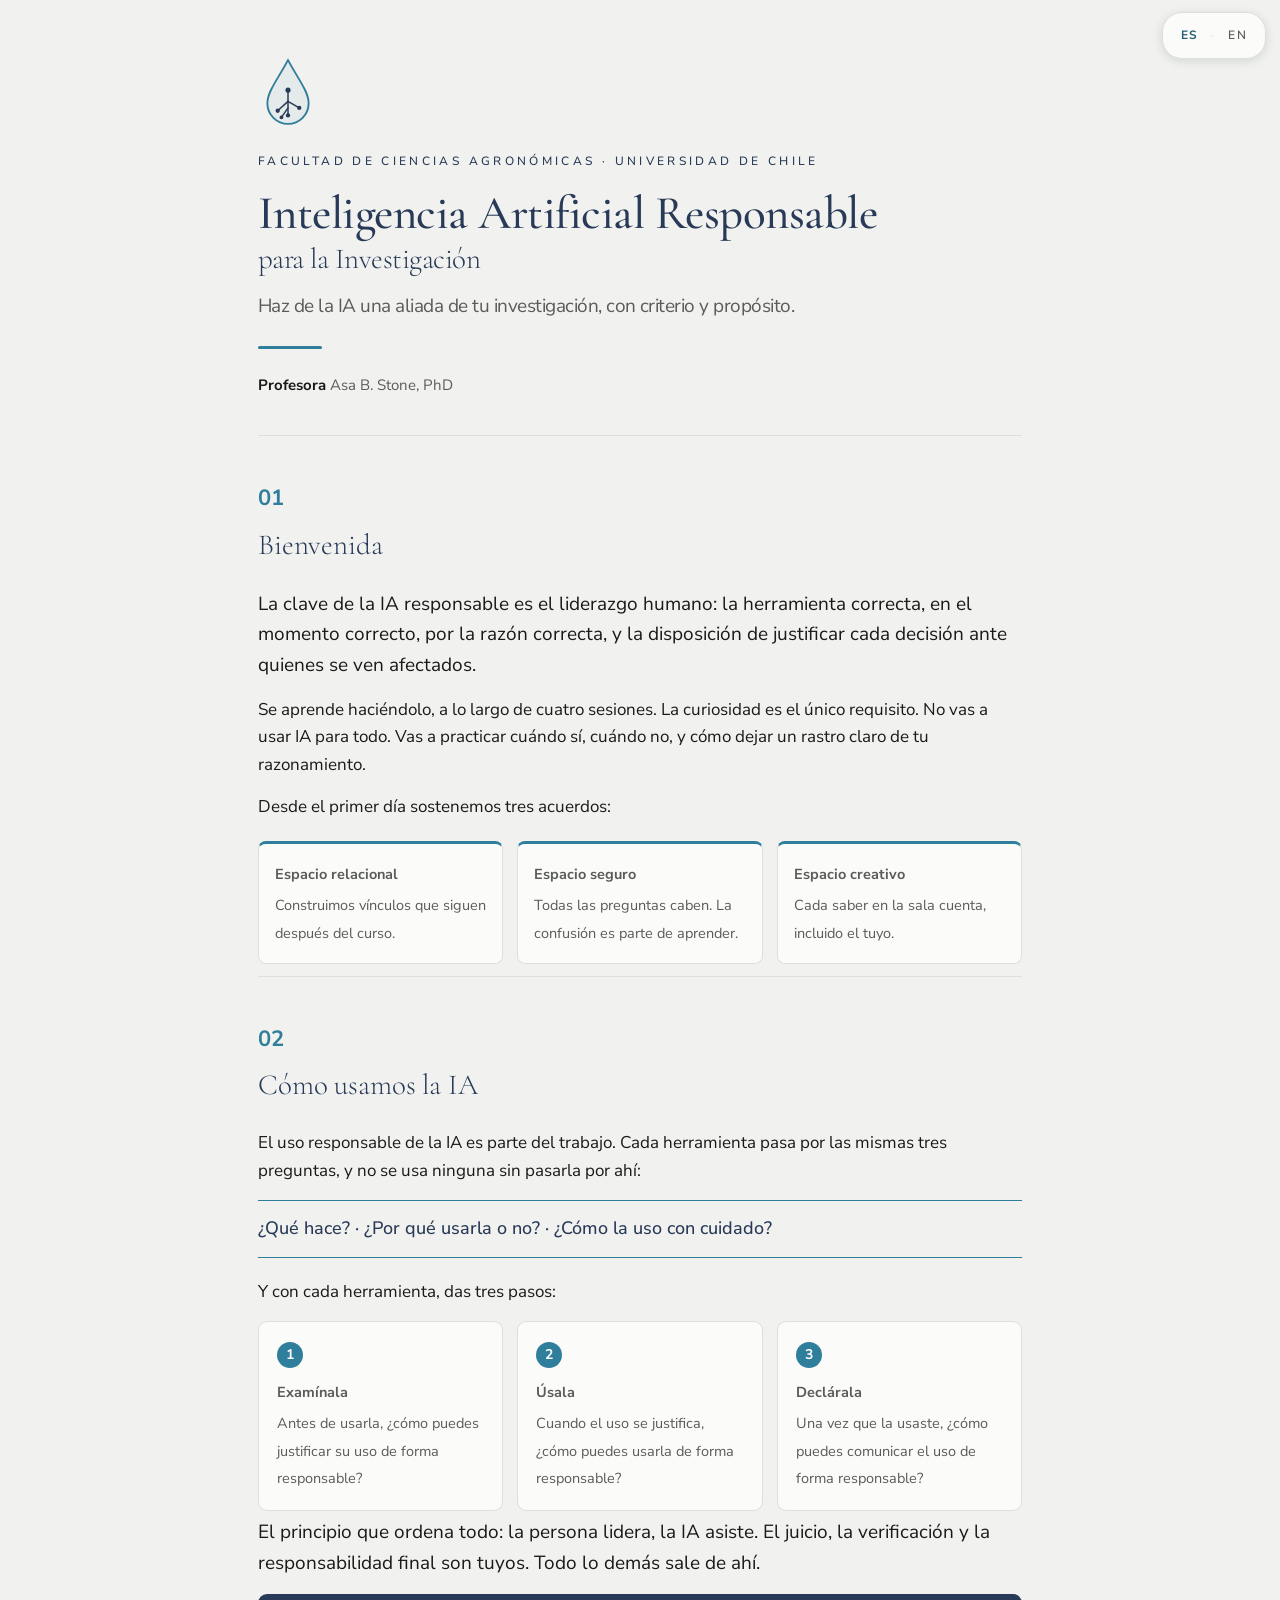
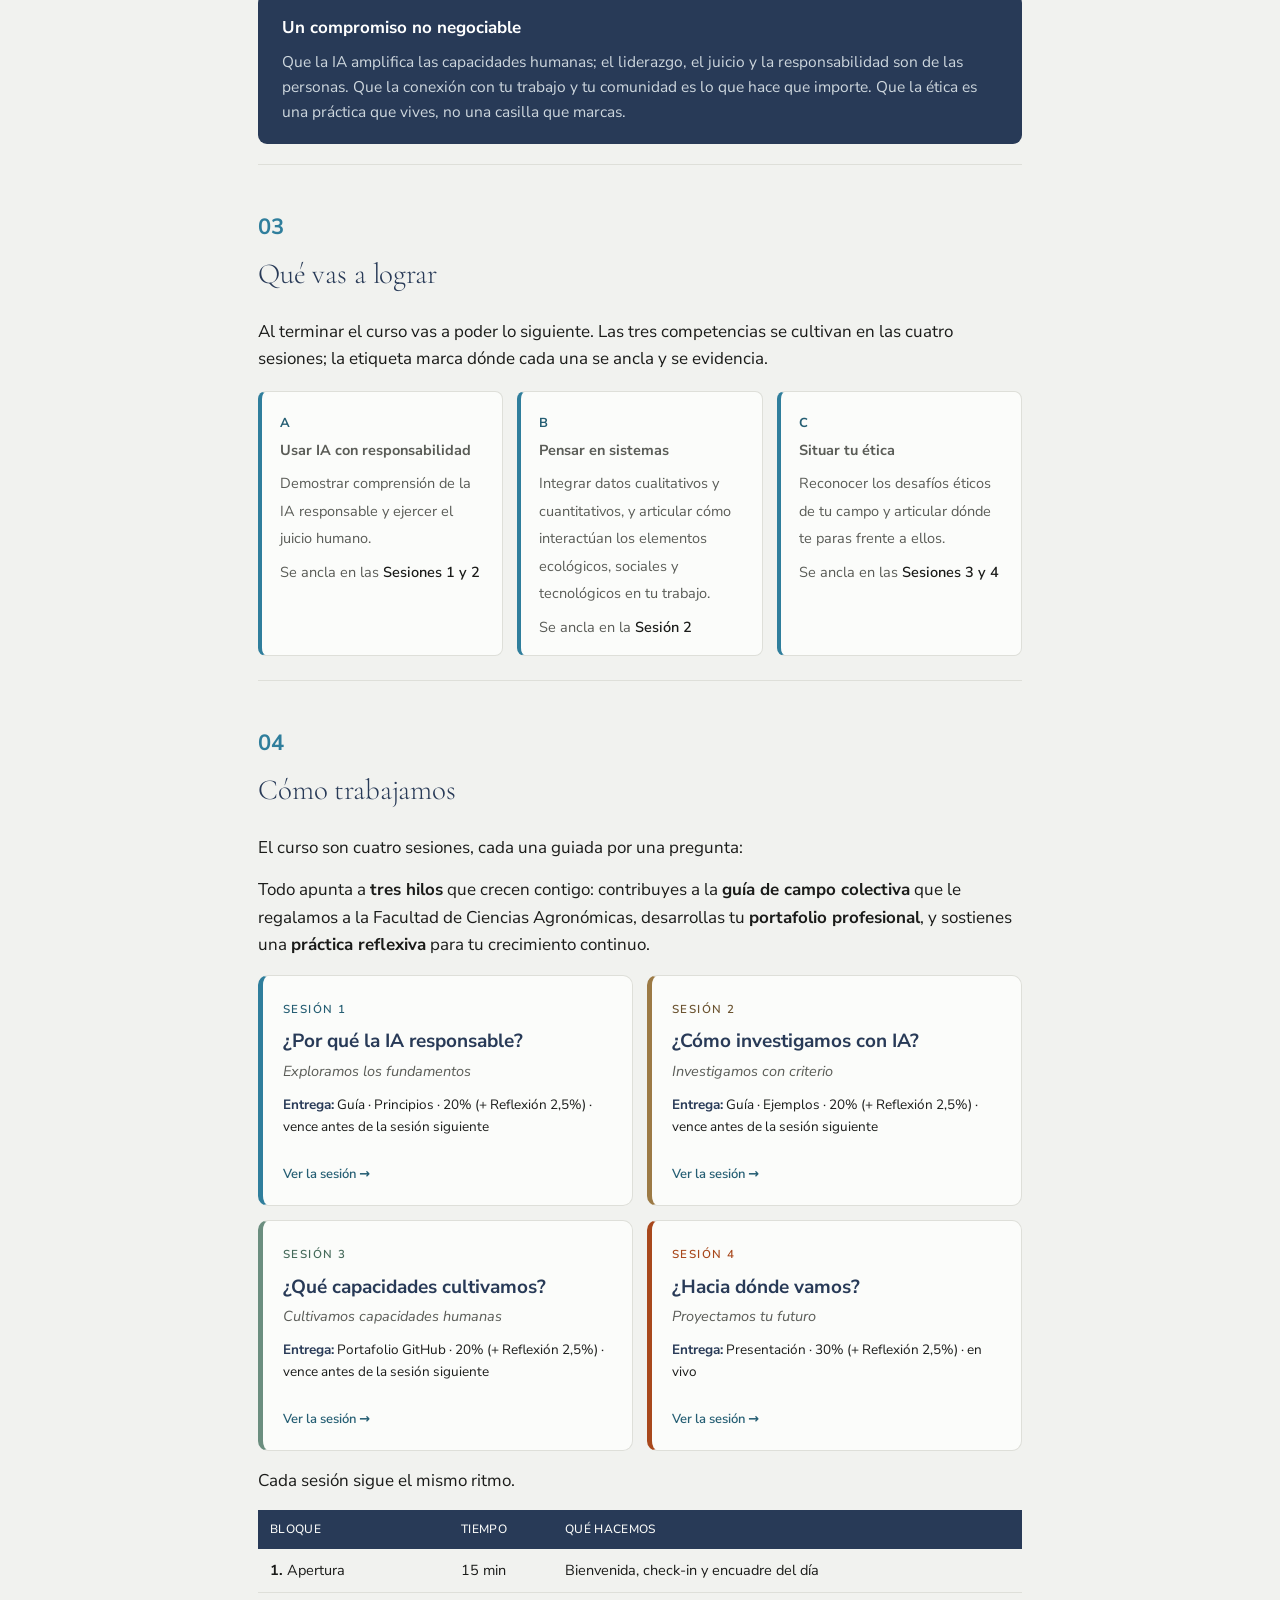
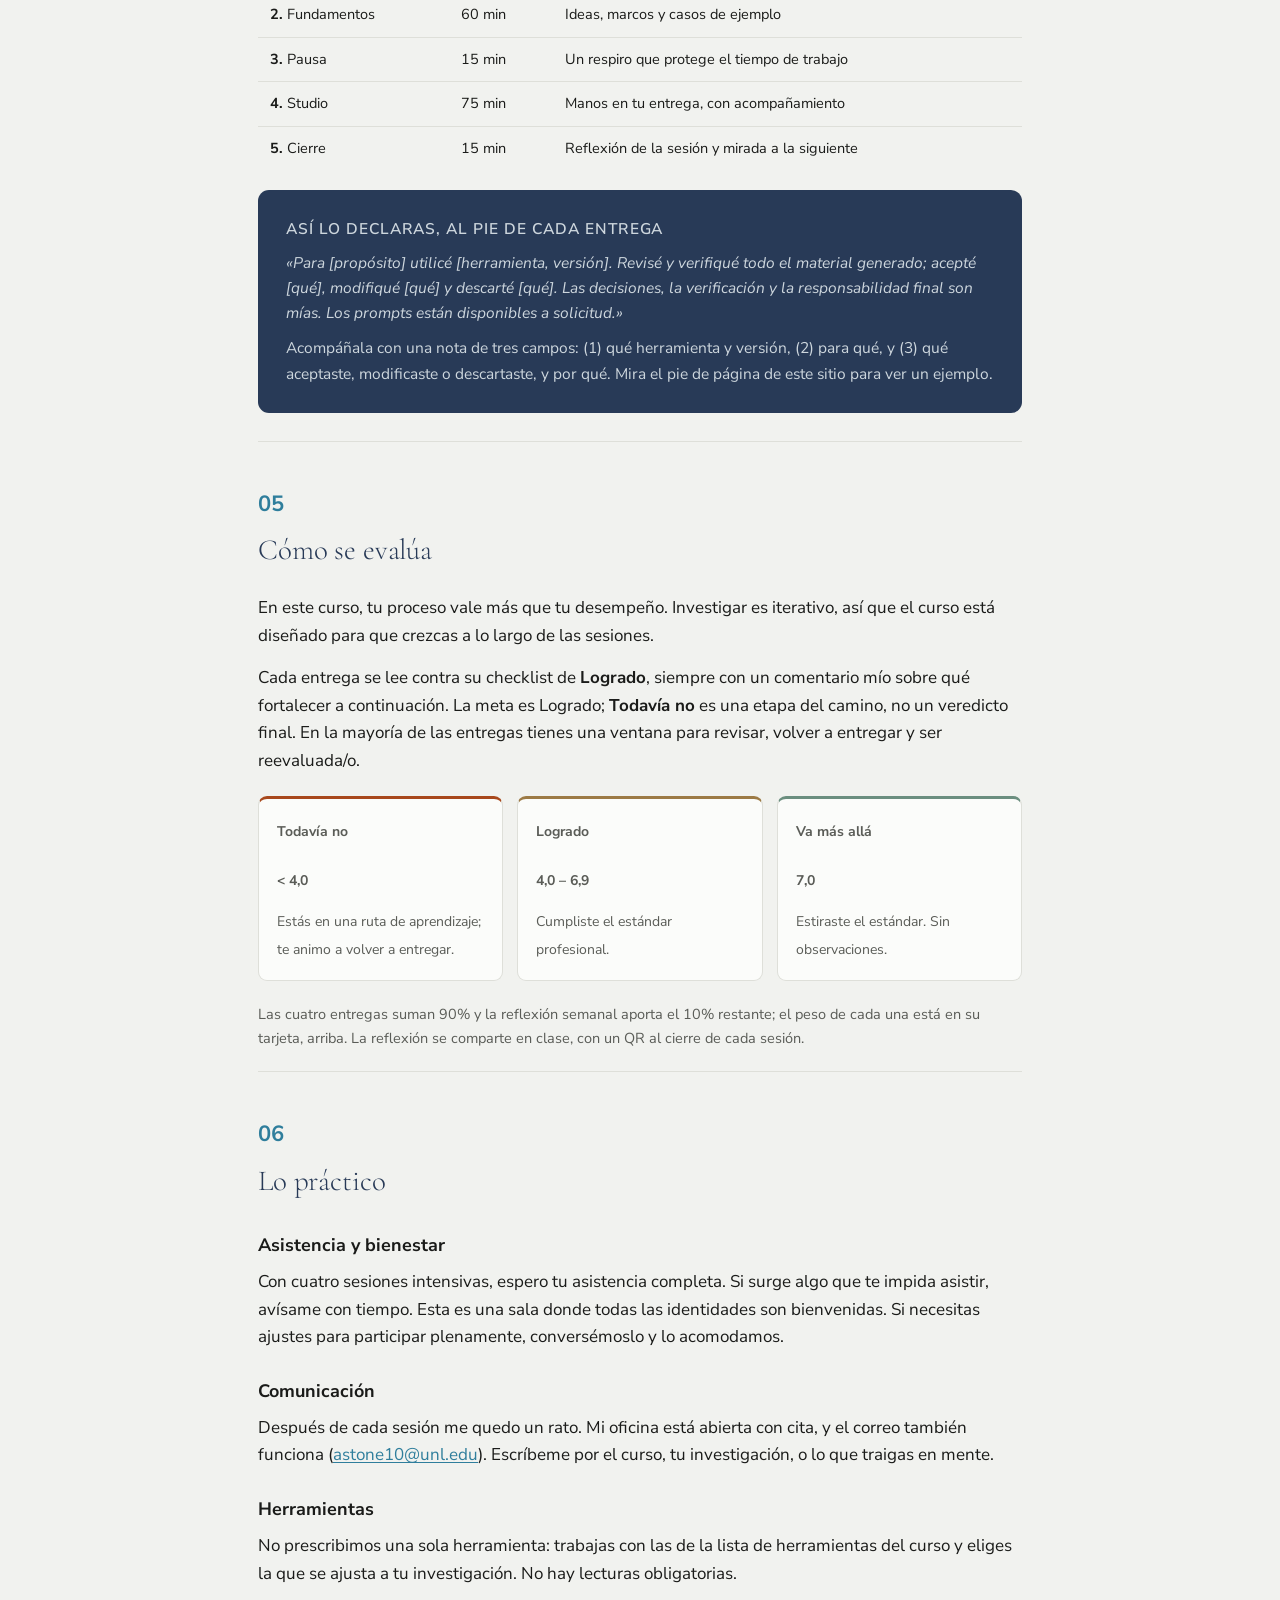
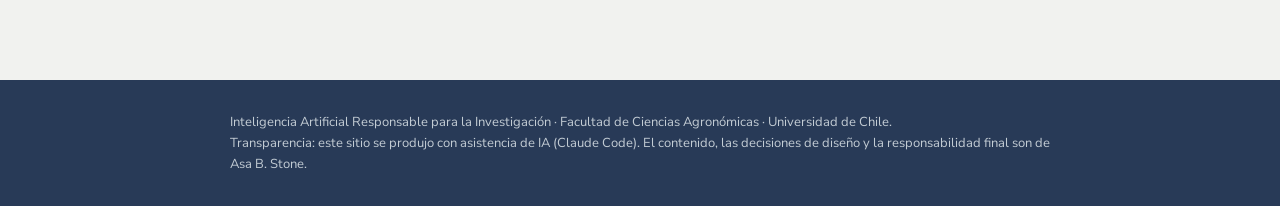
==== index.html @ b39ec369 "Add files via upload" ====
<!DOCTYPE html>
<html lang="es">
<head>
<meta charset="utf-8">
<meta name="viewport" content="width=device-width, initial-scale=1">
<title>Inteligencia Artificial Responsable para la Investigación · UChile</title>
<link rel="preconnect" href="https://fonts.googleapis.com">
<link rel="preconnect" href="https://fonts.gstatic.com" crossorigin>
<link href="https://fonts.googleapis.com/css2?family=Cormorant+Garamond:ital,wght@0,300;0,400;0,500;1,300;1,400&family=Nunito+Sans:ital,opsz,wght@0,6..12,300;0,6..12,400;0,6..12,500;0,6..12,700;1,6..12,400&display=swap" rel="stylesheet">
<link rel="stylesheet" href="styles.css">
<link rel="icon" href="favicon.svg" type="image/svg+xml">
<meta name="theme-color" content="#283A57">
<meta name="description" content="Curso de la Facultad de Ciencias Agronómicas (U. de Chile): haz de la IA una aliada de tu investigación, con criterio y propósito. Cuatro sesiones.">
<meta property="og:title" content="Inteligencia Artificial Responsable para la Investigación">
<meta property="og:description" content="Haz de la IA una aliada de tu investigación, con criterio y propósito. Facultad de Ciencias Agronómicas · U. de Chile.">
<meta property="og:type" content="website">
<meta property="og:locale" content="es_CL">
</head>
<body data-lang="es">
<div class="langbar" role="group" aria-label="Idioma / Language">
  <button data-set="es" class="active" aria-pressed="true">ES</button><span aria-hidden="true">·</span><button data-set="en" aria-pressed="false">EN</button>
</div>

<div class="wrap">

<header class="mast">
  <svg class="mark" width="60" height="80" viewBox="0 0 64 84" fill="none" aria-hidden="true">
    <path d="M32 8 C 44 30, 54 42, 54 54 A 22 22 0 1 1 10 54 C 10 42, 20 30, 32 8 Z" fill="#2F7E9C" fill-opacity=".06" stroke="#2F7E9C" stroke-width="2"/>
    <g stroke="#283A57" stroke-width="1.6" stroke-linecap="round">
      <line x1="32" y1="40" x2="32" y2="67"/>
      <line x1="32" y1="52" x2="21" y2="62"/>
      <line x1="32" y1="52" x2="44" y2="59"/>
      <line x1="32" y1="59" x2="25" y2="69"/>
    </g>
    <g fill="#283A57">
      <circle cx="32" cy="40" r="2.7"/><circle cx="21" cy="62" r="2.3"/><circle cx="44" cy="59" r="2.3"/>
      <circle cx="25" cy="69" r="2"/><circle cx="32" cy="67" r="2.3"/>
    </g>
  </svg>
  <p class="eyebrow"><span class="lang-es">Facultad de Ciencias Agronómicas · Universidad de Chile</span><span class="lang-en">Facultad de Ciencias Agronómicas · University of Chile</span></p>
  <h1><span class="big"><span class="lang-es">Inteligencia Artificial Responsable</span><span class="lang-en">Responsible Artificial Intelligence</span></span><span class="sub"><span class="lang-es">para la Investigación</span><span class="lang-en">for Research</span></span>
    <span class="lede"><span class="lang-es">Haz de la IA una aliada de tu investigación, con criterio y propósito.</span><span class="lang-en">Make AI an ally of your research, with judgment and purpose.</span></span>
  </h1>
  <div class="rule"></div>
  <div class="facts">
    <span><b><span class="lang-es">Profesora</span><span class="lang-en">Instructor</span></b> Asa B. Stone, PhD</span>
  </div>
</header>

<section>
  <span class="snum">01</span>
  <h2><span class="lang-es">Bienvenida</span><span class="lang-en">Welcome</span></h2>
  <p class="lead"><span class="lang-es">La clave de la IA responsable es el liderazgo humano: la herramienta correcta, en el momento correcto, por la razón correcta, y la disposición de justificar cada decisión ante quienes se ven afectados.</span><span class="lang-en">The key to responsible AI is human leadership: the right tool, at the right moment, for the right reason, and the willingness to justify every decision to those it affects.</span></p>
  <p><span class="lang-es">Se aprende haciéndolo, a lo largo de cuatro sesiones. La curiosidad es el único requisito. No vas a usar IA para todo. Vas a practicar cuándo sí, cuándo no, y cómo dejar un rastro claro de tu razonamiento.</span><span class="lang-en">You learn by doing, across four sessions. Curiosity is the only prerequisite. You won't use AI for everything. You'll practice deciding when to, when not to, and how to leave a clear trail of your reasoning.</span></p>
  <p><span class="lang-es">Desde el primer día sostenemos tres acuerdos:</span><span class="lang-en">From day one we hold three agreements:</span></p>
  <div class="pledges">
    <div class="pledge"><b><span class="lang-es">Espacio relacional</span><span class="lang-en">Relational space</span></b><span><span class="lang-es">Construimos vínculos que siguen después del curso.</span><span class="lang-en">We build bonds that outlast the course.</span></span></div>
    <div class="pledge"><b><span class="lang-es">Espacio seguro</span><span class="lang-en">Safe space</span></b><span><span class="lang-es">Todas las preguntas caben. La confusión es parte de aprender.</span><span class="lang-en">Every question belongs. Confusion is part of learning.</span></span></div>
    <div class="pledge"><b><span class="lang-es">Espacio creativo</span><span class="lang-en">Creative space</span></b><span><span class="lang-es">Cada saber en la sala cuenta, incluido el tuyo.</span><span class="lang-en">Every kind of knowledge in the room counts, yours included.</span></span></div>
  </div>
</section>

<section>
  <span class="snum">02</span>
  <h2><span class="lang-es">Cómo usamos la IA</span><span class="lang-en">How we use AI</span></h2>
  <p><span class="lang-es">El uso responsable de la IA es parte del trabajo. Cada herramienta pasa por las mismas tres preguntas, y no se usa ninguna sin pasarla por ahí:</span><span class="lang-en">Responsible AI use is part of the work. Every tool goes through the same three questions, and none gets used without running through them:</span></p>
  <div class="threeq"><span class="lang-es">¿Qué hace? · ¿Por qué usarla o no? · ¿Cómo la uso con cuidado?</span><span class="lang-en">What does it do? · Why or why not use it? · How do I use it with care?</span></div>
  <p><span class="lang-es">Y con cada herramienta, das tres pasos:</span><span class="lang-en">And with each tool, you take three steps:</span></p>
  <div class="flow">
    <div class="step"><span class="n">1</span><b><span class="lang-es">Examínala</span><span class="lang-en">Examine it</span></b><span><span class="lang-es">Antes de usarla, ¿cómo puedes justificar su uso de forma responsable?</span><span class="lang-en">Before using it, how can you justify the use responsibly?</span></span></div>
    <div class="step"><span class="n">2</span><b><span class="lang-es">Úsala</span><span class="lang-en">Use it</span></b><span><span class="lang-es">Cuando el uso se justifica, ¿cómo puedes usarla de forma responsable?</span><span class="lang-en">When the use is justified, how can you use it responsibly?</span></span></div>
    <div class="step"><span class="n">3</span><b><span class="lang-es">Declárala</span><span class="lang-en">Declare it</span></b><span><span class="lang-es">Una vez que la usaste, ¿cómo puedes comunicar el uso de forma responsable?</span><span class="lang-en">Once you used it, how can you communicate the use responsibly?</span></span></div>
  </div>
  <p class="lead"><span class="lang-es">El principio que ordena todo: la persona lidera, la IA asiste. El juicio, la verificación y la responsabilidad final son tuyos. Todo lo demás sale de ahí.</span><span class="lang-en">The principle behind everything: the human leads, AI assists. The judgment, the verification, and the final responsibility are yours. Everything else follows from that.</span></p>
  <div class="durable">
    <b><span class="lang-es">Un compromiso no negociable</span><span class="lang-en">A non-negotiable commitment</span></b>
    <p><span class="lang-es">Que la IA amplifica las capacidades humanas; el liderazgo, el juicio y la responsabilidad son de las personas. Que la conexión con tu trabajo y tu comunidad es lo que hace que importe. Que la ética es una práctica que vives, no una casilla que marcas.</span><span class="lang-en">That AI amplifies human capacities; leadership, judgment, and responsibility belong to people. That connection to your work and your community is what makes it matter. That ethics is a practice you live, not a box you check.</span></p>
  </div>
</section>

<section>
  <span class="snum">03</span>
  <h2><span class="lang-es">Qué vas a lograr</span><span class="lang-en">What you'll achieve</span></h2>
  <p><span class="lang-es">Al terminar el curso vas a poder lo siguiente. Las tres competencias se cultivan en las cuatro sesiones; la etiqueta marca dónde cada una se ancla y se evidencia.</span><span class="lang-en">By the end of the course you'll be able to do the following. All three competencies are cultivated across the four sessions; the tag marks where each one is anchored and evidenced.</span></p>
  <div class="outcomes">
    <div class="oc"><span class="id">A</span><b><span class="lang-es">Usar IA con responsabilidad</span><span class="lang-en">Use AI responsibly</span></b><span><span class="lang-es">Demostrar comprensión de la IA responsable y ejercer el juicio humano.</span><span class="lang-en">Demonstrate understanding of responsible AI and practice human judgment.</span></span><span class="tag"><span class="lang-es">Se ancla en las <em>Sesiones 1 y 2</em></span><span class="lang-en">Anchored in <em>Sessions 1 &amp; 2</em></span></span></div>
    <div class="oc"><span class="id">B</span><b><span class="lang-es">Pensar en sistemas</span><span class="lang-en">Think in systems</span></b><span><span class="lang-es">Integrar datos cualitativos y cuantitativos, y articular cómo interactúan los elementos ecológicos, sociales y tecnológicos en tu trabajo.</span><span class="lang-en">Integrate qualitative and quantitative data, and articulate how the ecological, social, and technological elements interact in your work.</span></span><span class="tag"><span class="lang-es">Se ancla en la <em>Sesión 2</em></span><span class="lang-en">Anchored in <em>Session 2</em></span></span></div>
    <div class="oc"><span class="id">C</span><b><span class="lang-es">Situar tu ética</span><span class="lang-en">Situate your ethics</span></b><span><span class="lang-es">Reconocer los desafíos éticos de tu campo y articular dónde te paras frente a ellos.</span><span class="lang-en">Recognize your field's ethical challenges and articulate where you stand on them.</span></span><span class="tag"><span class="lang-es">Se ancla en las <em>Sesiones 3 y 4</em></span><span class="lang-en">Anchored in <em>Sessions 3 &amp; 4</em></span></span></div>
  </div>
</section>

<section>
  <span class="snum">04</span>
  <h2><span class="lang-es">Cómo trabajamos</span><span class="lang-en">How we work</span></h2>
  <p><span class="lang-es">El curso son cuatro sesiones, cada una guiada por una pregunta:</span><span class="lang-en">The course is four sessions, each guided by a question:</span></p>
  <p><span class="lang-es">Todo apunta a <strong>tres hilos</strong> que crecen contigo: contribuyes a la <strong>guía de campo colectiva</strong> que le regalamos a la Facultad de Ciencias Agronómicas, desarrollas tu <strong>portafolio profesional</strong>, y sostienes una <strong>práctica reflexiva</strong> para tu crecimiento continuo.</span><span class="lang-en">Everything builds on <strong>three threads</strong> that grow with you: you contribute to the <strong>collective field guide</strong> we gift to the Facultad de Ciencias Agronómicas, you develop your <strong>professional portfolio</strong>, and you sustain a <strong>reflective practice</strong> for your continuous growth.</span></p>
  <div class="weekgrid">
    <a class="card c1" href="sesion-1.html"><span class="wk"><span class="lang-es">Sesión 1</span><span class="lang-en">Session 1</span></span><h3><span class="lang-es">¿Por qué la IA responsable?</span><span class="lang-en">Why responsible AI?</span></h3><p class="q"><span class="lang-es">Exploramos los fundamentos</span><span class="lang-en">We explore the foundations</span></p><p class="drop"><b><span class="lang-es">Entrega:</span><span class="lang-en">Deliverable:</span></b> <span class="lang-es">Guía · Principios · 20% (+ Reflexión 2,5%) · vence antes de la sesión siguiente</span><span class="lang-en">Guide · Principles · 20% (+ Reflection 2.5%) · due before the next session</span></p><span class="more"><span class="lang-es">Ver la sesión →</span><span class="lang-en">See the session →</span></span></a>
    <a class="card c2" href="sesion-2.html"><span class="wk"><span class="lang-es">Sesión 2</span><span class="lang-en">Session 2</span></span><h3><span class="lang-es">¿Cómo investigamos con IA?</span><span class="lang-en">How do we research with AI?</span></h3><p class="q"><span class="lang-es">Investigamos con criterio</span><span class="lang-en">We research with judgment</span></p><p class="drop"><b><span class="lang-es">Entrega:</span><span class="lang-en">Deliverable:</span></b> <span class="lang-es">Guía · Ejemplos · 20% (+ Reflexión 2,5%) · vence antes de la sesión siguiente</span><span class="lang-en">Guide · Examples · 20% (+ Reflection 2.5%) · due before the next session</span></p><span class="more"><span class="lang-es">Ver la sesión →</span><span class="lang-en">See the session →</span></span></a>
    <a class="card c3" href="sesion-3.html"><span class="wk"><span class="lang-es">Sesión 3</span><span class="lang-en">Session 3</span></span><h3><span class="lang-es">¿Qué capacidades cultivamos?</span><span class="lang-en">Which capacities do we cultivate?</span></h3><p class="q"><span class="lang-es">Cultivamos capacidades humanas</span><span class="lang-en">We cultivate human capacities</span></p><p class="drop"><b><span class="lang-es">Entrega:</span><span class="lang-en">Deliverable:</span></b> <span class="lang-es">Portafolio GitHub · 20% (+ Reflexión 2,5%) · vence antes de la sesión siguiente</span><span class="lang-en">GitHub portfolio · 20% (+ Reflection 2.5%) · due before the next session</span></p><span class="more"><span class="lang-es">Ver la sesión →</span><span class="lang-en">See the session →</span></span></a>
    <a class="card c4" href="sesion-4.html"><span class="wk"><span class="lang-es">Sesión 4</span><span class="lang-en">Session 4</span></span><h3><span class="lang-es">¿Hacia dónde vamos?</span><span class="lang-en">Where are we headed?</span></h3><p class="q"><span class="lang-es">Proyectamos tu futuro</span><span class="lang-en">We look to your future</span></p><p class="drop"><b><span class="lang-es">Entrega:</span><span class="lang-en">Deliverable:</span></b> <span class="lang-es">Presentación · 30% (+ Reflexión 2,5%) · en vivo</span><span class="lang-en">Presentation · 30% (+ Reflection 2.5%) · live</span></p><span class="more"><span class="lang-es">Ver la sesión →</span><span class="lang-en">See the session →</span></span></a>
  </div>
  <p><span class="lang-es">Cada sesión sigue el mismo ritmo.</span><span class="lang-en">Every session follows the same rhythm.</span></p>
  <table>
    <tr><th><span class="lang-es">Bloque</span><span class="lang-en">Block</span></th><th><span class="lang-es">Tiempo</span><span class="lang-en">Time</span></th><th><span class="lang-es">Qué hacemos</span><span class="lang-en">What we do</span></th></tr>
    <tr><td><span class="wkn">1.</span> <span class="lang-es">Apertura</span><span class="lang-en">Opening</span></td><td>15 min</td><td><span class="lang-es">Bienvenida, check-in y encuadre del día</span><span class="lang-en">Welcome, check-in, and framing the day</span></td></tr>
    <tr><td><span class="wkn">2.</span> <span class="lang-es">Fundamentos</span><span class="lang-en">Fundamentals</span></td><td>60 min</td><td><span class="lang-es">Ideas, marcos y casos de ejemplo</span><span class="lang-en">Ideas, frameworks, and example cases</span></td></tr>
    <tr><td><span class="wkn">3.</span> <span class="lang-es">Pausa</span><span class="lang-en">Break</span></td><td>15 min</td><td><span class="lang-es">Un respiro que protege el tiempo de trabajo</span><span class="lang-en">A breather that protects work time</span></td></tr>
    <tr><td><span class="wkn">4.</span> Studio</td><td>75 min</td><td><span class="lang-es">Manos en tu entrega, con acompañamiento</span><span class="lang-en">Hands on your deliverable, with support</span></td></tr>
    <tr><td><span class="wkn">5.</span> <span class="lang-es">Cierre</span><span class="lang-en">Close</span></td><td>15 min</td><td><span class="lang-es">Reflexión de la sesión y mirada a la siguiente</span><span class="lang-en">Session reflection and a look at the next</span></td></tr>
  </table>
  <div class="principle" id="declaracion">
    <p class="plabel"><span class="lang-es">Así lo declaras, al pie de cada entrega</span><span class="lang-en">How you declare it, at the foot of every deliverable</span></p>
    <p class="pq"><span class="lang-es">«Para [propósito] utilicé [herramienta, versión]. Revisé y verifiqué todo el material generado; acepté [qué], modifiqué [qué] y descarté [qué]. Las decisiones, la verificación y la responsabilidad final son mías. Los prompts están disponibles a solicitud.»</span><span class="lang-en">"For [purpose] I used [tool, version]. I reviewed and verified all generated material; I accepted [what], modified [what], and discarded [what]. The decisions, the verification, and the final responsibility are mine. Prompts are available on request."</span></p>
    <p class="pf"><span class="lang-es">Acompáñala con una nota de tres campos: (1) qué herramienta y versión, (2) para qué, y (3) qué aceptaste, modificaste o descartaste, y por qué. Mira el pie de página de este sitio para ver un ejemplo.</span><span class="lang-en">Accompany it with a three-field note: (1) which tool and version, (2) what for, and (3) what you accepted, modified, or discarded, and why. See the footer of this site for an example.</span></p>
  </div>
</section>

<section>
  <span class="snum">05</span>
  <h2><span class="lang-es">Cómo se evalúa</span><span class="lang-en">How you're assessed</span></h2>
  <p><span class="lang-es">En este curso, tu proceso vale más que tu desempeño. Investigar es iterativo, así que el curso está diseñado para que crezcas a lo largo de las sesiones.</span><span class="lang-en">In this class, your process is valued more than your performance. Research is iterative, so this class is designed so you grow across sessions.</span></p>
  <p><span class="lang-es">Cada entrega se lee contra su checklist de <strong>Logrado</strong>, siempre con un comentario mío sobre qué fortalecer a continuación. La meta es Logrado; <strong>Todavía no</strong> es una etapa del camino, no un veredicto final. En la mayoría de las entregas tienes una ventana para revisar, volver a entregar y ser reevaluada/o.</span><span class="lang-en">Each deliverable is read against its <strong>Achieved</strong> checklist, always with a comment from me on what to strengthen next. The goal is Achieved; <strong>Not yet</strong> is a stage on the path, not a final verdict. For most deliverables, you have a window to revise, resubmit, and be reevaluated.</span></p>
  <div class="band">
    <div class="bcell lv-no"><b><span class="lang-es">Todavía no</span><span class="lang-en">Not yet</span></b><span class="g"><span class="lang-es">&lt; 4,0</span><span class="lang-en">&lt; 4.0</span></span><span><span class="lang-es">Estás en una ruta de aprendizaje; te animo a volver a entregar.</span><span class="lang-en">You're on a learning path and encouraged to resubmit.</span></span></div>
    <div class="bcell lv-si"><b><span class="lang-es">Logrado</span><span class="lang-en">Achieved</span></b><span class="g"><span class="lang-es">4,0 – 6,9</span><span class="lang-en">4.0 – 6.9</span></span><span><span class="lang-es">Cumpliste el estándar profesional.</span><span class="lang-en">You met the professional standard.</span></span></div>
    <div class="bcell lv-mas"><b><span class="lang-es">Va más allá</span><span class="lang-en">Goes beyond</span></b><span class="g"><span class="lang-es">7,0</span><span class="lang-en">7.0</span></span><span><span class="lang-es">Estiraste el estándar. Sin observaciones.</span><span class="lang-en">You stretched the standard. No notes.</span></span></div>
  </div>
  <p style="font-size:14.5px;color:var(--hai);"><span class="lang-es">Las cuatro entregas suman 90% y la reflexión semanal aporta el 10% restante; el peso de cada una está en su tarjeta, arriba. La reflexión se comparte en clase, con un QR al cierre de cada sesión.</span><span class="lang-en">The four deliverables add up to 90% and the weekly reflection contributes the remaining 10%; each one's weight is on its card, above. The reflection is shared in class, via a QR code at the close of each session.</span></p>
</section>

<section>
  <span class="snum">06</span>
  <h2><span class="lang-es">Lo práctico</span><span class="lang-en">The practical side</span></h2>
  <h3><span class="lang-es">Asistencia y bienestar</span><span class="lang-en">Attendance and wellbeing</span></h3>
  <p><span class="lang-es">Con cuatro sesiones intensivas, espero tu asistencia completa. Si surge algo que te impida asistir, avísame con tiempo. Esta es una sala donde todas las identidades son bienvenidas. Si necesitas ajustes para participar plenamente, conversémoslo y lo acomodamos.</span><span class="lang-en">With four intensive sessions, I hope for your full attendance. If something prevents you from attending, let me know in advance. This is a room where all identities are welcome. If you need accommodations to participate fully, let's talk and we'll work it out.</span></p>
  <h3><span class="lang-es">Comunicación</span><span class="lang-en">Communication</span></h3>
  <p><span class="lang-es">Después de cada sesión me quedo un rato. Mi oficina está abierta con cita, y el correo también funciona (<a href="mailto:astone10@unl.edu">astone10@unl.edu</a>). Escríbeme por el curso, tu investigación, o lo que traigas en mente.</span><span class="lang-en">After every session I stay around. My office is open by appointment, and email works too (<a href="mailto:astone10@unl.edu">astone10@unl.edu</a>). Reach out about the course, your research, or whatever's on your mind.</span></p>
  <h3><span class="lang-es">Herramientas</span><span class="lang-en">Tools</span></h3>
  <p><span class="lang-es">No prescribimos una sola herramienta: trabajas con las de la lista de herramientas del curso y eliges la que se ajusta a tu investigación. No hay lecturas obligatorias.</span><span class="lang-en">We don't prescribe a single tool: you work with those on the course's tool list and choose the one that fits your research. No required readings.</span></p>
</section>

</div>

<footer><div class="footin">
  <span class="lang-es">Inteligencia Artificial Responsable para la Investigación · Facultad de Ciencias Agronómicas · Universidad de Chile.<br>
  Transparencia: este sitio se produjo con asistencia de IA (Claude Code). El contenido, las decisiones de diseño y la responsabilidad final son de Asa B. Stone.</span>
  <span class="lang-en">Responsible Artificial Intelligence for Research · Facultad de Ciencias Agronómicas · University of Chile.<br>
  Transparency: this site was produced with AI assistance (Claude Code). The content, the design decisions, and the final responsibility are Asa B. Stone's.</span>
</div></footer>

<script src="app.js" defer></script>
</body>
</html>
---- styles.css ----
/* IA Responsable para la Investigación: hoja de estilos del sitio del curso
   Marca: Los Elementales · acento agua · fondo kami · anclaje void · texto sumi */
:root{
  --kami:#F1F2EF; --kumo:#FBFCFA; --suna:#DEDFD9; --sumi:#1A1B19; --hai:#5A5C57;
  --earth:#9C7A45; --earth-ink:#6B5330; --water:#2F7E9C; --water-ink:#255E73; --fire:#DB5A2A; --fire-ink:#A8481C; --wind:#6B8E7F; --wind-ink:#456A5A; --void:#283A57;
}
*{box-sizing:border-box;}
html{scroll-behavior:smooth;}
@media(prefers-reduced-motion:reduce){html{scroll-behavior:auto;}}

/* bilingual utility: language is set on <body data-lang="es|en"> */
body[data-lang="en"] .lang-es{display:none !important;}
body[data-lang="es"] .lang-en{display:none !important;}

/* language toggle: a fixed pill, legible over the dark banner and the light body */
.langbar{position:fixed; top:12px; right:14px; z-index:60; display:flex; align-items:center; gap:.15rem;
  background:var(--kumo); color:var(--void); border:1px solid var(--suna); border-radius:20px;
  padding:2px 8px; font-size:12px; font-weight:600; text-transform:uppercase; letter-spacing:.12em;
  box-shadow:0 2px 10px rgba(40,58,87,.15);}
.langbar button{background:none; border:none; cursor:pointer; font:inherit; letter-spacing:inherit;
  color:var(--hai); padding:11px 10px; border-radius:12px; transition:color .15s ease;}
.langbar button:hover{color:var(--void);}
.langbar button.active{color:var(--water-ink); font-weight:700;}
.langbar span{color:var(--suna);}
.langbar button:focus-visible{outline:2px solid var(--water); outline-offset:2px;}
body{margin:0; background:var(--kami); color:var(--sumi);
  font-family:'Nunito Sans',system-ui,sans-serif; font-weight:400; line-height:1.62;
  font-size:17px; -webkit-font-smoothing:antialiased;}
.wrap{max-width:820px; margin:0 auto; padding:0 28px 72px;}
.banner{background:var(--void); color:var(--kumo); font-size:13px; text-align:center; padding:9px 16px;}
.banner b{font-weight:700;}
a{color:var(--water); text-decoration:underline; text-underline-offset:2px;}
a:focus-visible{outline:2px solid var(--water); outline-offset:2px;}
strong{font-weight:700;}

/* ---------- masthead + hero mark ---------- */
header.mast{padding:52px 0 38px; text-align:left;}
.mark{display:block; margin:0 0 20px;}
.eyebrow{font-weight:500; text-transform:uppercase; letter-spacing:.28em; font-size:12px; color:var(--void); margin:0 0 18px;}
h1{margin:0 0 6px; letter-spacing:-.015em; color:var(--void);}
h1 .big{display:block; font-weight:700; font-size:47px; line-height:1.03; color:var(--void);}
h1 .sub{display:block; font-weight:300; font-size:29px; line-height:1.1; color:var(--void); margin-top:5px;}
h1 .lede{display:block; font-size:19px; font-weight:400; color:var(--hai); margin-top:18px; line-height:1.42; max-width:34em;}
.rule{height:3px; width:64px; background:var(--water); border-radius:3px; margin:26px 0 24px;}
.facts{display:flex; flex-wrap:wrap; justify-content:flex-start; gap:7px 24px; font-size:15px; color:var(--hai);}
.facts b{color:var(--sumi); font-weight:700;}

/* ---------- sections ---------- */
section{padding:50px 0 6px; border-top:1px solid var(--suna);}
.snum{color:var(--water); font-size:22px; font-weight:700; line-height:1;}
h2{font-weight:300; font-size:29px; letter-spacing:-.005em; color:var(--void); margin:8px 0 20px;}
h3{font-weight:700; font-size:18px; margin:26px 0 8px; color:var(--sumi);}
/* marca maestra: display serif, aligned with Media portfolio + FIT */
h1 .big, h1 .sub, h2, .principle b{font-family:'Cormorant Garamond',Georgia,serif;}
h1 .big{font-weight:500;}
p{margin:0 0 15px;} .lead{font-size:19px; color:var(--sumi);}
ul{margin:0 0 16px; padding-left:0; list-style:none;}
ul li{position:relative; padding-left:22px; margin-bottom:9px;}
ul li::before{content:""; position:absolute; left:2px; top:.72em; width:6px; height:6px; background:var(--water); border-radius:50%;}
/* checklist: "Logrado se ve así" */
ul.check{margin:6px 0 16px;}
ul.check li{padding-left:27px;}
ul.check li::before{content:"\2610"; left:0; top:0; width:auto; height:auto; background:none; border-radius:0; color:var(--water); font-size:17px; line-height:1.55;}

/* pledges */
.pledges{display:grid; grid-template-columns:repeat(3,1fr); gap:14px; margin:20px 0 6px;}
.pledge{background:var(--kumo); border:1px solid var(--suna); border-top:3px solid var(--water); border-radius:8px; padding:16px;}
.pledge b{display:block; color:var(--void); margin-bottom:4px;}
.pledge span{font-size:14.5px; color:var(--hai);}

/* 02 · core principle + flow steps */
.principle{background:var(--void); color:var(--kumo); border-radius:11px; padding:26px 28px; margin:6px 0 22px;}
.principle .k{font-weight:500; text-transform:uppercase; letter-spacing:.24em; font-size:12px; color:#9fd0e0; margin:0 0 8px;}
.principle b{display:block; color:#fff; font-weight:300; font-size:28px; line-height:1.2; margin-bottom:8px;}
.principle span{color:#cdd6dd; font-size:15.5px;}
.principle .pdiv{border:none; border-top:1px solid rgba(255,255,255,.14); margin:20px 0 16px;}
.principle .plabel{color:#9fd0e0; font-size:12px; font-weight:600; text-transform:uppercase; letter-spacing:.08em; margin:0 0 8px;}
.principle .pq{font-style:italic; color:#dfe6ea; font-size:15px; margin:0 0 10px;}
.principle .pf{color:#c3ccd4; font-size:14px; margin:0;}
.principle a{color:#9fd0e0;}
.flow{display:grid; grid-template-columns:repeat(3,1fr); gap:14px; margin:8px 0 6px;}
.step{background:var(--kumo); border:1px solid var(--suna); border-radius:9px; padding:18px; position:relative;}
.step .n{display:inline-flex; align-items:center; justify-content:center; width:26px; height:26px; border-radius:50%;
  background:var(--water); color:#fff; font-weight:700; font-size:14px; margin-bottom:10px;}
.step b{display:block; color:var(--void); margin-bottom:4px;}
.step span{font-size:14.5px; color:var(--hai);}

/* 03 · outcomes */
.outcomes{display:grid; grid-template-columns:1fr 1fr 1fr; gap:14px; margin:18px 0;}
.oc{background:var(--kumo); border:1px solid var(--suna); border-left:4px solid var(--water); border-radius:8px; padding:16px 18px;}
.oc .id{font-weight:700; color:var(--water-ink); font-size:13px; letter-spacing:.06em;}
.oc b{display:block; color:var(--void); font-size:16.5px; margin:2px 0 5px;}
.oc span{font-size:14.5px; color:var(--hai);}
.oc .tag{display:block; margin-top:9px; font-size:12.5px; color:var(--hai);}
.oc .tag em{color:var(--sumi); font-style:normal; font-weight:600;}
.durable{background:var(--void); color:var(--kumo); border-radius:9px; padding:20px 24px; margin:14px 0;}
.durable b{color:#fff; display:block; margin-bottom:8px;} .durable p{margin:0; color:#cdd6dd; font-size:15.5px;}

/* tables */
table{width:100%; border-collapse:collapse; margin:14px 0 20px; font-size:14.5px;}
th{background:var(--void); color:var(--kumo); font-weight:500; text-align:left; padding:10px 12px; font-size:12px; letter-spacing:.03em; text-transform:uppercase;}
td{padding:10px 12px; border-bottom:1px solid var(--suna); vertical-align:top;}
tr:last-child td{border-bottom:none;}
.wkn{font-weight:700;}

/* week cards (landing): whole card is a link */
.weekgrid{display:grid; grid-template-columns:1fr 1fr; gap:14px; margin:16px 0;}
a.card{display:block; text-decoration:none; color:inherit; background:var(--kumo); border:1px solid var(--suna);
  border-left:5px solid var(--el); border-radius:10px; padding:18px 20px; transition:transform .12s ease, box-shadow .12s ease;}
a.card:hover{transform:translateY(-2px); box-shadow:0 6px 18px rgba(40,58,87,.10);}
a.card .wk{font-weight:600; text-transform:uppercase; letter-spacing:.13em; font-size:11.5px; color:var(--el-ink);}
a.card h3{margin:5px 0 3px; color:var(--void); font-size:19px;}
a.card .q{color:var(--hai); font-style:italic; margin:0 0 10px; font-size:14.5px;}
a.card .drop{font-size:13.5px; color:var(--sumi);}
a.card .drop b{color:var(--void);}
a.card .more{display:inline-block; margin-top:12px; font-size:13px; font-weight:600; color:var(--water-ink);}
.c1{--el:var(--water); --el-ink:var(--water-ink);} .c2{--el:var(--earth); --el-ink:var(--earth-ink);} .c3{--el:var(--wind); --el-ink:var(--wind-ink);} .c4{--el:var(--fire-ink); --el-ink:var(--fire-ink);}

/* deliverable block (week pages) */
.deliv{background:var(--kumo); border:1px solid var(--suna); border-radius:9px; padding:18px 22px 16px; margin:14px 0;}
.deliv .top{display:flex; justify-content:space-between; align-items:baseline; gap:14px; flex-wrap:wrap;}
.deliv h3{margin:0; color:var(--void); font-size:19px;}
.pct{font-weight:700; font-size:22px; color:var(--water);}
.deliv p{margin:10px 0 0; font-size:15.5px;}
.dims{font-size:14px; color:var(--hai); margin:10px 0 0;} .dims b{color:var(--sumi);}
.meta{display:flex; flex-wrap:wrap; gap:4px 18px; font-size:13.5px; color:var(--hai); margin:12px 0 0; padding-top:11px; border-top:1px dashed var(--suna);} .meta b{color:var(--sumi);}
.alinks{display:flex; gap:9px; flex-wrap:wrap; margin-top:13px;}
.alinks a{font-size:13px; font-weight:600; text-decoration:none; color:var(--water-ink); border:1px solid var(--water); border-radius:20px; padding:6px 15px;}
.alinks a.primary{background:var(--water); color:#fff; border-color:var(--water);}

/* 06 · eval bands: traffic light: fuego-ink > tierra > viento */
.band{display:grid; grid-template-columns:repeat(3,1fr); gap:14px; margin:22px 0;}
.bcell{border:1px solid var(--suna); border-radius:9px; padding:20px 18px 18px; background:var(--kumo); border-top:3px solid var(--lv);}
.bcell b{display:block; color:var(--void); font-size:16px;}
.bcell .g{display:block; font-weight:700; font-size:24px; margin:14px 0 12px; color:var(--lv);}
.bcell span{font-size:14px; color:var(--hai); line-height:1.5;}
.lv-no{--lv:var(--fire-ink);} .lv-si{--lv:var(--earth);} .lv-mas{--lv:var(--wind);}

.note{background:var(--kumo); border:1px solid var(--suna); border-left:4px solid var(--water); border-radius:8px; padding:16px 20px; margin:18px 0; font-size:15.5px;} .note b{color:var(--void);}
.toolnote{border:1px solid var(--suna); border-radius:8px; padding:16px 20px; margin:24px 0; font-size:15px; color:var(--hai);} .toolnote b{color:var(--void); font-weight:700;}
.decl{background:var(--void); color:var(--kumo); border-radius:9px; padding:22px 24px; margin:16px 0;}
.decl b{color:#fff;} .decl .q{font-style:italic; color:#dfe6ea; margin:8px 0 12px;} .decl .f{font-size:14.5px; color:#cdd6dd;} .decl .f b{color:#fff;} .decl a{color:#9fd0e0;}

/* week resources (week pages) */
.reslist li a{font-weight:500;}
.why{background:var(--kumo); border:1px solid var(--suna); border-radius:9px; padding:22px 26px; margin:18px 0;} .why b{color:var(--void);} .why ul li{font-size:15px;}

/* subpage nav */
.subnav{padding:22px 0 0; font-size:14px;}
.subnav a{font-weight:600; text-decoration:none;}
.wtitle{padding:22px 0 34px; border-bottom:1px solid var(--suna);}
.wtitle .wk{font-weight:600; text-transform:uppercase; letter-spacing:.16em; font-size:12px; color:var(--el-ink);}
.wtitle h1{font-size:38px; margin:8px 0 4px;}
.wtitle .q{color:var(--hai); font-style:italic; font-size:18px; margin:0;}
.pager{display:flex; justify-content:space-between; gap:14px; margin-top:40px; padding-top:22px; border-top:1px solid var(--suna); font-size:14px;}
.pager a{font-weight:600; text-decoration:none;} .pager .home{color:var(--hai);}

footer{background:var(--void); color:#c3ccd4; font-size:13px; line-height:1.6; padding:32px 28px;}
footer .footin{max-width:820px; margin:0 auto;}
.threeq{font-size:18px; color:var(--void); font-weight:500; line-height:1.55; border-top:1px solid var(--water); border-bottom:1px solid var(--water); padding:14px 0; margin:16px 0 20px;}
@media(max-width:640px){
  h1{font-size:36px;} .wtitle h1{font-size:30px;}
  .pledges,.band,.outcomes,.weekgrid,.flow{grid-template-columns:1fr;}
}
/* tablet: give the 3 outcome cards room (item B is long) before they stack */
@media(min-width:641px) and (max-width:768px){
  .outcomes{grid-template-columns:1fr 1fr;}
}
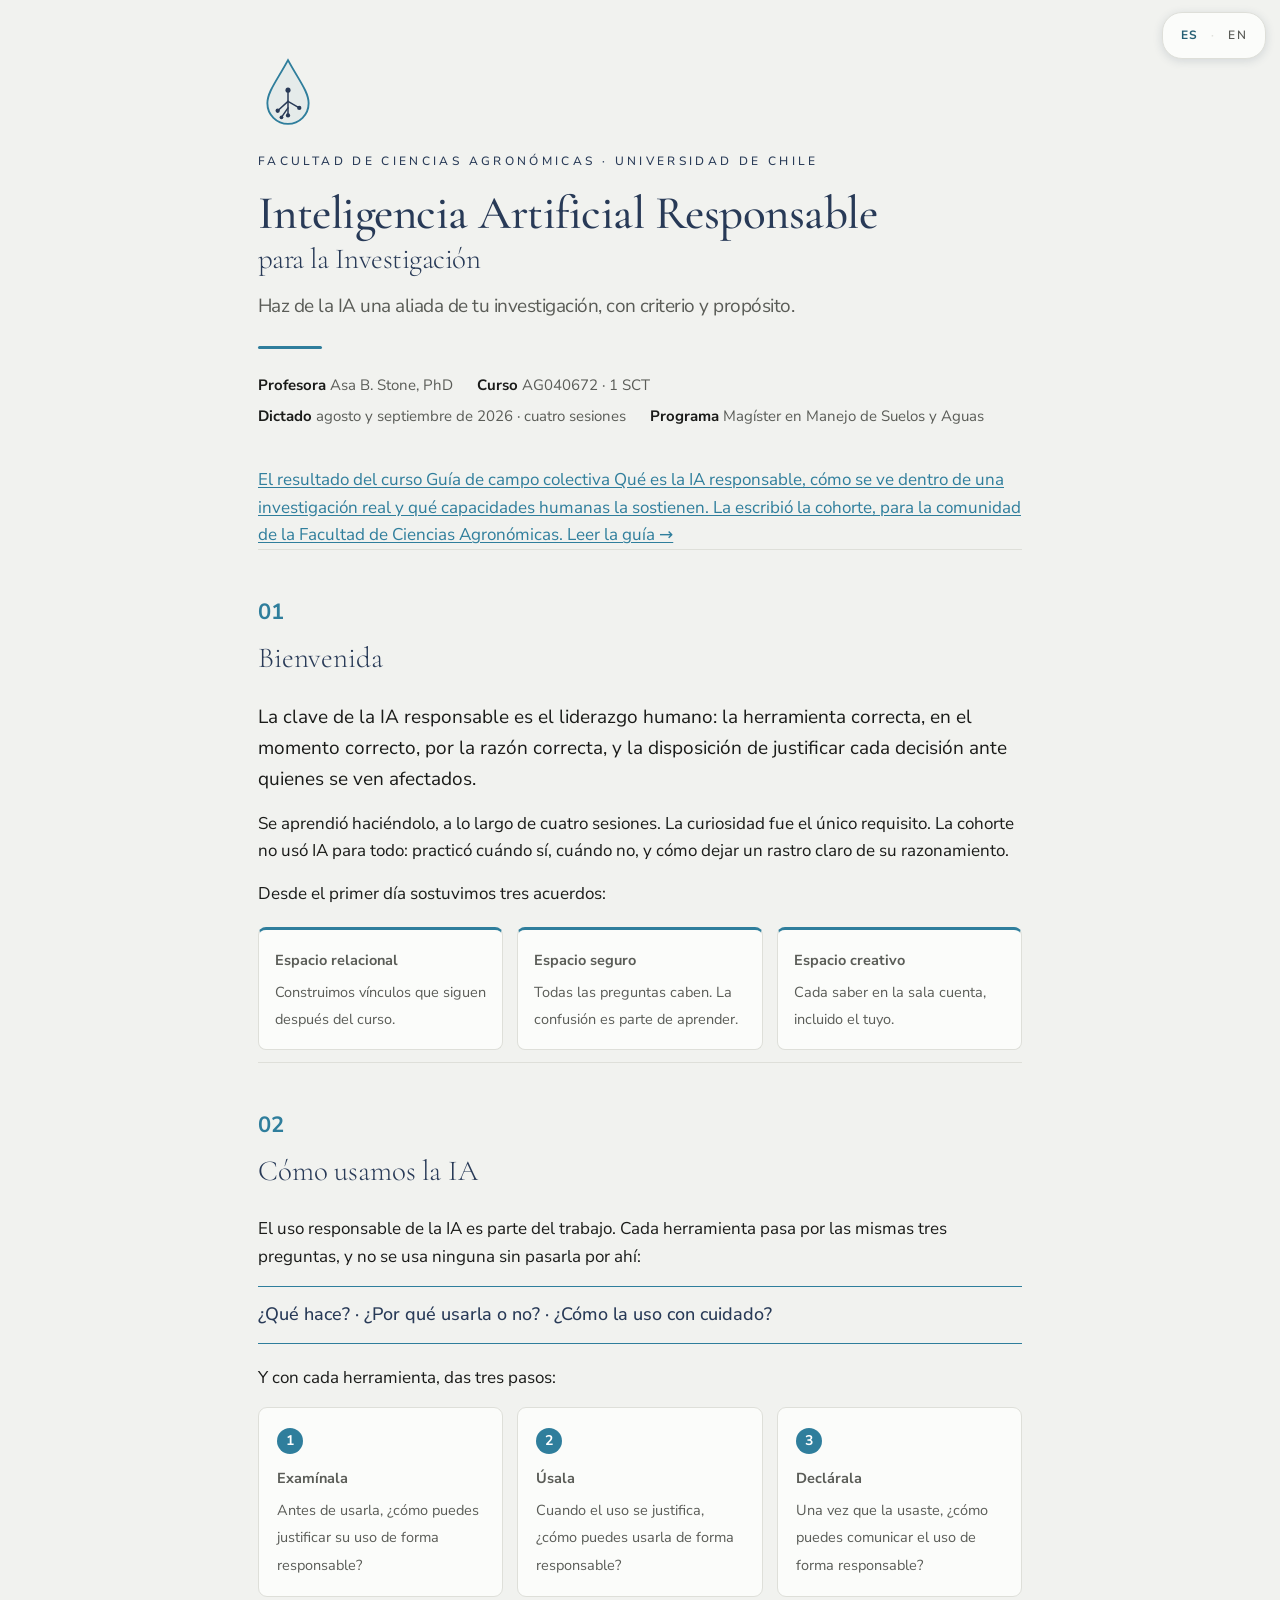
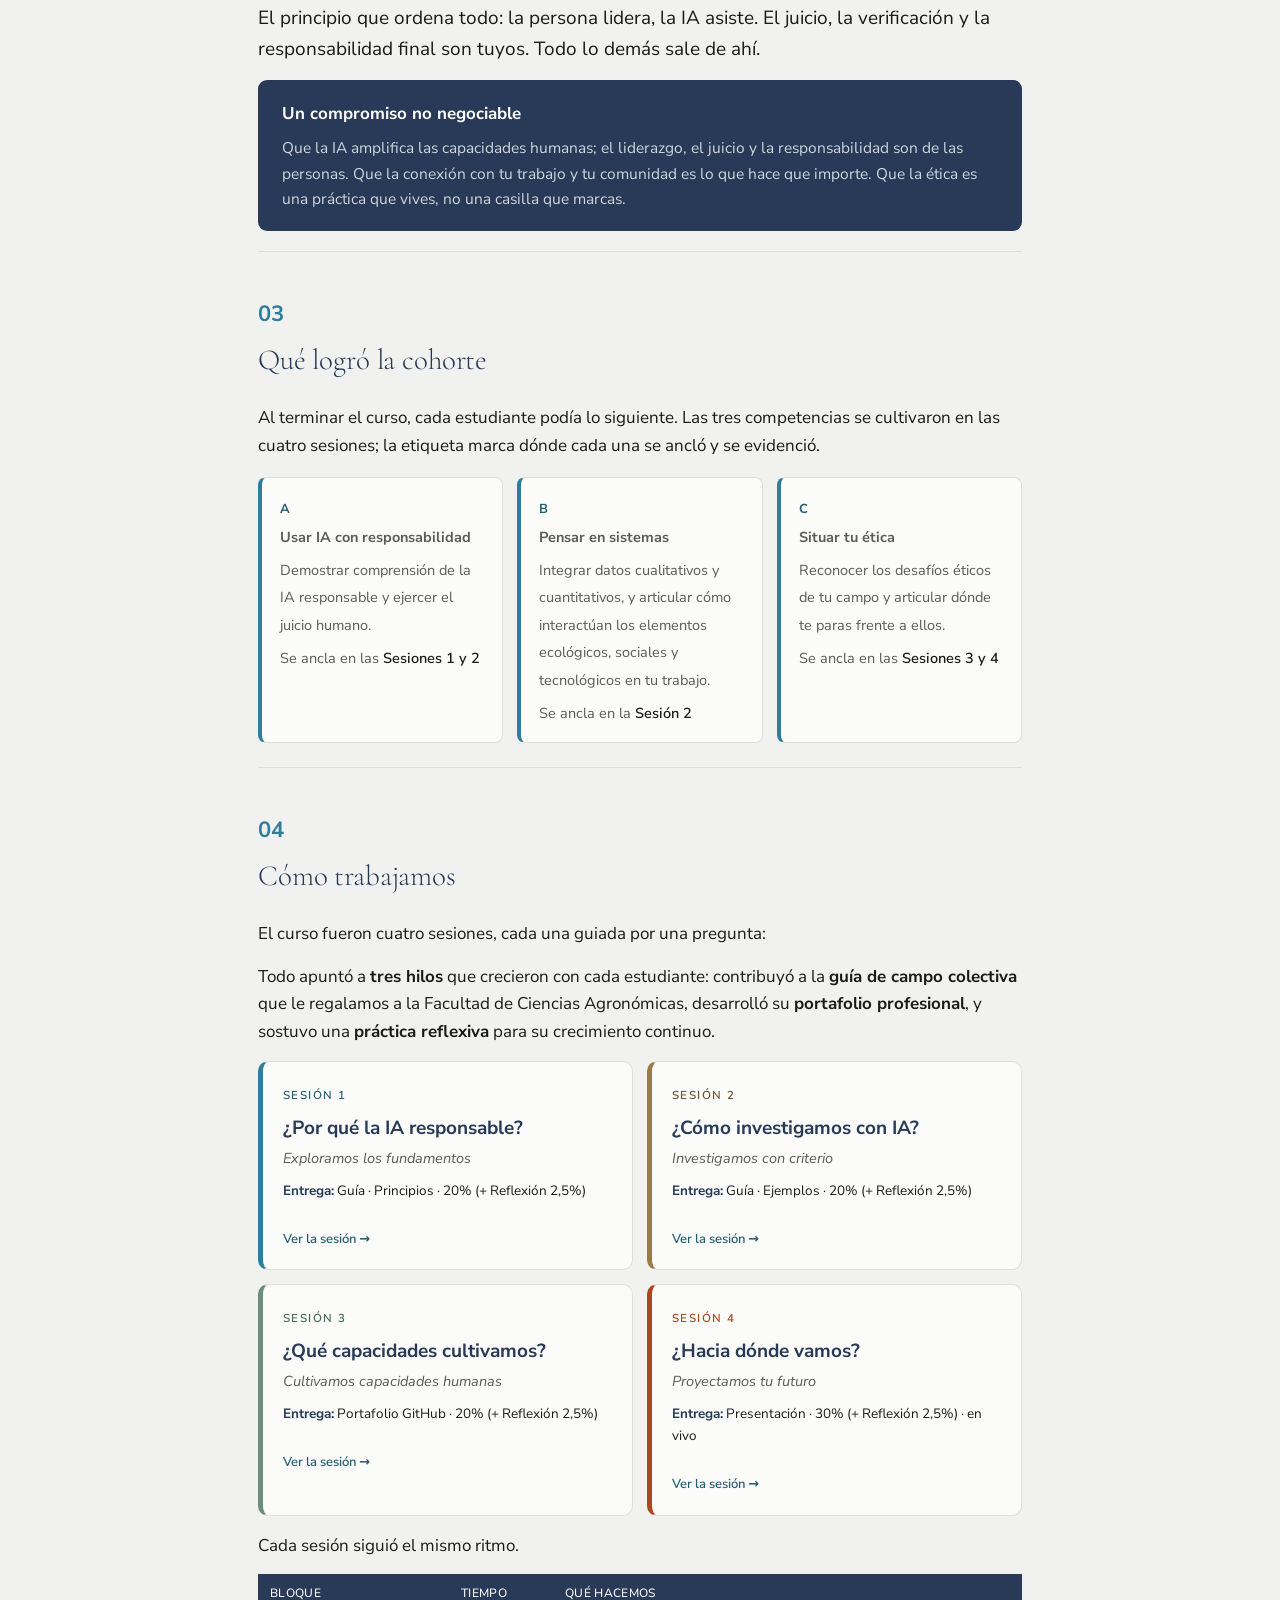
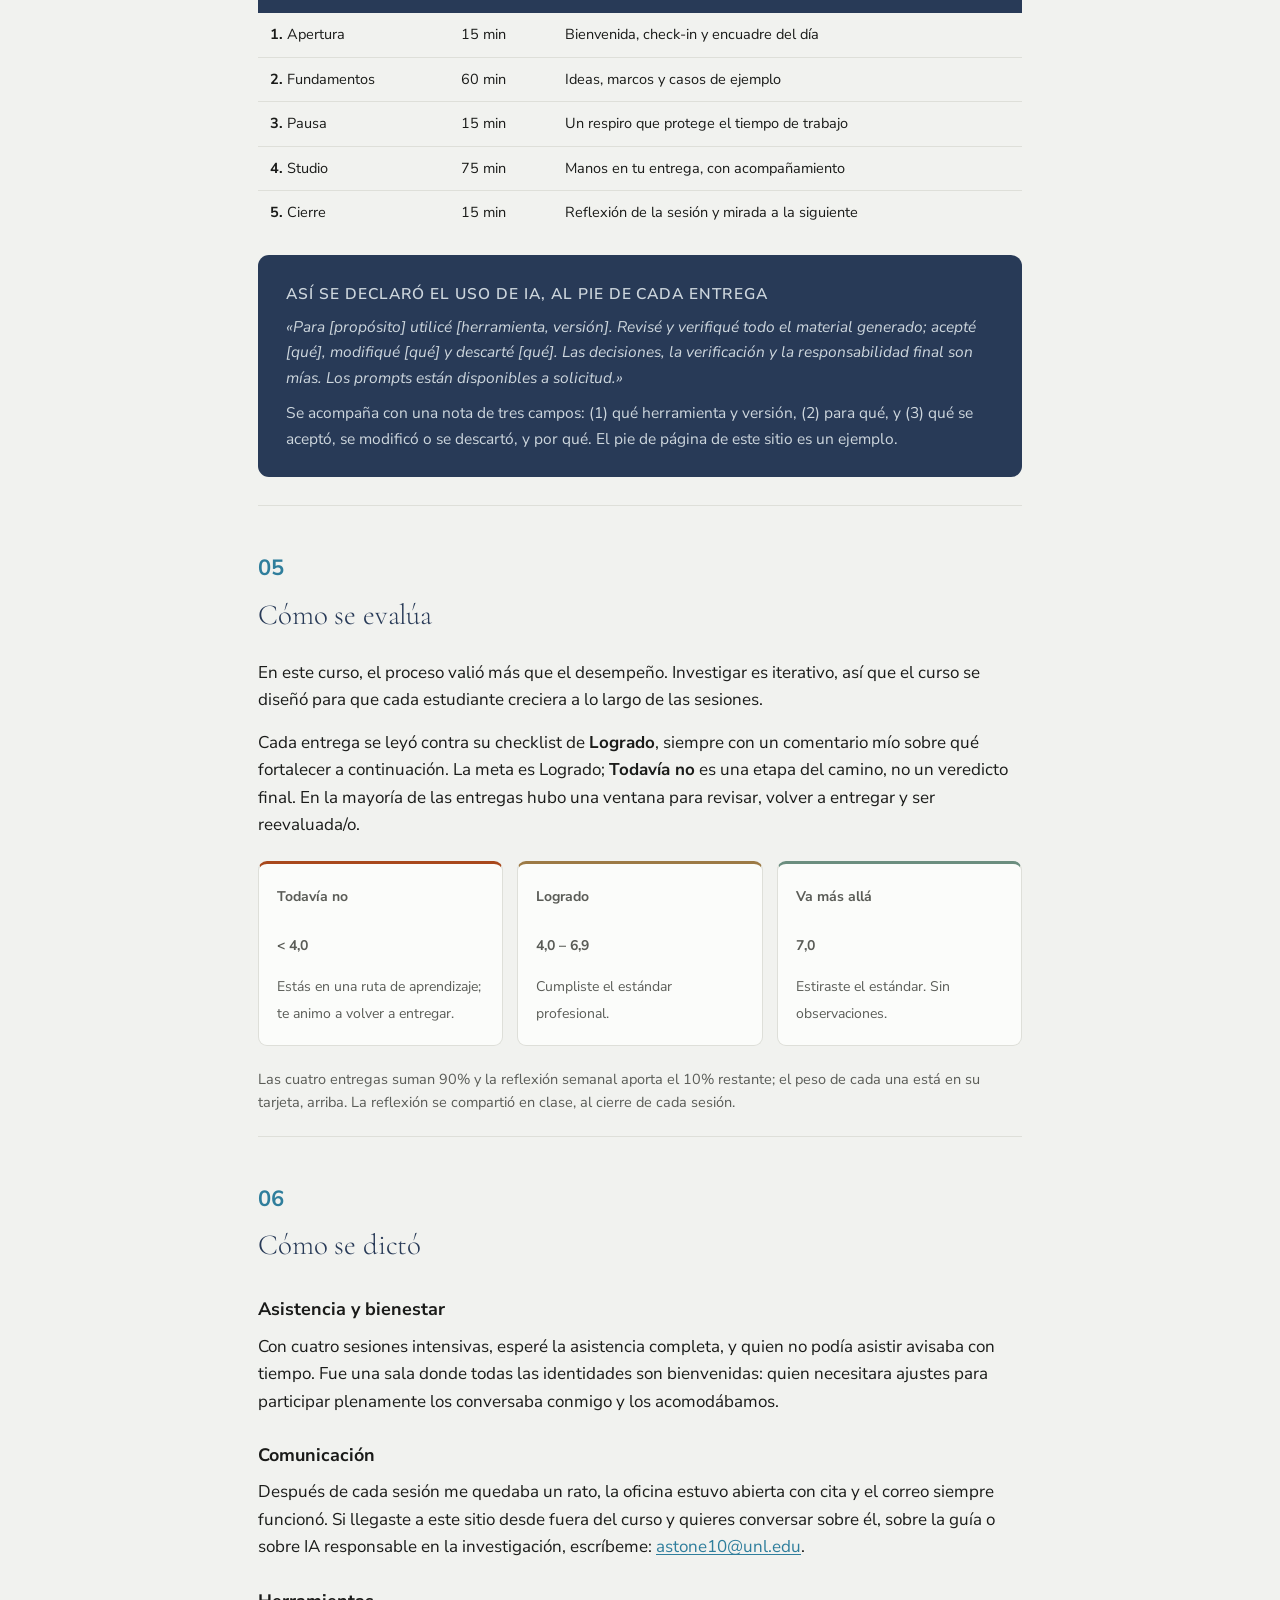
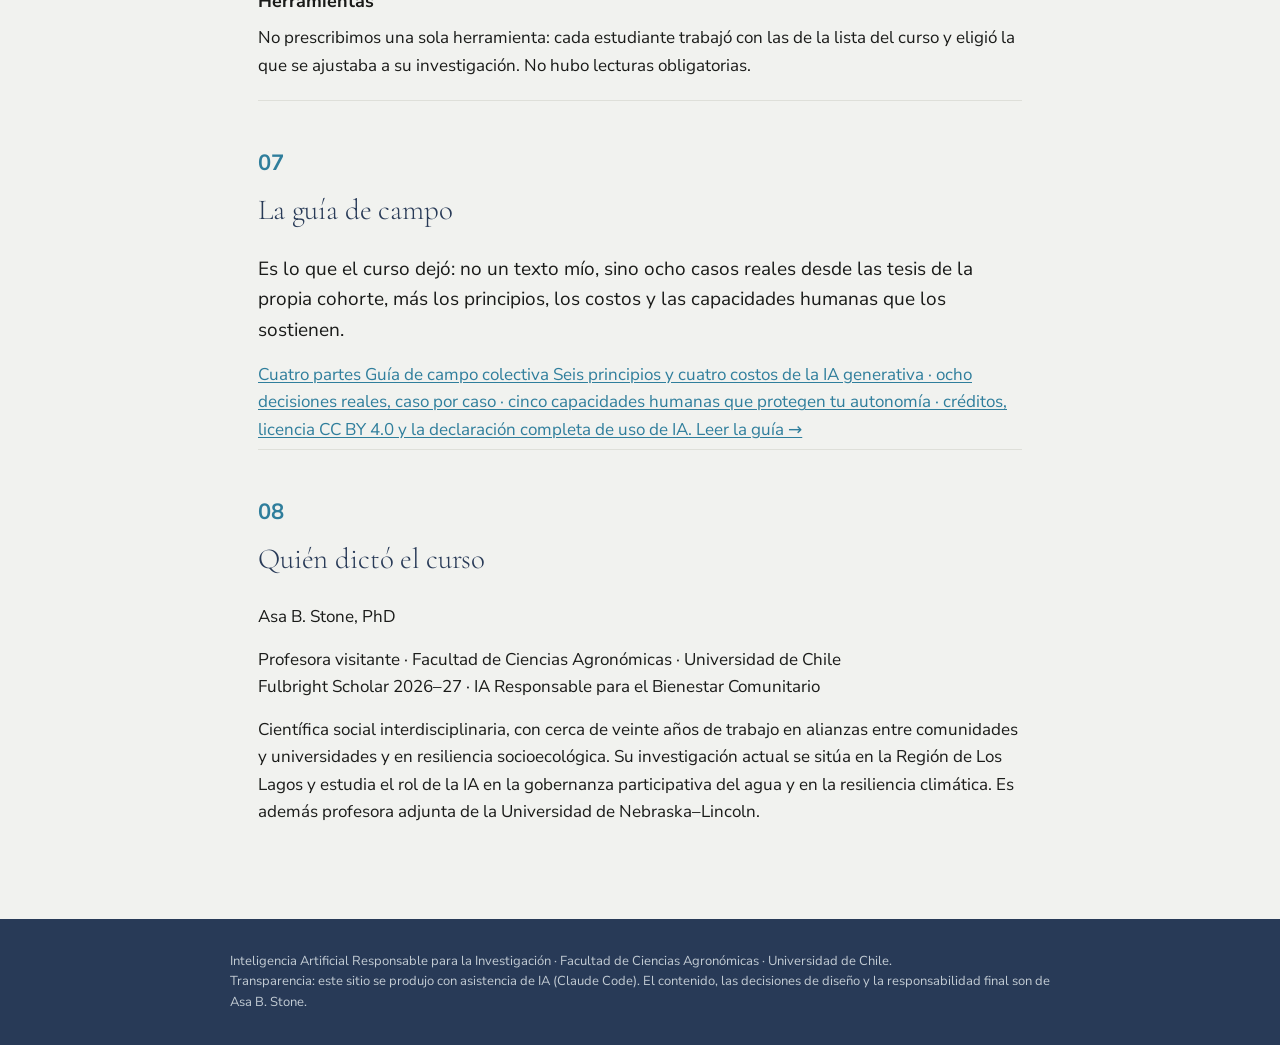
==== commit cc9e5e34: "Add files via upload" ====
--- a/index.html
+++ b/index.html
@@ -10,9 +10,9 @@
 <link rel="stylesheet" href="styles.css">
 <link rel="icon" href="favicon.svg" type="image/svg+xml">
 <meta name="theme-color" content="#283A57">
-<meta name="description" content="Curso de la Facultad de Ciencias Agronómicas (U. de Chile): haz de la IA una aliada de tu investigación, con criterio y propósito. Cuatro sesiones.">
+<meta name="description" content="Registro público del curso AG040672 de la Facultad de Ciencias Agronómicas (U. de Chile), dictado en agosto y septiembre de 2026. Su resultado es una guía de campo colectiva sobre IA responsable en la investigación, escrita por la cohorte.">
 <meta property="og:title" content="Inteligencia Artificial Responsable para la Investigación">
-<meta property="og:description" content="Haz de la IA una aliada de tu investigación, con criterio y propósito. Facultad de Ciencias Agronómicas · U. de Chile.">
+<meta property="og:description" content="Cuatro sesiones dictadas en agosto y septiembre de 2026, y la guía de campo colectiva que salió de ellas. Facultad de Ciencias Agronómicas · U. de Chile.">
 <meta property="og:type" content="website">
 <meta property="og:locale" content="es_CL">
 </head>
@@ -44,15 +44,25 @@
   <div class="rule"></div>
   <div class="facts">
     <span><b><span class="lang-es">Profesora</span><span class="lang-en">Instructor</span></b> Asa B. Stone, PhD</span>
+    <span><b><span class="lang-es">Curso</span><span class="lang-en">Course</span></b> AG040672 · 1 SCT</span>
+    <span><b><span class="lang-es">Dictado</span><span class="lang-en">Taught</span></b> <span class="lang-es">agosto y septiembre de 2026 · cuatro sesiones</span><span class="lang-en">August and September 2026 · four sessions</span></span>
+    <span><b><span class="lang-es">Programa</span><span class="lang-en">Program</span></b> <span class="lang-es">Magíster en Manejo de Suelos y Aguas</span><span class="lang-en">Master&#39;s in Soil and Water Management</span></span>
   </div>
 </header>
+
+<a class="guiacta" href="guia.html">
+  <span class="gk"><span class="lang-es">El resultado del curso</span><span class="lang-en">What the course produced</span></span>
+  <span class="gt"><span class="lang-es">Guía de campo colectiva</span><span class="lang-en">Collective field guide</span></span>
+  <span class="gd"><span class="lang-es">Qué es la IA responsable, cómo se ve dentro de una investigación real y qué capacidades humanas la sostienen. La escribió la cohorte, para la comunidad de la Facultad de Ciencias Agronómicas.</span><span class="lang-en">What responsible AI is, what it looks like inside real research, and which human capacities hold it up. Written by the cohort, for the Facultad de Ciencias Agronómicas community.</span></span>
+  <span class="gbtn"><span class="lang-es">Leer la guía →</span><span class="lang-en">Read the guide →</span></span>
+</a>
 
 <section>
   <span class="snum">01</span>
   <h2><span class="lang-es">Bienvenida</span><span class="lang-en">Welcome</span></h2>
   <p class="lead"><span class="lang-es">La clave de la IA responsable es el liderazgo humano: la herramienta correcta, en el momento correcto, por la razón correcta, y la disposición de justificar cada decisión ante quienes se ven afectados.</span><span class="lang-en">The key to responsible AI is human leadership: the right tool, at the right moment, for the right reason, and the willingness to justify every decision to those it affects.</span></p>
-  <p><span class="lang-es">Se aprende haciéndolo, a lo largo de cuatro sesiones. La curiosidad es el único requisito. No vas a usar IA para todo. Vas a practicar cuándo sí, cuándo no, y cómo dejar un rastro claro de tu razonamiento.</span><span class="lang-en">You learn by doing, across four sessions. Curiosity is the only prerequisite. You won't use AI for everything. You'll practice deciding when to, when not to, and how to leave a clear trail of your reasoning.</span></p>
-  <p><span class="lang-es">Desde el primer día sostenemos tres acuerdos:</span><span class="lang-en">From day one we hold three agreements:</span></p>
+  <p><span class="lang-es">Se aprendió haciéndolo, a lo largo de cuatro sesiones. La curiosidad fue el único requisito. La cohorte no usó IA para todo: practicó cuándo sí, cuándo no, y cómo dejar un rastro claro de su razonamiento.</span><span class="lang-en">The cohort learned by doing, across four sessions. Curiosity was the only prerequisite. They did not use AI for everything: they practiced deciding when to, when not to, and how to leave a clear trail of their reasoning.</span></p>
+  <p><span class="lang-es">Desde el primer día sostuvimos tres acuerdos:</span><span class="lang-en">From day one we held three agreements:</span></p>
   <div class="pledges">
     <div class="pledge"><b><span class="lang-es">Espacio relacional</span><span class="lang-en">Relational space</span></b><span><span class="lang-es">Construimos vínculos que siguen después del curso.</span><span class="lang-en">We build bonds that outlast the course.</span></span></div>
     <div class="pledge"><b><span class="lang-es">Espacio seguro</span><span class="lang-en">Safe space</span></b><span><span class="lang-es">Todas las preguntas caben. La confusión es parte de aprender.</span><span class="lang-en">Every question belongs. Confusion is part of learning.</span></span></div>
@@ -60,7 +70,7 @@
   </div>
 </section>
 
-<section>
+<section id="uso">
   <span class="snum">02</span>
   <h2><span class="lang-es">Cómo usamos la IA</span><span class="lang-en">How we use AI</span></h2>
   <p><span class="lang-es">El uso responsable de la IA es parte del trabajo. Cada herramienta pasa por las mismas tres preguntas, y no se usa ninguna sin pasarla por ahí:</span><span class="lang-en">Responsible AI use is part of the work. Every tool goes through the same three questions, and none gets used without running through them:</span></p>
@@ -80,8 +90,8 @@
 
 <section>
   <span class="snum">03</span>
-  <h2><span class="lang-es">Qué vas a lograr</span><span class="lang-en">What you'll achieve</span></h2>
-  <p><span class="lang-es">Al terminar el curso vas a poder lo siguiente. Las tres competencias se cultivan en las cuatro sesiones; la etiqueta marca dónde cada una se ancla y se evidencia.</span><span class="lang-en">By the end of the course you'll be able to do the following. All three competencies are cultivated across the four sessions; the tag marks where each one is anchored and evidenced.</span></p>
+  <h2><span class="lang-es">Qué logró la cohorte</span><span class="lang-en">What the cohort achieved</span></h2>
+  <p><span class="lang-es">Al terminar el curso, cada estudiante podía lo siguiente. Las tres competencias se cultivaron en las cuatro sesiones; la etiqueta marca dónde cada una se ancló y se evidenció.</span><span class="lang-en">By the end of the course, each student could do the following. All three competencies were cultivated across the four sessions; the tag marks where each one was anchored and evidenced.</span></p>
   <div class="outcomes">
     <div class="oc"><span class="id">A</span><b><span class="lang-es">Usar IA con responsabilidad</span><span class="lang-en">Use AI responsibly</span></b><span><span class="lang-es">Demostrar comprensión de la IA responsable y ejercer el juicio humano.</span><span class="lang-en">Demonstrate understanding of responsible AI and practice human judgment.</span></span><span class="tag"><span class="lang-es">Se ancla en las <em>Sesiones 1 y 2</em></span><span class="lang-en">Anchored in <em>Sessions 1 &amp; 2</em></span></span></div>
     <div class="oc"><span class="id">B</span><b><span class="lang-es">Pensar en sistemas</span><span class="lang-en">Think in systems</span></b><span><span class="lang-es">Integrar datos cualitativos y cuantitativos, y articular cómo interactúan los elementos ecológicos, sociales y tecnológicos en tu trabajo.</span><span class="lang-en">Integrate qualitative and quantitative data, and articulate how the ecological, social, and technological elements interact in your work.</span></span><span class="tag"><span class="lang-es">Se ancla en la <em>Sesión 2</em></span><span class="lang-en">Anchored in <em>Session 2</em></span></span></div>
@@ -92,15 +102,15 @@
 <section>
   <span class="snum">04</span>
   <h2><span class="lang-es">Cómo trabajamos</span><span class="lang-en">How we work</span></h2>
-  <p><span class="lang-es">El curso son cuatro sesiones, cada una guiada por una pregunta:</span><span class="lang-en">The course is four sessions, each guided by a question:</span></p>
-  <p><span class="lang-es">Todo apunta a <strong>tres hilos</strong> que crecen contigo: contribuyes a la <strong>guía de campo colectiva</strong> que le regalamos a la Facultad de Ciencias Agronómicas, desarrollas tu <strong>portafolio profesional</strong>, y sostienes una <strong>práctica reflexiva</strong> para tu crecimiento continuo.</span><span class="lang-en">Everything builds on <strong>three threads</strong> that grow with you: you contribute to the <strong>collective field guide</strong> we gift to the Facultad de Ciencias Agronómicas, you develop your <strong>professional portfolio</strong>, and you sustain a <strong>reflective practice</strong> for your continuous growth.</span></p>
+  <p><span class="lang-es">El curso fueron cuatro sesiones, cada una guiada por una pregunta:</span><span class="lang-en">The course was four sessions, each guided by a question:</span></p>
+  <p><span class="lang-es">Todo apuntó a <strong>tres hilos</strong> que crecieron con cada estudiante: contribuyó a la <strong>guía de campo colectiva</strong> que le regalamos a la Facultad de Ciencias Agronómicas, desarrolló su <strong>portafolio profesional</strong>, y sostuvo una <strong>práctica reflexiva</strong> para su crecimiento continuo.</span><span class="lang-en">Everything built on <strong>three threads</strong> that grew with each student: they contributed to the <strong>collective field guide</strong> we gift to the Facultad de Ciencias Agronómicas, they developed their <strong>professional portfolio</strong>, and they sustained a <strong>reflective practice</strong> for their continuous growth.</span></p>
   <div class="weekgrid">
-    <a class="card c1" href="sesion-1.html"><span class="wk"><span class="lang-es">Sesión 1</span><span class="lang-en">Session 1</span></span><h3><span class="lang-es">¿Por qué la IA responsable?</span><span class="lang-en">Why responsible AI?</span></h3><p class="q"><span class="lang-es">Exploramos los fundamentos</span><span class="lang-en">We explore the foundations</span></p><p class="drop"><b><span class="lang-es">Entrega:</span><span class="lang-en">Deliverable:</span></b> <span class="lang-es">Guía · Principios · 20% (+ Reflexión 2,5%) · vence antes de la sesión siguiente</span><span class="lang-en">Guide · Principles · 20% (+ Reflection 2.5%) · due before the next session</span></p><span class="more"><span class="lang-es">Ver la sesión →</span><span class="lang-en">See the session →</span></span></a>
-    <a class="card c2" href="sesion-2.html"><span class="wk"><span class="lang-es">Sesión 2</span><span class="lang-en">Session 2</span></span><h3><span class="lang-es">¿Cómo investigamos con IA?</span><span class="lang-en">How do we research with AI?</span></h3><p class="q"><span class="lang-es">Investigamos con criterio</span><span class="lang-en">We research with judgment</span></p><p class="drop"><b><span class="lang-es">Entrega:</span><span class="lang-en">Deliverable:</span></b> <span class="lang-es">Guía · Ejemplos · 20% (+ Reflexión 2,5%) · vence antes de la sesión siguiente</span><span class="lang-en">Guide · Examples · 20% (+ Reflection 2.5%) · due before the next session</span></p><span class="more"><span class="lang-es">Ver la sesión →</span><span class="lang-en">See the session →</span></span></a>
-    <a class="card c3" href="sesion-3.html"><span class="wk"><span class="lang-es">Sesión 3</span><span class="lang-en">Session 3</span></span><h3><span class="lang-es">¿Qué capacidades cultivamos?</span><span class="lang-en">Which capacities do we cultivate?</span></h3><p class="q"><span class="lang-es">Cultivamos capacidades humanas</span><span class="lang-en">We cultivate human capacities</span></p><p class="drop"><b><span class="lang-es">Entrega:</span><span class="lang-en">Deliverable:</span></b> <span class="lang-es">Portafolio GitHub · 20% (+ Reflexión 2,5%) · vence antes de la sesión siguiente</span><span class="lang-en">GitHub portfolio · 20% (+ Reflection 2.5%) · due before the next session</span></p><span class="more"><span class="lang-es">Ver la sesión →</span><span class="lang-en">See the session →</span></span></a>
+    <a class="card c1" href="sesion-1.html"><span class="wk"><span class="lang-es">Sesión 1</span><span class="lang-en">Session 1</span></span><h3><span class="lang-es">¿Por qué la IA responsable?</span><span class="lang-en">Why responsible AI?</span></h3><p class="q"><span class="lang-es">Exploramos los fundamentos</span><span class="lang-en">We explore the foundations</span></p><p class="drop"><b><span class="lang-es">Entrega:</span><span class="lang-en">Deliverable:</span></b> <span class="lang-es">Guía · Principios · 20% (+ Reflexión 2,5%)</span><span class="lang-en">Guide · Principles · 20% (+ Reflection 2.5%)</span></p><span class="more"><span class="lang-es">Ver la sesión →</span><span class="lang-en">See the session →</span></span></a>
+    <a class="card c2" href="sesion-2.html"><span class="wk"><span class="lang-es">Sesión 2</span><span class="lang-en">Session 2</span></span><h3><span class="lang-es">¿Cómo investigamos con IA?</span><span class="lang-en">How do we research with AI?</span></h3><p class="q"><span class="lang-es">Investigamos con criterio</span><span class="lang-en">We research with judgment</span></p><p class="drop"><b><span class="lang-es">Entrega:</span><span class="lang-en">Deliverable:</span></b> <span class="lang-es">Guía · Ejemplos · 20% (+ Reflexión 2,5%)</span><span class="lang-en">Guide · Examples · 20% (+ Reflection 2.5%)</span></p><span class="more"><span class="lang-es">Ver la sesión →</span><span class="lang-en">See the session →</span></span></a>
+    <a class="card c3" href="sesion-3.html"><span class="wk"><span class="lang-es">Sesión 3</span><span class="lang-en">Session 3</span></span><h3><span class="lang-es">¿Qué capacidades cultivamos?</span><span class="lang-en">Which capacities do we cultivate?</span></h3><p class="q"><span class="lang-es">Cultivamos capacidades humanas</span><span class="lang-en">We cultivate human capacities</span></p><p class="drop"><b><span class="lang-es">Entrega:</span><span class="lang-en">Deliverable:</span></b> <span class="lang-es">Portafolio GitHub · 20% (+ Reflexión 2,5%)</span><span class="lang-en">GitHub portfolio · 20% (+ Reflection 2.5%)</span></p><span class="more"><span class="lang-es">Ver la sesión →</span><span class="lang-en">See the session →</span></span></a>
     <a class="card c4" href="sesion-4.html"><span class="wk"><span class="lang-es">Sesión 4</span><span class="lang-en">Session 4</span></span><h3><span class="lang-es">¿Hacia dónde vamos?</span><span class="lang-en">Where are we headed?</span></h3><p class="q"><span class="lang-es">Proyectamos tu futuro</span><span class="lang-en">We look to your future</span></p><p class="drop"><b><span class="lang-es">Entrega:</span><span class="lang-en">Deliverable:</span></b> <span class="lang-es">Presentación · 30% (+ Reflexión 2,5%) · en vivo</span><span class="lang-en">Presentation · 30% (+ Reflection 2.5%) · live</span></p><span class="more"><span class="lang-es">Ver la sesión →</span><span class="lang-en">See the session →</span></span></a>
   </div>
-  <p><span class="lang-es">Cada sesión sigue el mismo ritmo.</span><span class="lang-en">Every session follows the same rhythm.</span></p>
+  <p><span class="lang-es">Cada sesión siguió el mismo ritmo.</span><span class="lang-en">Every session followed the same rhythm.</span></p>
   <table>
     <tr><th><span class="lang-es">Bloque</span><span class="lang-en">Block</span></th><th><span class="lang-es">Tiempo</span><span class="lang-en">Time</span></th><th><span class="lang-es">Qué hacemos</span><span class="lang-en">What we do</span></th></tr>
     <tr><td><span class="wkn">1.</span> <span class="lang-es">Apertura</span><span class="lang-en">Opening</span></td><td>15 min</td><td><span class="lang-es">Bienvenida, check-in y encuadre del día</span><span class="lang-en">Welcome, check-in, and framing the day</span></td></tr>
@@ -110,34 +120,57 @@
     <tr><td><span class="wkn">5.</span> <span class="lang-es">Cierre</span><span class="lang-en">Close</span></td><td>15 min</td><td><span class="lang-es">Reflexión de la sesión y mirada a la siguiente</span><span class="lang-en">Session reflection and a look at the next</span></td></tr>
   </table>
   <div class="principle" id="declaracion">
-    <p class="plabel"><span class="lang-es">Así lo declaras, al pie de cada entrega</span><span class="lang-en">How you declare it, at the foot of every deliverable</span></p>
+    <p class="plabel"><span class="lang-es">Así se declaró el uso de IA, al pie de cada entrega</span><span class="lang-en">How AI use was declared, at the foot of every deliverable</span></p>
     <p class="pq"><span class="lang-es">«Para [propósito] utilicé [herramienta, versión]. Revisé y verifiqué todo el material generado; acepté [qué], modifiqué [qué] y descarté [qué]. Las decisiones, la verificación y la responsabilidad final son mías. Los prompts están disponibles a solicitud.»</span><span class="lang-en">"For [purpose] I used [tool, version]. I reviewed and verified all generated material; I accepted [what], modified [what], and discarded [what]. The decisions, the verification, and the final responsibility are mine. Prompts are available on request."</span></p>
-    <p class="pf"><span class="lang-es">Acompáñala con una nota de tres campos: (1) qué herramienta y versión, (2) para qué, y (3) qué aceptaste, modificaste o descartaste, y por qué. Mira el pie de página de este sitio para ver un ejemplo.</span><span class="lang-en">Accompany it with a three-field note: (1) which tool and version, (2) what for, and (3) what you accepted, modified, or discarded, and why. See the footer of this site for an example.</span></p>
+    <p class="pf"><span class="lang-es">Se acompaña con una nota de tres campos: (1) qué herramienta y versión, (2) para qué, y (3) qué se aceptó, se modificó o se descartó, y por qué. El pie de página de este sitio es un ejemplo.</span><span class="lang-en">It is accompanied by a three-field note: (1) which tool and version, (2) what for, and (3) what was accepted, modified, or discarded, and why. This site&#39;s footer is an example.</span></p>
   </div>
 </section>
 
-<section>
+<section id="evaluacion">
   <span class="snum">05</span>
   <h2><span class="lang-es">Cómo se evalúa</span><span class="lang-en">How you're assessed</span></h2>
-  <p><span class="lang-es">En este curso, tu proceso vale más que tu desempeño. Investigar es iterativo, así que el curso está diseñado para que crezcas a lo largo de las sesiones.</span><span class="lang-en">In this class, your process is valued more than your performance. Research is iterative, so this class is designed so you grow across sessions.</span></p>
-  <p><span class="lang-es">Cada entrega se lee contra su checklist de <strong>Logrado</strong>, siempre con un comentario mío sobre qué fortalecer a continuación. La meta es Logrado; <strong>Todavía no</strong> es una etapa del camino, no un veredicto final. En la mayoría de las entregas tienes una ventana para revisar, volver a entregar y ser reevaluada/o.</span><span class="lang-en">Each deliverable is read against its <strong>Achieved</strong> checklist, always with a comment from me on what to strengthen next. The goal is Achieved; <strong>Not yet</strong> is a stage on the path, not a final verdict. For most deliverables, you have a window to revise, resubmit, and be reevaluated.</span></p>
+  <p><span class="lang-es">En este curso, el proceso valió más que el desempeño. Investigar es iterativo, así que el curso se diseñó para que cada estudiante creciera a lo largo de las sesiones.</span><span class="lang-en">In this course, process counted for more than performance. Research is iterative, so the course was designed for each student to grow across the sessions.</span></p>
+  <p><span class="lang-es">Cada entrega se leyó contra su checklist de <strong>Logrado</strong>, siempre con un comentario mío sobre qué fortalecer a continuación. La meta es Logrado; <strong>Todavía no</strong> es una etapa del camino, no un veredicto final. En la mayoría de las entregas hubo una ventana para revisar, volver a entregar y ser reevaluada/o.</span><span class="lang-en">Each deliverable was read against its <strong>Achieved</strong> checklist, always with a comment from me on what to strengthen next. The goal is Achieved; <strong>Not yet</strong> is a stage on the path, not a final verdict. For most deliverables there was a window to revise, resubmit, and be reevaluated.</span></p>
   <div class="band">
     <div class="bcell lv-no"><b><span class="lang-es">Todavía no</span><span class="lang-en">Not yet</span></b><span class="g"><span class="lang-es">&lt; 4,0</span><span class="lang-en">&lt; 4.0</span></span><span><span class="lang-es">Estás en una ruta de aprendizaje; te animo a volver a entregar.</span><span class="lang-en">You're on a learning path and encouraged to resubmit.</span></span></div>
     <div class="bcell lv-si"><b><span class="lang-es">Logrado</span><span class="lang-en">Achieved</span></b><span class="g"><span class="lang-es">4,0 – 6,9</span><span class="lang-en">4.0 – 6.9</span></span><span><span class="lang-es">Cumpliste el estándar profesional.</span><span class="lang-en">You met the professional standard.</span></span></div>
     <div class="bcell lv-mas"><b><span class="lang-es">Va más allá</span><span class="lang-en">Goes beyond</span></b><span class="g"><span class="lang-es">7,0</span><span class="lang-en">7.0</span></span><span><span class="lang-es">Estiraste el estándar. Sin observaciones.</span><span class="lang-en">You stretched the standard. No notes.</span></span></div>
   </div>
-  <p style="font-size:14.5px;color:var(--hai);"><span class="lang-es">Las cuatro entregas suman 90% y la reflexión semanal aporta el 10% restante; el peso de cada una está en su tarjeta, arriba. La reflexión se comparte en clase, con un QR al cierre de cada sesión.</span><span class="lang-en">The four deliverables add up to 90% and the weekly reflection contributes the remaining 10%; each one's weight is on its card, above. The reflection is shared in class, via a QR code at the close of each session.</span></p>
+  <p style="font-size:14.5px;color:var(--hai);"><span class="lang-es">Las cuatro entregas suman 90% y la reflexión semanal aporta el 10% restante; el peso de cada una está en su tarjeta, arriba. La reflexión se compartió en clase, al cierre de cada sesión.</span><span class="lang-en">The four deliverables add up to 90% and the weekly reflection contributes the remaining 10%; each one&#39;s weight is on its card, above. The reflection was shared in class, at the close of each session.</span></p>
 </section>
 
 <section>
   <span class="snum">06</span>
-  <h2><span class="lang-es">Lo práctico</span><span class="lang-en">The practical side</span></h2>
+  <h2><span class="lang-es">Cómo se dictó</span><span class="lang-en">How it ran</span></h2>
   <h3><span class="lang-es">Asistencia y bienestar</span><span class="lang-en">Attendance and wellbeing</span></h3>
-  <p><span class="lang-es">Con cuatro sesiones intensivas, espero tu asistencia completa. Si surge algo que te impida asistir, avísame con tiempo. Esta es una sala donde todas las identidades son bienvenidas. Si necesitas ajustes para participar plenamente, conversémoslo y lo acomodamos.</span><span class="lang-en">With four intensive sessions, I hope for your full attendance. If something prevents you from attending, let me know in advance. This is a room where all identities are welcome. If you need accommodations to participate fully, let's talk and we'll work it out.</span></p>
+  <p><span class="lang-es">Con cuatro sesiones intensivas, esperé la asistencia completa, y quien no podía asistir avisaba con tiempo. Fue una sala donde todas las identidades son bienvenidas: quien necesitara ajustes para participar plenamente los conversaba conmigo y los acomodábamos.</span><span class="lang-en">With four intensive sessions, I expected full attendance, and anyone who could not attend let me know in advance. It was a room where all identities are welcome: anyone who needed accommodations to participate fully talked it through with me and we worked it out.</span></p>
   <h3><span class="lang-es">Comunicación</span><span class="lang-en">Communication</span></h3>
-  <p><span class="lang-es">Después de cada sesión me quedo un rato. Mi oficina está abierta con cita, y el correo también funciona (<a href="mailto:astone10@unl.edu">astone10@unl.edu</a>). Escríbeme por el curso, tu investigación, o lo que traigas en mente.</span><span class="lang-en">After every session I stay around. My office is open by appointment, and email works too (<a href="mailto:astone10@unl.edu">astone10@unl.edu</a>). Reach out about the course, your research, or whatever's on your mind.</span></p>
+  <p><span class="lang-es">Después de cada sesión me quedaba un rato, la oficina estuvo abierta con cita y el correo siempre funcionó. Si llegaste a este sitio desde fuera del curso y quieres conversar sobre él, sobre la guía o sobre IA responsable en la investigación, escríbeme: <a href="mailto:astone10@unl.edu">astone10@unl.edu</a>.</span><span class="lang-en">After every session I stayed around, my office was open by appointment, and email always worked. If you arrived at this site from outside the course and want to talk about it, about the guide, or about responsible AI in research, write to me: <a href="mailto:astone10@unl.edu">astone10@unl.edu</a>.</span></p>
   <h3><span class="lang-es">Herramientas</span><span class="lang-en">Tools</span></h3>
-  <p><span class="lang-es">No prescribimos una sola herramienta: trabajas con las de la lista de herramientas del curso y eliges la que se ajusta a tu investigación. No hay lecturas obligatorias.</span><span class="lang-en">We don't prescribe a single tool: you work with those on the course's tool list and choose the one that fits your research. No required readings.</span></p>
+  <p><span class="lang-es">No prescribimos una sola herramienta: cada estudiante trabajó con las de la lista del curso y eligió la que se ajustaba a su investigación. No hubo lecturas obligatorias.</span><span class="lang-en">We did not prescribe a single tool: each student worked with those on the course list and chose the one that fit their research. There were no required readings.</span></p>
+</section>
+
+
+<section id="guia-resumen">
+  <span class="snum">07</span>
+  <h2><span class="lang-es">La guía de campo</span><span class="lang-en">The field guide</span></h2>
+  <p class="lead"><span class="lang-es">Es lo que el curso dejó: no un texto mío, sino ocho casos reales desde las tesis de la propia cohorte, más los principios, los costos y las capacidades humanas que los sostienen.</span><span class="lang-en">It's what the course left behind: not a text of mine, but eight real cases from the cohort's own theses, plus the principles, the costs, and the human capacities that hold them up.</span></p>
+  <a class="guiacta" href="guia.html">
+    <span class="gk"><span class="lang-es">Cuatro partes</span><span class="lang-en">Four parts</span></span>
+    <span class="gt"><span class="lang-es">Guía de campo colectiva</span><span class="lang-en">Collective field guide</span></span>
+    <span class="gd"><span class="lang-es">Seis principios y cuatro costos de la IA generativa · ocho decisiones reales, caso por caso · cinco capacidades humanas que protegen tu autonomía · créditos, licencia CC&nbsp;BY&nbsp;4.0 y la declaración completa de uso de IA.</span><span class="lang-en">Six principles and four costs of generative AI · eight real decisions, case by case · five human capacities that protect your autonomy · credits, CC&nbsp;BY&nbsp;4.0 license, and the full AI-use declaration.</span></span>
+    <span class="gbtn"><span class="lang-es">Leer la guía →</span><span class="lang-en">Read the guide →</span></span>
+  </a>
+</section>
+
+<section id="profesora">
+  <span class="snum">08</span>
+  <h2><span class="lang-es">Quién dictó el curso</span><span class="lang-en">Who taught the course</span></h2>
+  <div class="bio">
+    <p class="bname">Asa B. Stone, PhD</p>
+    <p class="brole"><span class="lang-es">Profesora visitante · Facultad de Ciencias Agronómicas · Universidad de Chile<br>Fulbright Scholar 2026&ndash;27 · IA Responsable para el Bienestar Comunitario</span><span class="lang-en">Visiting Professor · Facultad de Ciencias Agronómicas · University of Chile<br>Fulbright Scholar 2026&ndash;27 · Responsible AI for Community Wellbeing</span></p>
+    <p><span class="lang-es">Científica social interdisciplinaria, con cerca de veinte años de trabajo en alianzas entre comunidades y universidades y en resiliencia socioecológica. Su investigación actual se sitúa en la Región de Los Lagos y estudia el rol de la IA en la gobernanza participativa del agua y en la resiliencia climática. Es además profesora adjunta de la Universidad de Nebraska&ndash;Lincoln.</span><span class="lang-en">Interdisciplinary social scientist with close to twenty years of work in community&ndash;university partnerships and social-ecological resilience. Her current research is based in Chile&#39;s Los Lagos region and studies the role of AI in participatory water governance and climate resilience. She is also an adjunct professor at the University of Nebraska&ndash;Lincoln.</span></p>
+  </div>
 </section>
 
 </div>
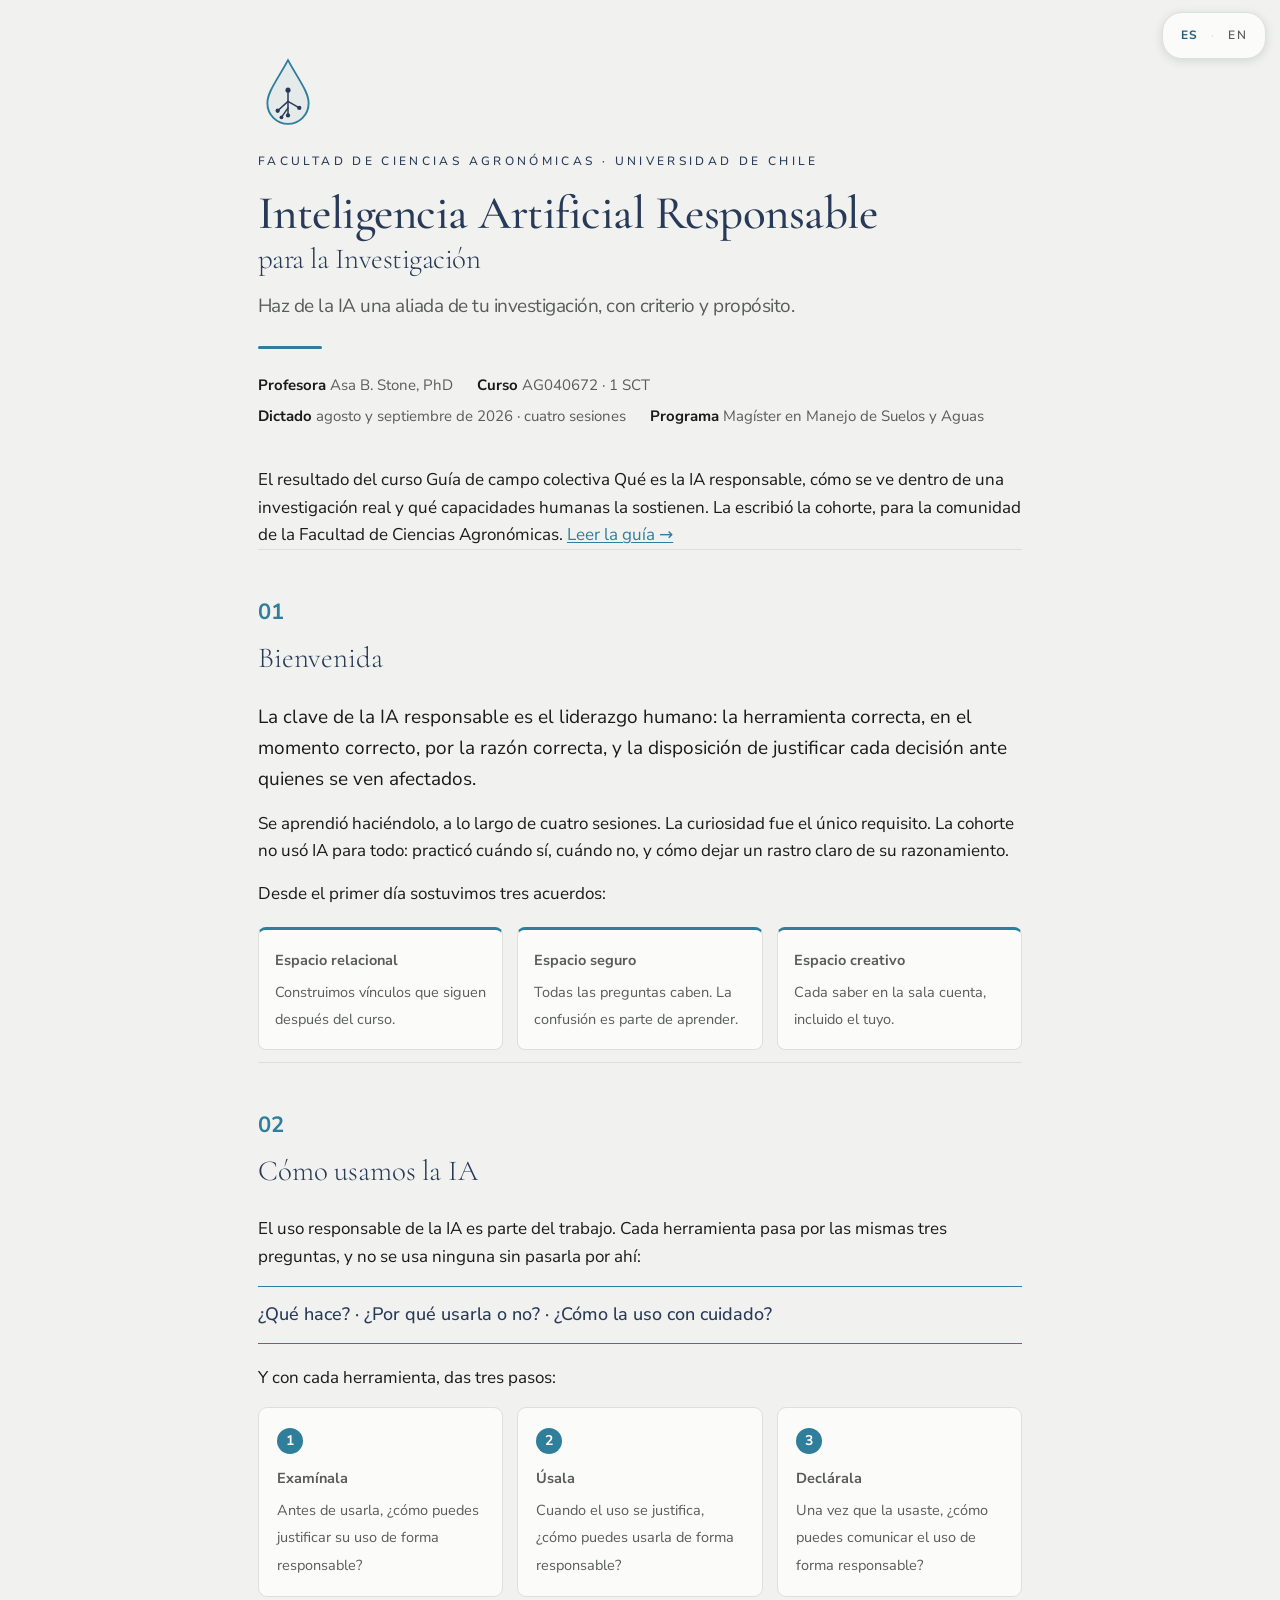
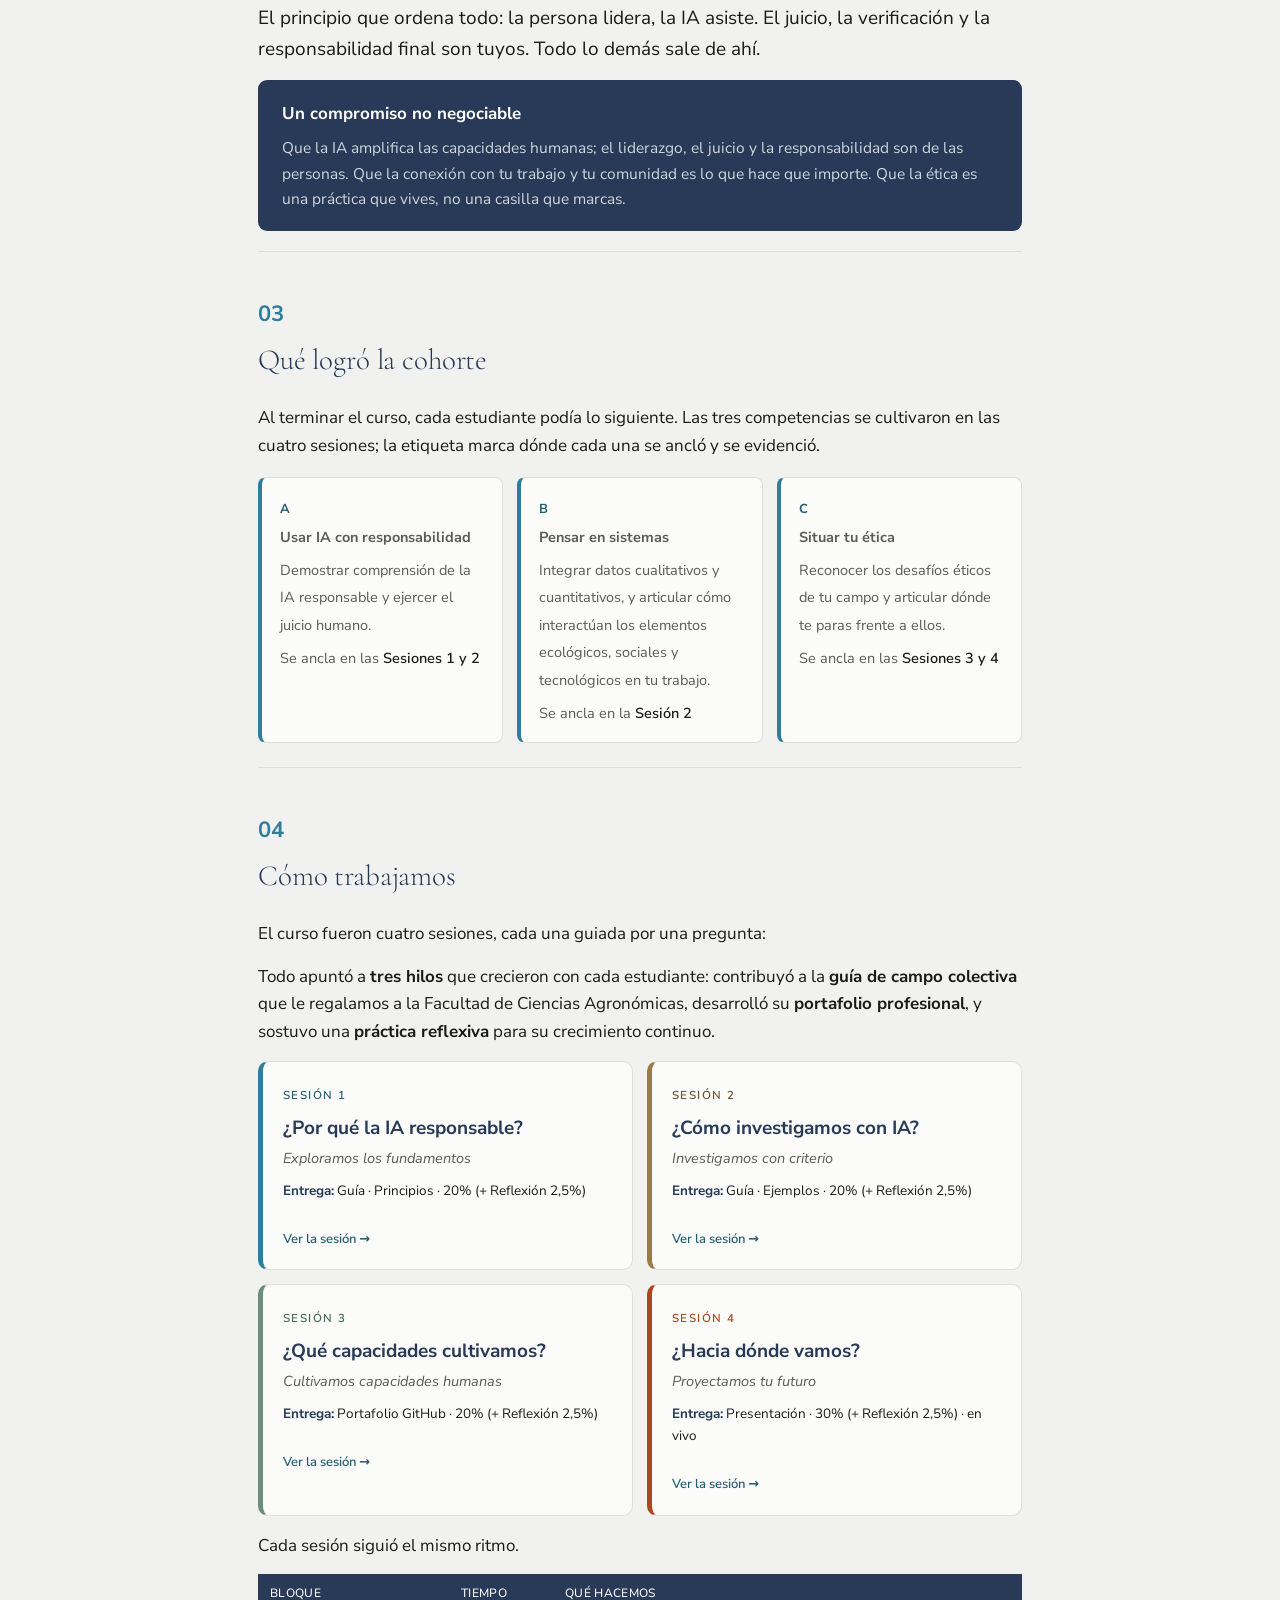
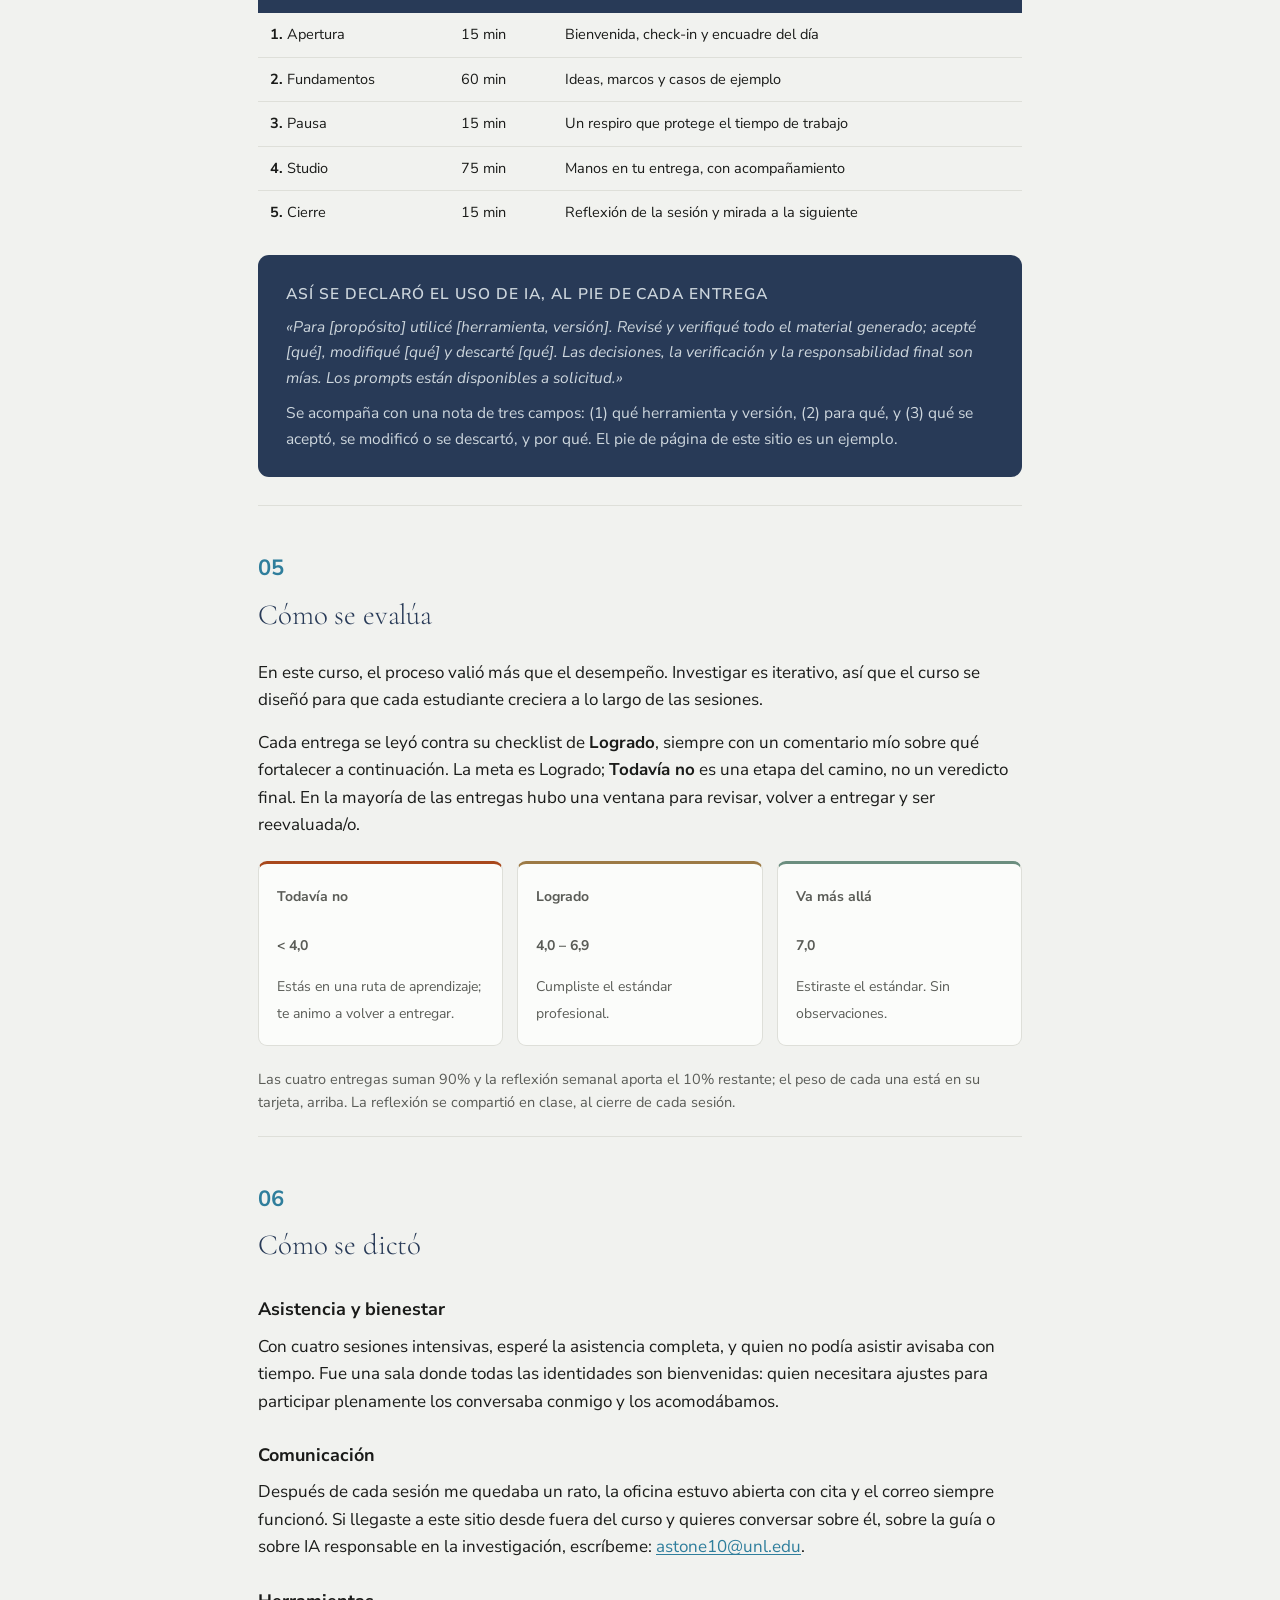
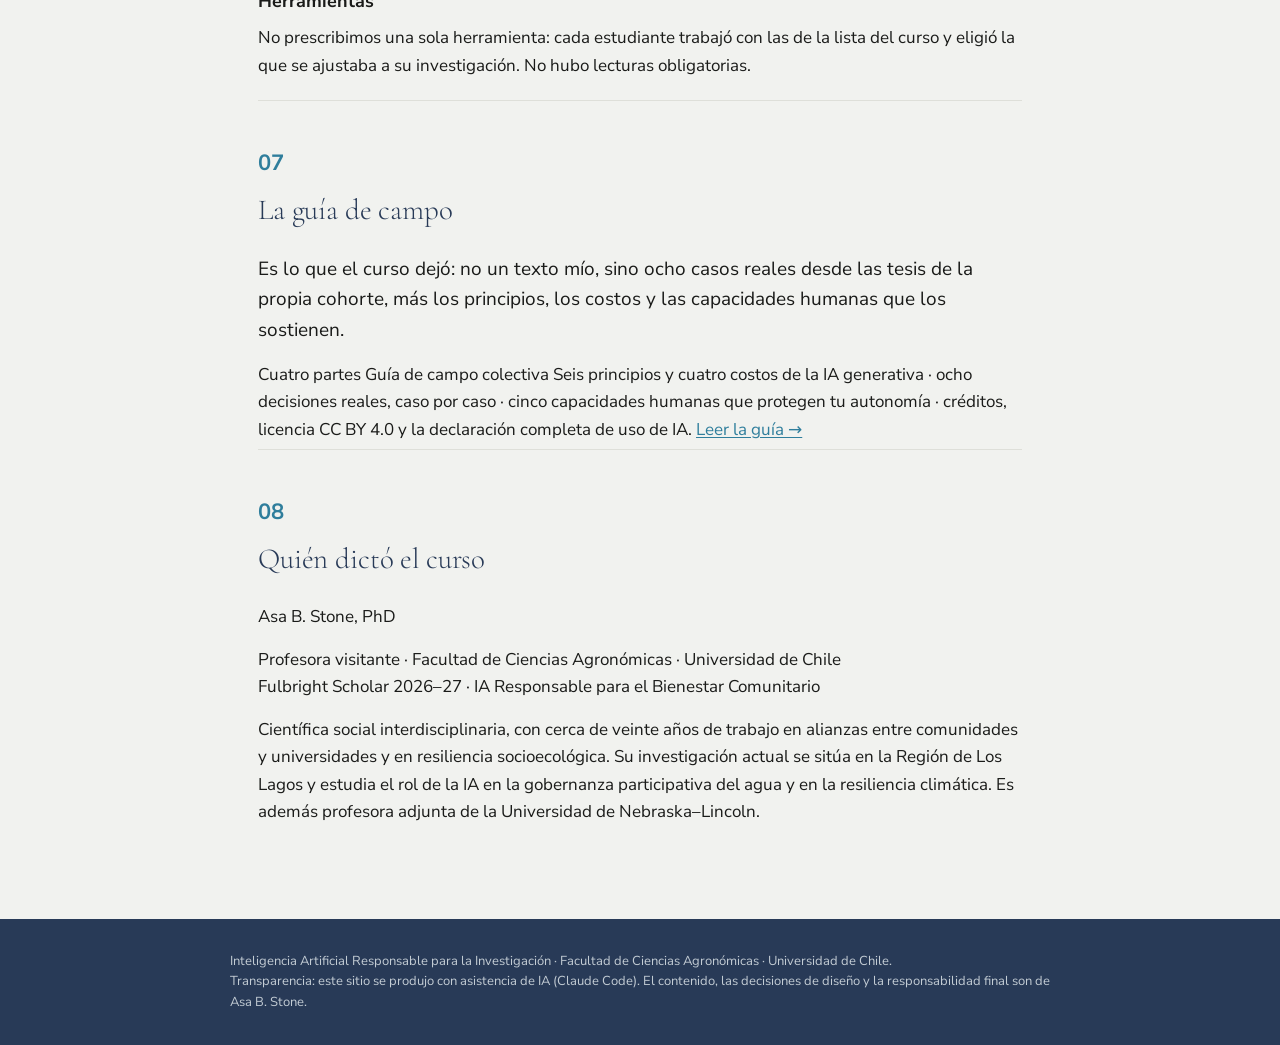
==== commit 4f539162: "Add files via upload" ====
--- a/index.html
+++ b/index.html
@@ -50,12 +50,12 @@
   </div>
 </header>
 
-<a class="guiacta" href="guia.html">
+<div class="guiacta">
   <span class="gk"><span class="lang-es">El resultado del curso</span><span class="lang-en">What the course produced</span></span>
   <span class="gt"><span class="lang-es">Guía de campo colectiva</span><span class="lang-en">Collective field guide</span></span>
   <span class="gd"><span class="lang-es">Qué es la IA responsable, cómo se ve dentro de una investigación real y qué capacidades humanas la sostienen. La escribió la cohorte, para la comunidad de la Facultad de Ciencias Agronómicas.</span><span class="lang-en">What responsible AI is, what it looks like inside real research, and which human capacities hold it up. Written by the cohort, for the Facultad de Ciencias Agronómicas community.</span></span>
-  <span class="gbtn"><span class="lang-es">Leer la guía →</span><span class="lang-en">Read the guide →</span></span>
-</a>
+  <a class="gbtn" href="guia.html"><span class="lang-es">Leer la guía →</span><span class="lang-en">Read the guide →</span></a>
+</div>
 
 <section>
   <span class="snum">01</span>
@@ -155,12 +155,12 @@
   <span class="snum">07</span>
   <h2><span class="lang-es">La guía de campo</span><span class="lang-en">The field guide</span></h2>
   <p class="lead"><span class="lang-es">Es lo que el curso dejó: no un texto mío, sino ocho casos reales desde las tesis de la propia cohorte, más los principios, los costos y las capacidades humanas que los sostienen.</span><span class="lang-en">It's what the course left behind: not a text of mine, but eight real cases from the cohort's own theses, plus the principles, the costs, and the human capacities that hold them up.</span></p>
-  <a class="guiacta" href="guia.html">
+  <div class="guiacta">
     <span class="gk"><span class="lang-es">Cuatro partes</span><span class="lang-en">Four parts</span></span>
     <span class="gt"><span class="lang-es">Guía de campo colectiva</span><span class="lang-en">Collective field guide</span></span>
     <span class="gd"><span class="lang-es">Seis principios y cuatro costos de la IA generativa · ocho decisiones reales, caso por caso · cinco capacidades humanas que protegen tu autonomía · créditos, licencia CC&nbsp;BY&nbsp;4.0 y la declaración completa de uso de IA.</span><span class="lang-en">Six principles and four costs of generative AI · eight real decisions, case by case · five human capacities that protect your autonomy · credits, CC&nbsp;BY&nbsp;4.0 license, and the full AI-use declaration.</span></span>
-    <span class="gbtn"><span class="lang-es">Leer la guía →</span><span class="lang-en">Read the guide →</span></span>
-  </a>
+    <a class="gbtn" href="guia.html"><span class="lang-es">Leer la guía →</span><span class="lang-en">Read the guide →</span></a>
+  </div>
 </section>
 
 <section id="profesora">
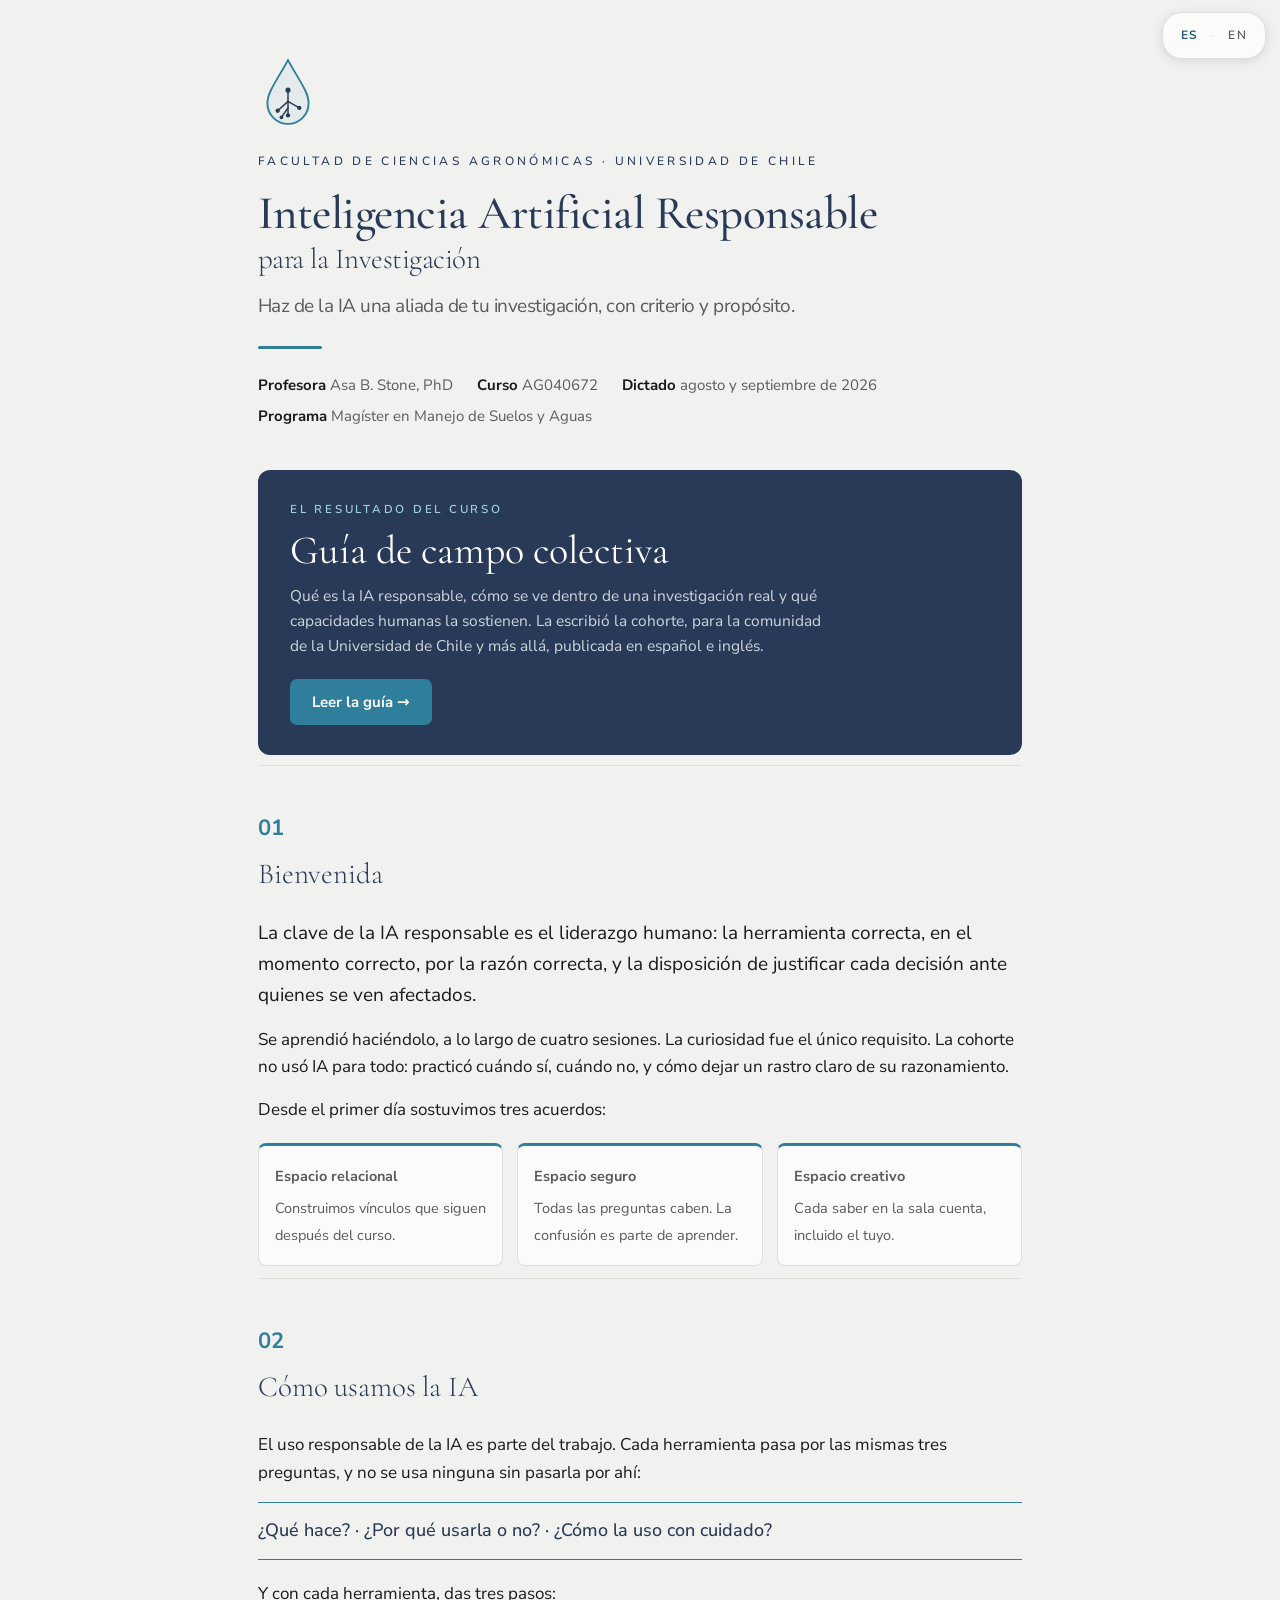
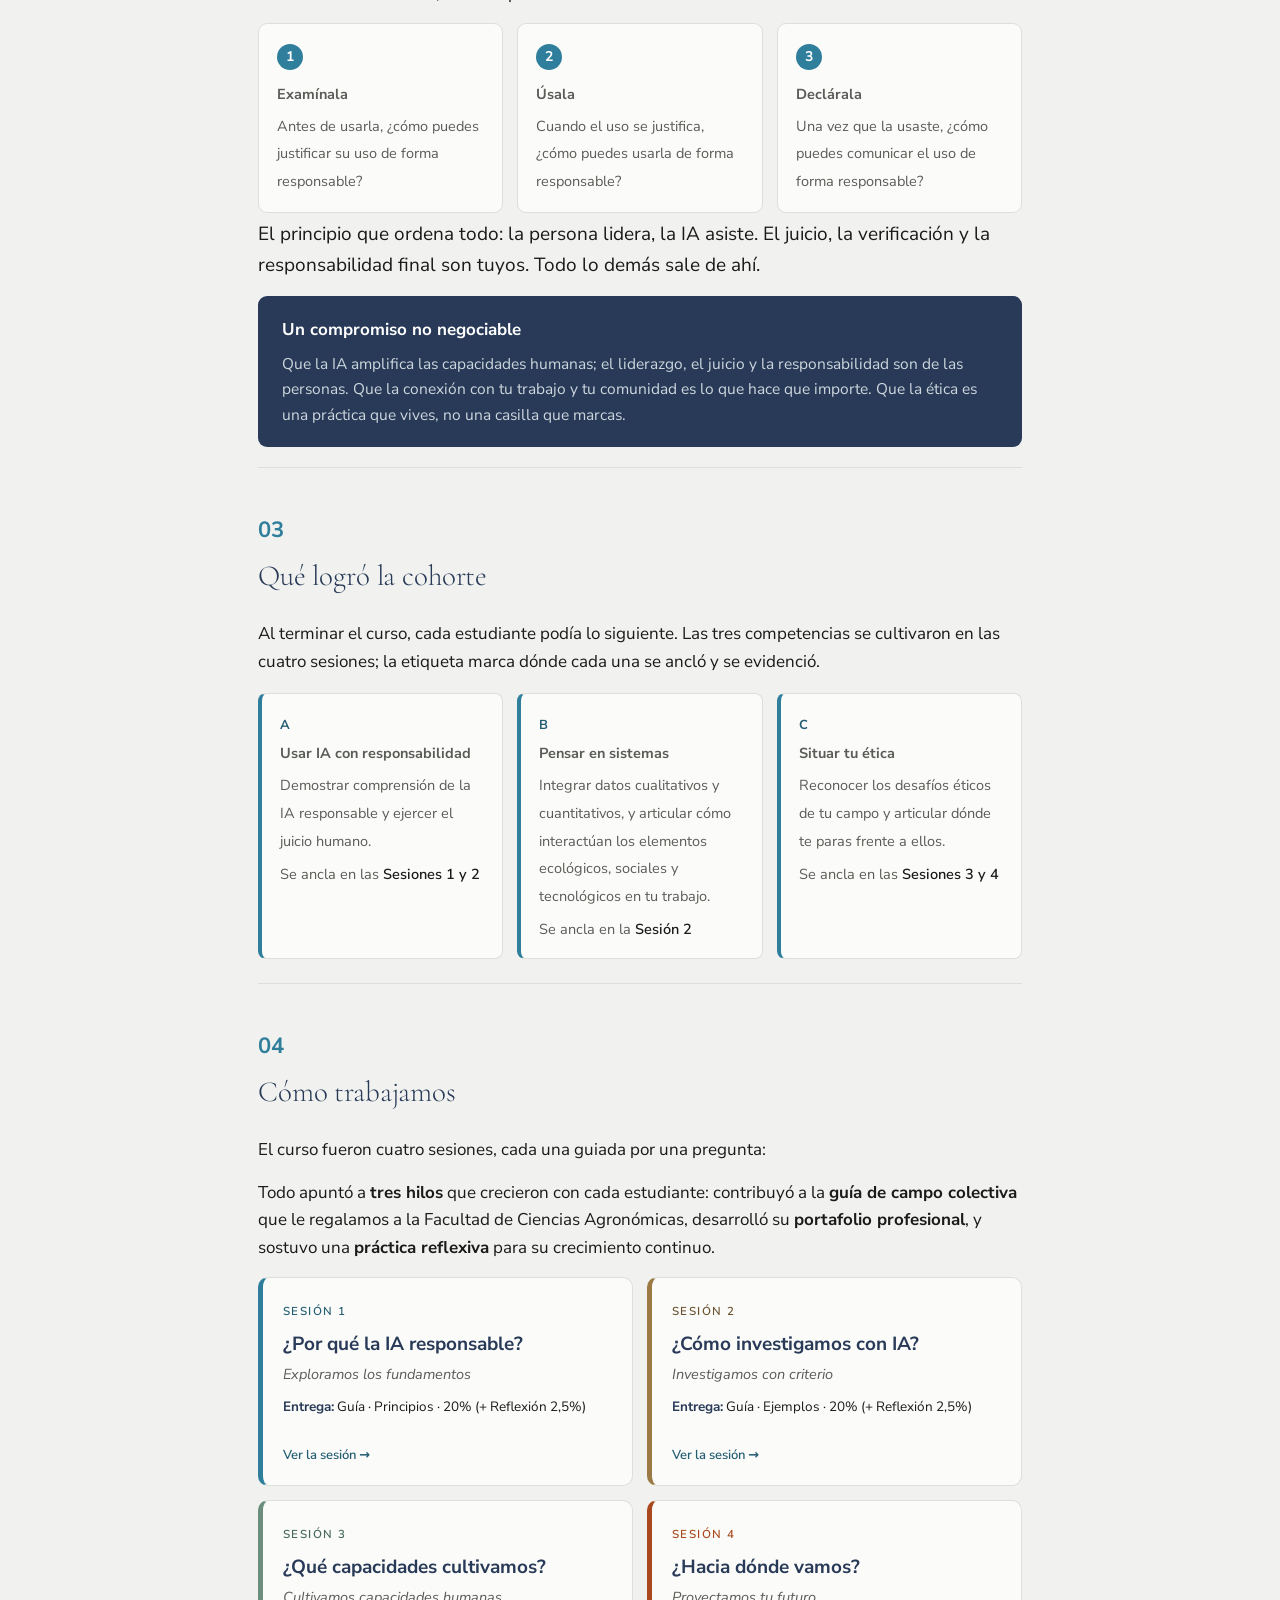
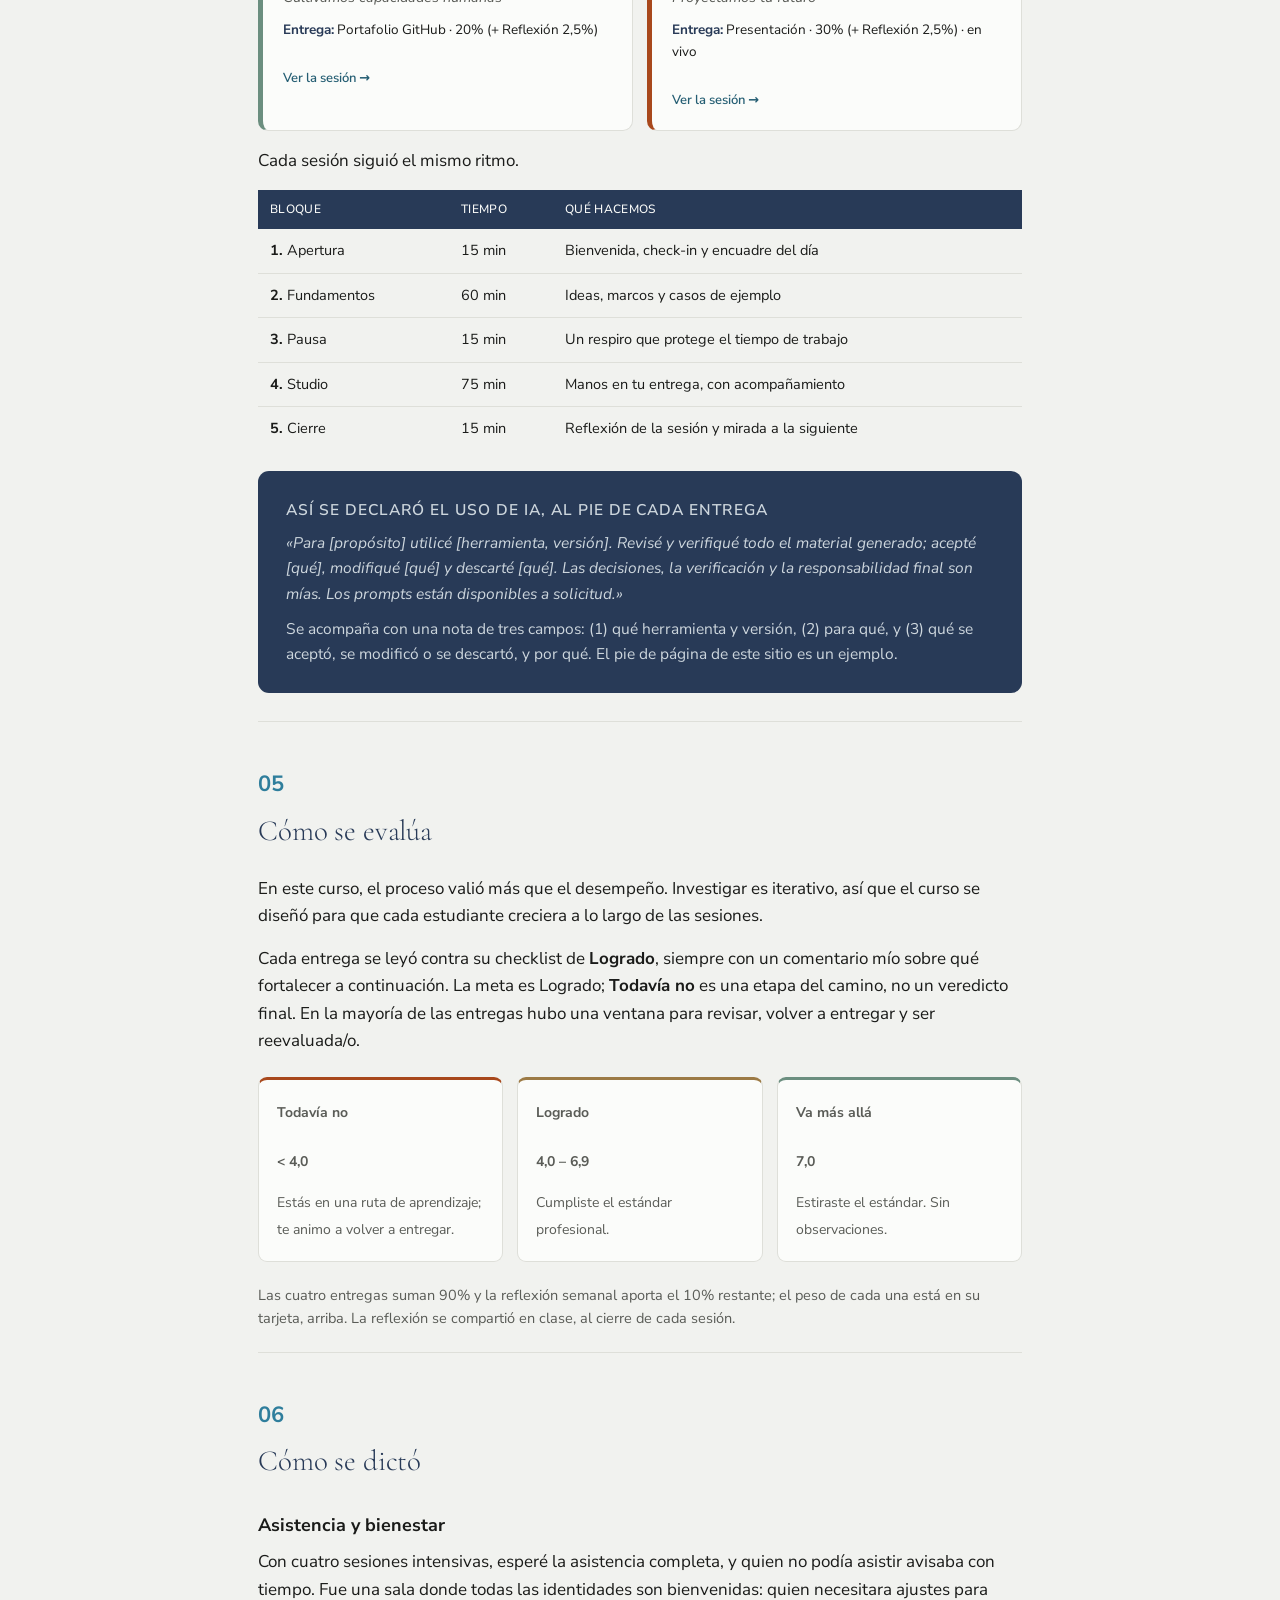
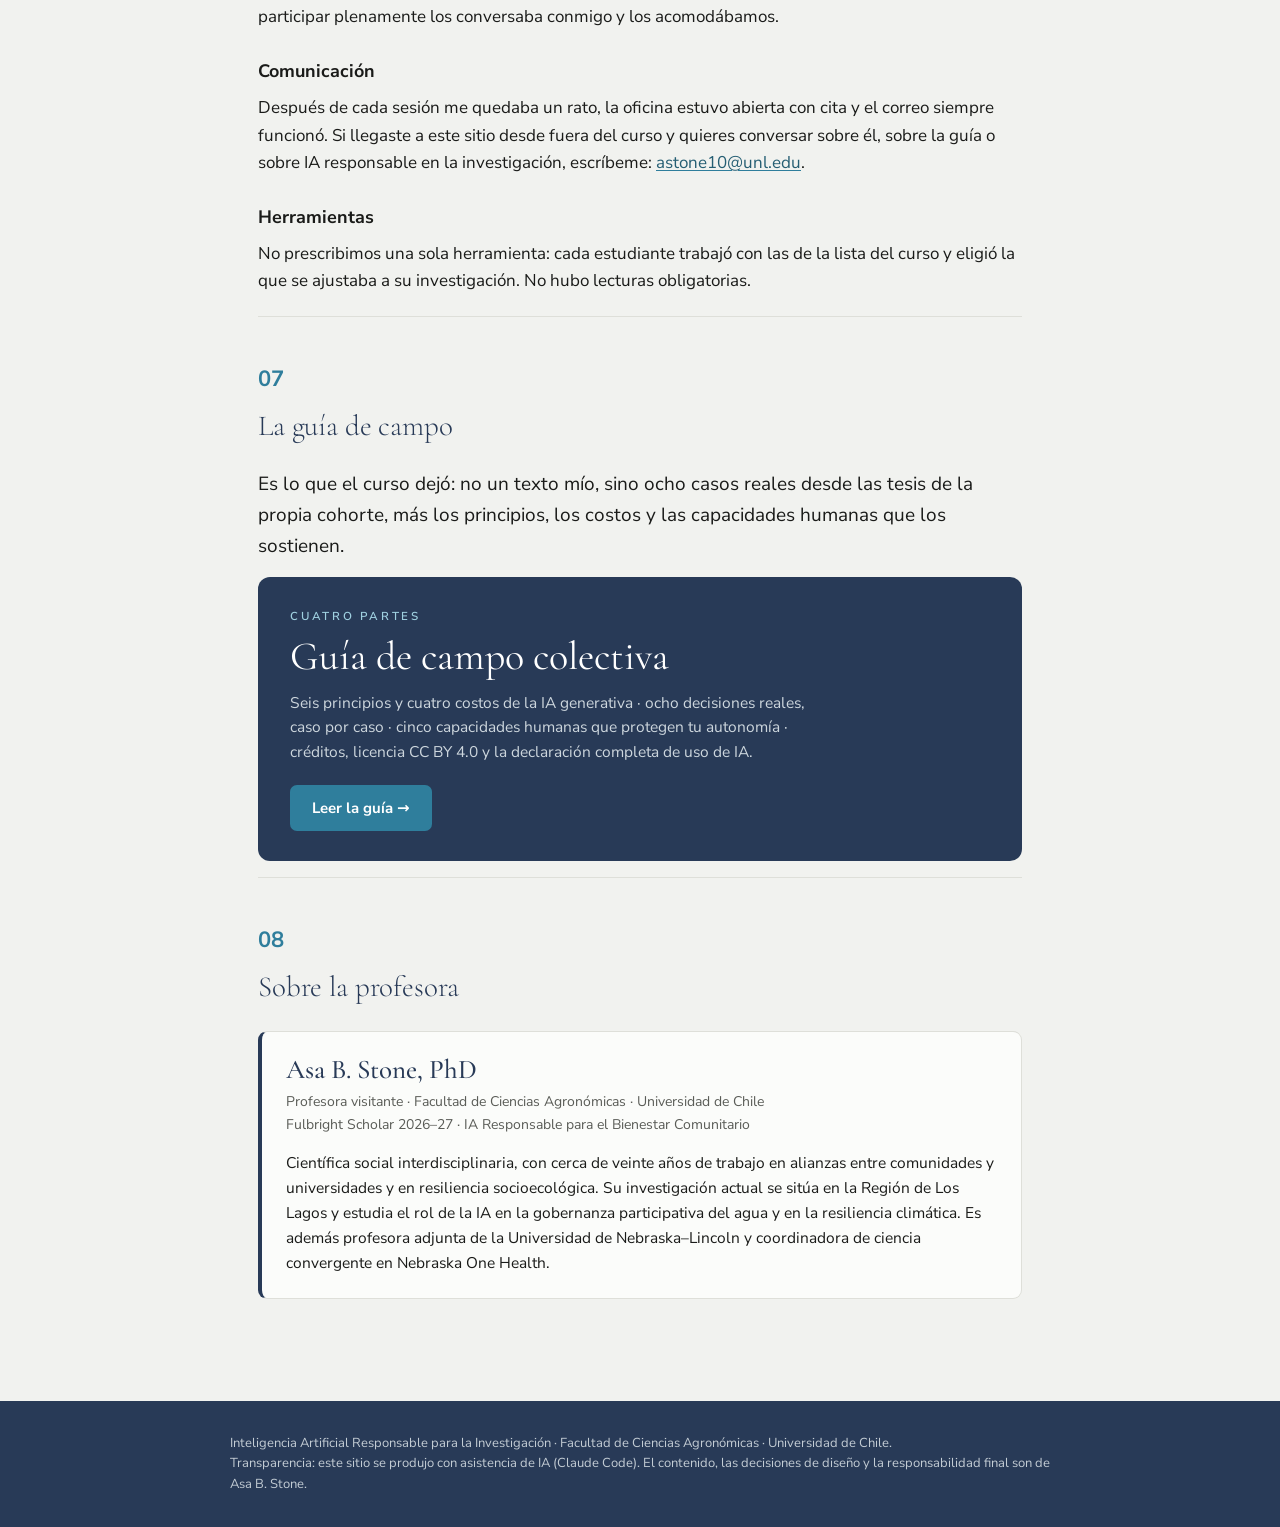
==== commit fc4d06bb: "Add files via upload" ====
--- a/index.html
+++ b/index.html
@@ -44,8 +44,8 @@
   <div class="rule"></div>
   <div class="facts">
     <span><b><span class="lang-es">Profesora</span><span class="lang-en">Instructor</span></b> Asa B. Stone, PhD</span>
-    <span><b><span class="lang-es">Curso</span><span class="lang-en">Course</span></b> AG040672 · 1 SCT</span>
-    <span><b><span class="lang-es">Dictado</span><span class="lang-en">Taught</span></b> <span class="lang-es">agosto y septiembre de 2026 · cuatro sesiones</span><span class="lang-en">August and September 2026 · four sessions</span></span>
+    <span><b><span class="lang-es">Curso</span><span class="lang-en">Course</span></b> AG040672</span>
+    <span><b><span class="lang-es">Dictado</span><span class="lang-en">Taught</span></b> <span class="lang-es">agosto y septiembre de 2026</span><span class="lang-en">August and September 2026</span></span>
     <span><b><span class="lang-es">Programa</span><span class="lang-en">Program</span></b> <span class="lang-es">Magíster en Manejo de Suelos y Aguas</span><span class="lang-en">Master&#39;s in Soil and Water Management</span></span>
   </div>
 </header>
@@ -53,7 +53,7 @@
 <div class="guiacta">
   <span class="gk"><span class="lang-es">El resultado del curso</span><span class="lang-en">What the course produced</span></span>
   <span class="gt"><span class="lang-es">Guía de campo colectiva</span><span class="lang-en">Collective field guide</span></span>
-  <span class="gd"><span class="lang-es">Qué es la IA responsable, cómo se ve dentro de una investigación real y qué capacidades humanas la sostienen. La escribió la cohorte, para la comunidad de la Facultad de Ciencias Agronómicas.</span><span class="lang-en">What responsible AI is, what it looks like inside real research, and which human capacities hold it up. Written by the cohort, for the Facultad de Ciencias Agronómicas community.</span></span>
+  <span class="gd"><span class="lang-es">Qué es la IA responsable, cómo se ve dentro de una investigación real y qué capacidades humanas la sostienen. La escribió la cohorte, para la comunidad de la Universidad de Chile y más allá, publicada en español e inglés.</span><span class="lang-en">What responsible AI is, what it looks like inside real research, and which human capacities hold it up. Written by the cohort, for the University of Chile community and beyond, published in Spanish and English.</span></span>
   <a class="gbtn" href="guia.html"><span class="lang-es">Leer la guía →</span><span class="lang-en">Read the guide →</span></a>
 </div>
 
@@ -165,11 +165,11 @@
 
 <section id="profesora">
   <span class="snum">08</span>
-  <h2><span class="lang-es">Quién dictó el curso</span><span class="lang-en">Who taught the course</span></h2>
+  <h2><span class="lang-es">Sobre la profesora</span><span class="lang-en">About the instructor</span></h2>
   <div class="bio">
     <p class="bname">Asa B. Stone, PhD</p>
     <p class="brole"><span class="lang-es">Profesora visitante · Facultad de Ciencias Agronómicas · Universidad de Chile<br>Fulbright Scholar 2026&ndash;27 · IA Responsable para el Bienestar Comunitario</span><span class="lang-en">Visiting Professor · Facultad de Ciencias Agronómicas · University of Chile<br>Fulbright Scholar 2026&ndash;27 · Responsible AI for Community Wellbeing</span></p>
-    <p><span class="lang-es">Científica social interdisciplinaria, con cerca de veinte años de trabajo en alianzas entre comunidades y universidades y en resiliencia socioecológica. Su investigación actual se sitúa en la Región de Los Lagos y estudia el rol de la IA en la gobernanza participativa del agua y en la resiliencia climática. Es además profesora adjunta de la Universidad de Nebraska&ndash;Lincoln.</span><span class="lang-en">Interdisciplinary social scientist with close to twenty years of work in community&ndash;university partnerships and social-ecological resilience. Her current research is based in Chile&#39;s Los Lagos region and studies the role of AI in participatory water governance and climate resilience. She is also an adjunct professor at the University of Nebraska&ndash;Lincoln.</span></p>
+    <p><span class="lang-es">Científica social interdisciplinaria, con cerca de veinte años de trabajo en alianzas entre comunidades y universidades y en resiliencia socioecológica. Su investigación actual se sitúa en la Región de Los Lagos y estudia el rol de la IA en la gobernanza participativa del agua y en la resiliencia climática. Es además profesora adjunta de la Universidad de Nebraska&ndash;Lincoln y coordinadora de ciencia convergente en Nebraska One Health.</span><span class="lang-en">Interdisciplinary social scientist with close to twenty years of work in community&ndash;university partnerships and social-ecological resilience. Her current research is based in Chile&#39;s Los Lagos region and studies the role of AI in participatory water governance and climate resilience. She is also an adjunct professor at the University of Nebraska&ndash;Lincoln and the Convergence Science Coordinator at Nebraska One Health.</span></p>
   </div>
 </section>
 
--- a/styles.css
+++ b/styles.css
@@ -29,7 +29,7 @@
 .wrap{max-width:820px; margin:0 auto; padding:0 28px 72px;}
 .banner{background:var(--void); color:var(--kumo); font-size:13px; text-align:center; padding:9px 16px;}
 .banner b{font-weight:700;}
-a{color:var(--water); text-decoration:underline; text-underline-offset:2px;}
+a{color:var(--water-ink); text-decoration:underline; text-decoration-color:var(--water); text-underline-offset:2px;}
 a:focus-visible{outline:2px solid var(--water); outline-offset:2px;}
 strong{font-weight:700;}
 
@@ -166,3 +166,33 @@
 @media(min-width:641px) and (max-width:768px){
   .outcomes{grid-template-columns:1fr 1fr;}
 }
+
+/* ── La guía de campo: el destino del sitio (agregado 2026-09-07) ───────── */
+/* Callout box (no interactivo) con un único botón real adentro — antes todo
+   el bloque era un <a>, lo que leía como un enlace gigante en vez de una
+   caja con una acción (corregido 2026-10-30). */
+.guiacta{display:block; background:var(--void); color:var(--kumo); border-radius:12px;
+  padding:30px 32px; margin:4px 0 10px;}
+.guiacta .gk{display:block; font-weight:600; text-transform:uppercase; letter-spacing:.24em;
+  font-size:11.5px; color:#9fd0e0; margin-bottom:10px;}
+.guiacta .gt{display:block; font-family:'Cormorant Garamond',Georgia,serif; font-weight:400;
+  font-size:40px; line-height:1.08; color:#fff; margin-bottom:12px;}
+.guiacta .gd{display:block; font-size:15.5px; line-height:1.6; color:#cdd6dd; max-width:60ch; margin-bottom:20px;}
+.guiacta .gbtn{display:inline-block; background:var(--water); color:#fff; font-weight:700;
+  font-size:15px; padding:11px 22px; border-radius:7px; text-decoration:none;
+  transition:transform .15s ease, box-shadow .15s ease, background .15s ease;}
+.guiacta .gbtn:hover{background:#3a92b1; transform:translateY(-2px); box-shadow:0 10px 26px rgba(40,58,87,.22);}
+
+/* ── Quién dictó el curso (agregado 2026-09-07) ─────────────────────────── */
+.bio{background:var(--kumo); border:1px solid var(--suna); border-left:4px solid var(--void);
+  border-radius:9px; padding:22px 24px; margin:16px 0 24px;}
+.bio .bname{font-family:'Cormorant Garamond',Georgia,serif; font-size:27px; font-weight:500;
+  color:var(--void); margin:0 0 5px; line-height:1.15;}
+.bio .brole{font-size:14px; color:var(--hai); line-height:1.65; margin:0 0 14px;}
+.bio p:last-child{margin:0; font-size:15.5px;}
+
+@media(max-width:640px){
+  .guiacta{padding:24px 22px;}
+  .guiacta .gt{font-size:31px;}
+  .guiacta .gbtn{display:block; text-align:center;}
+}
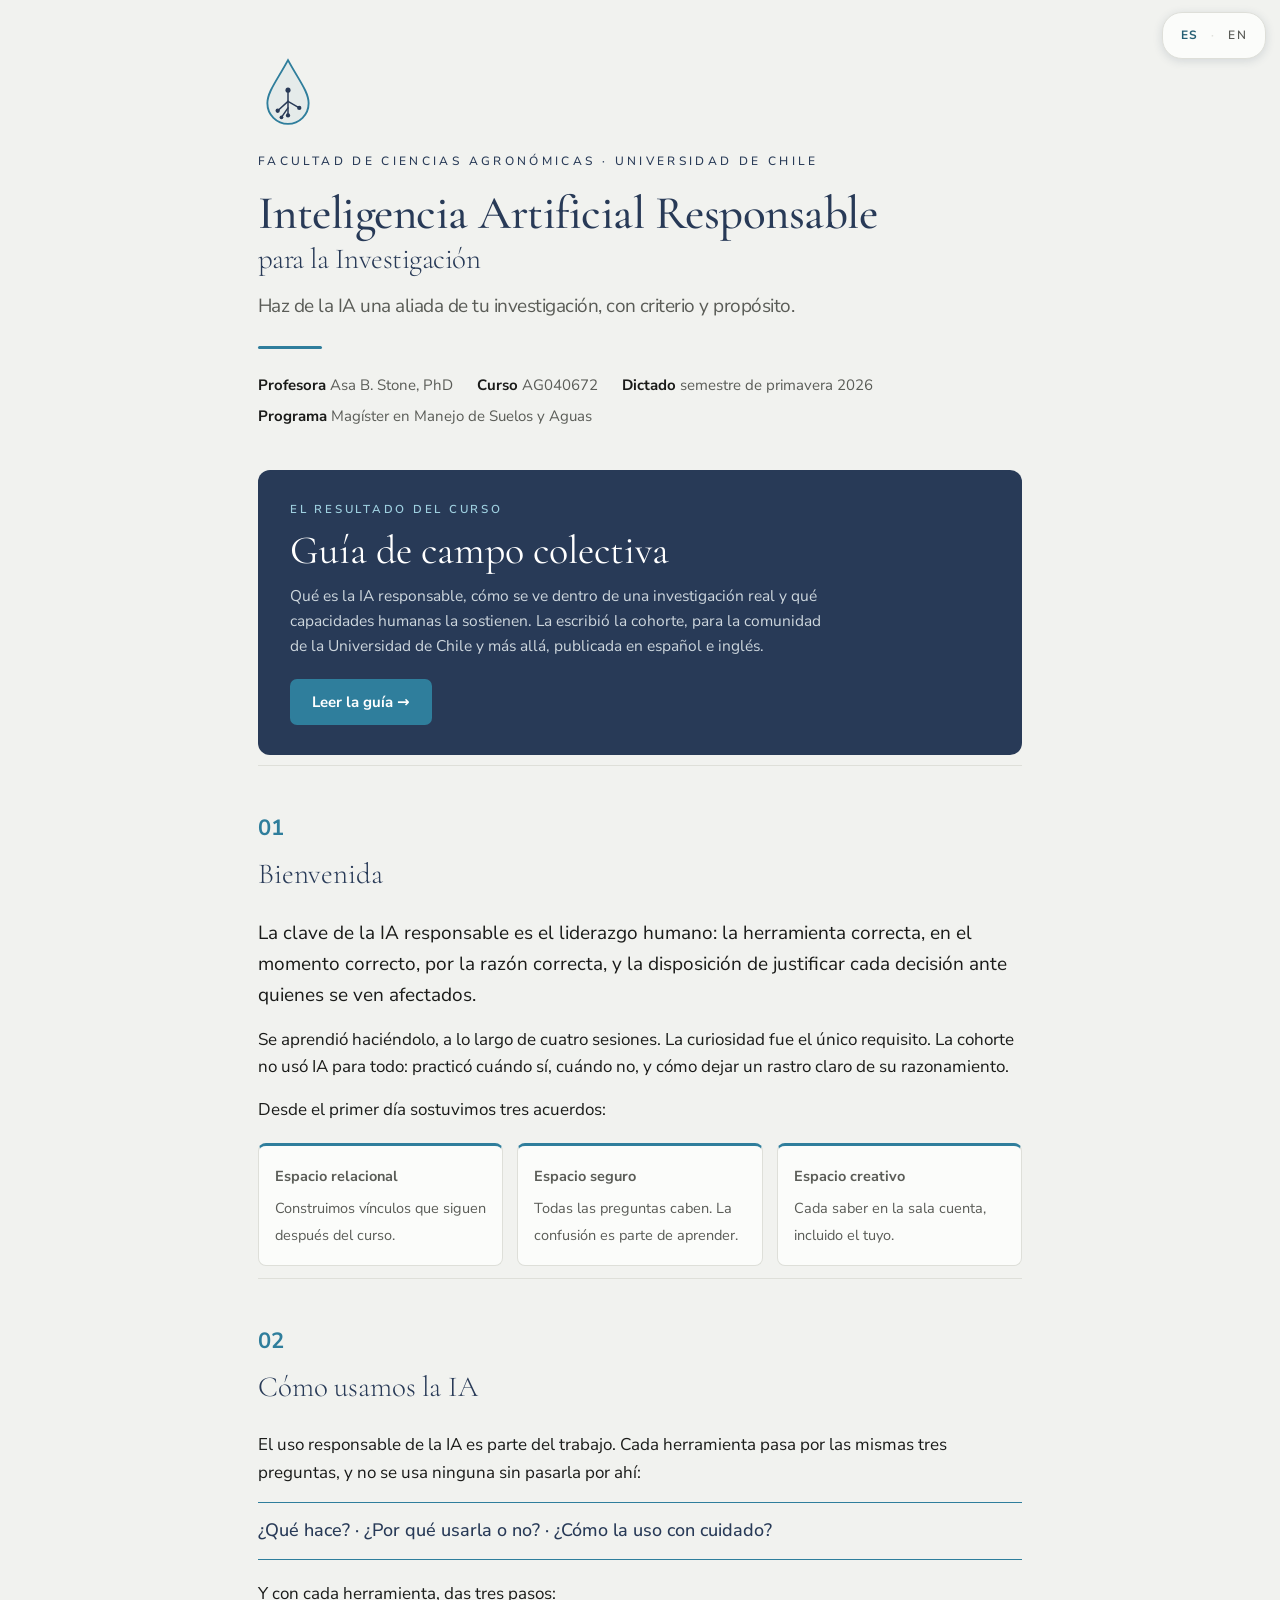
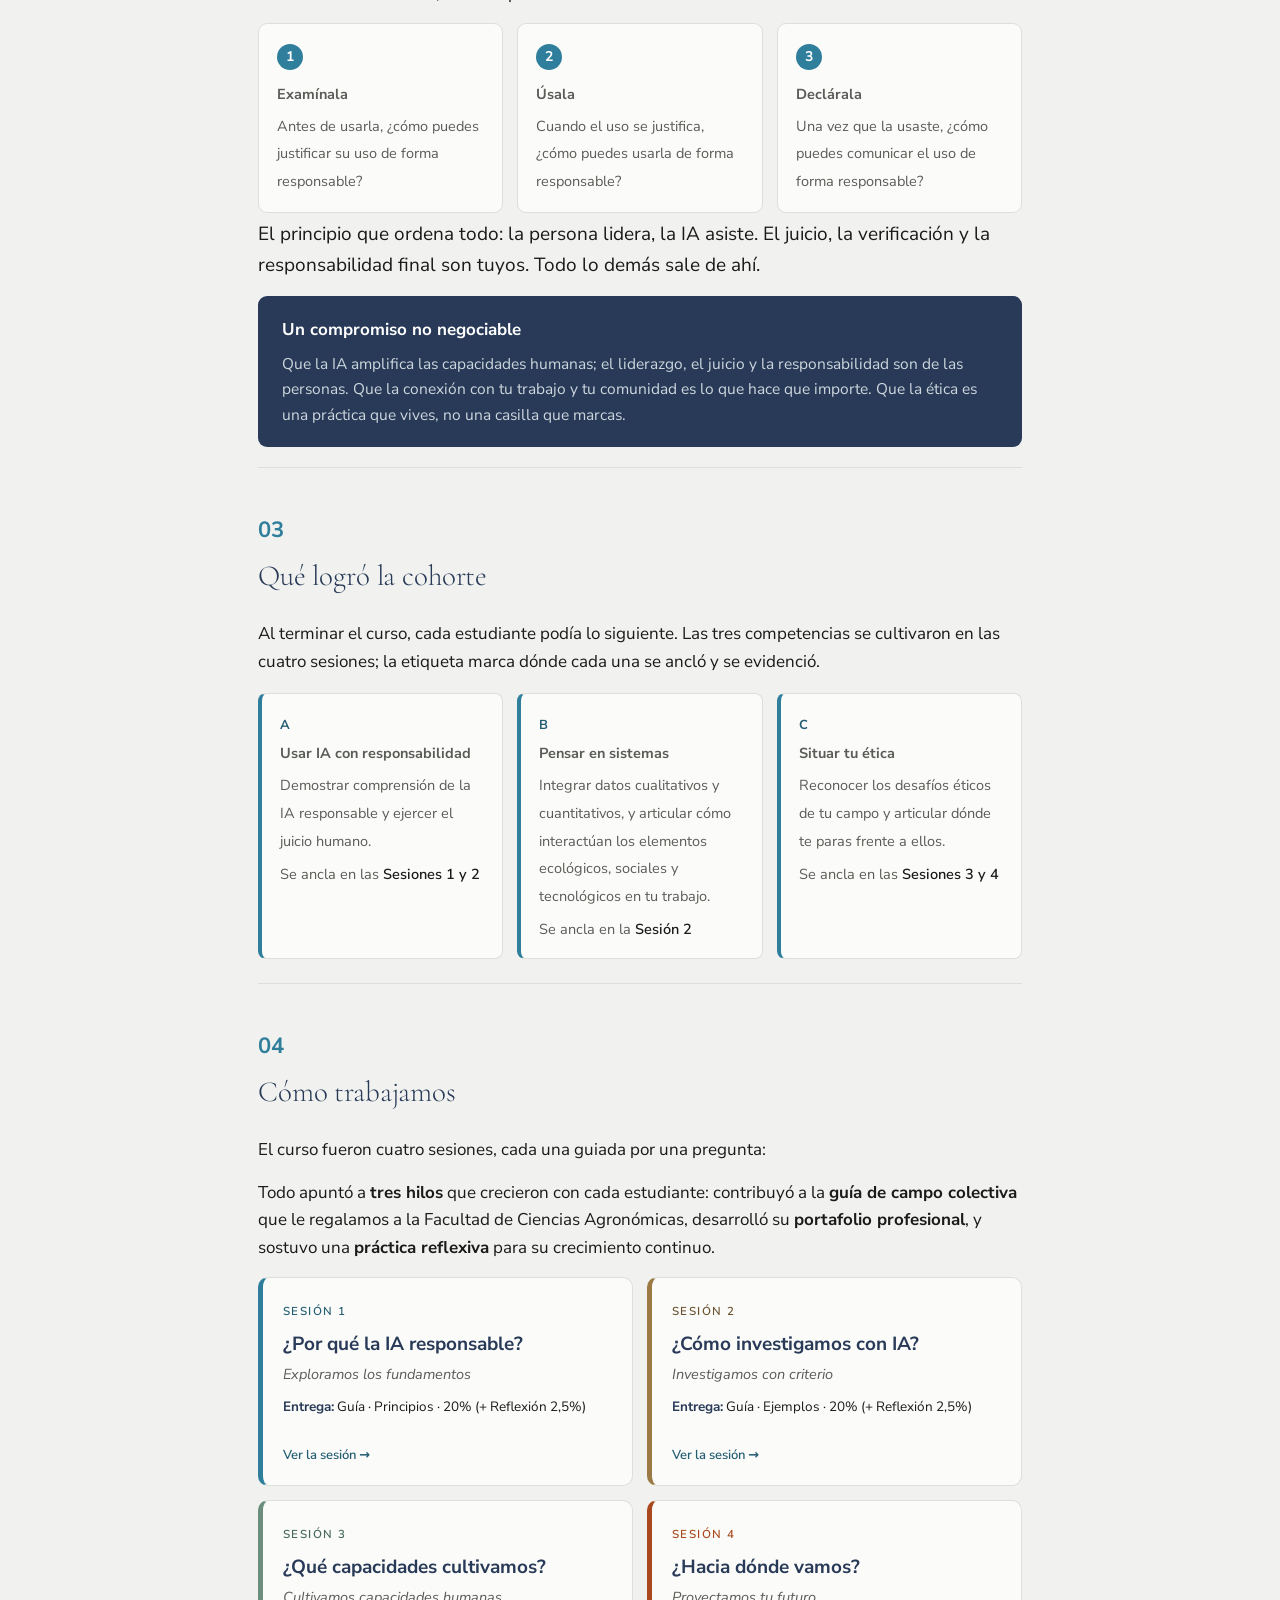
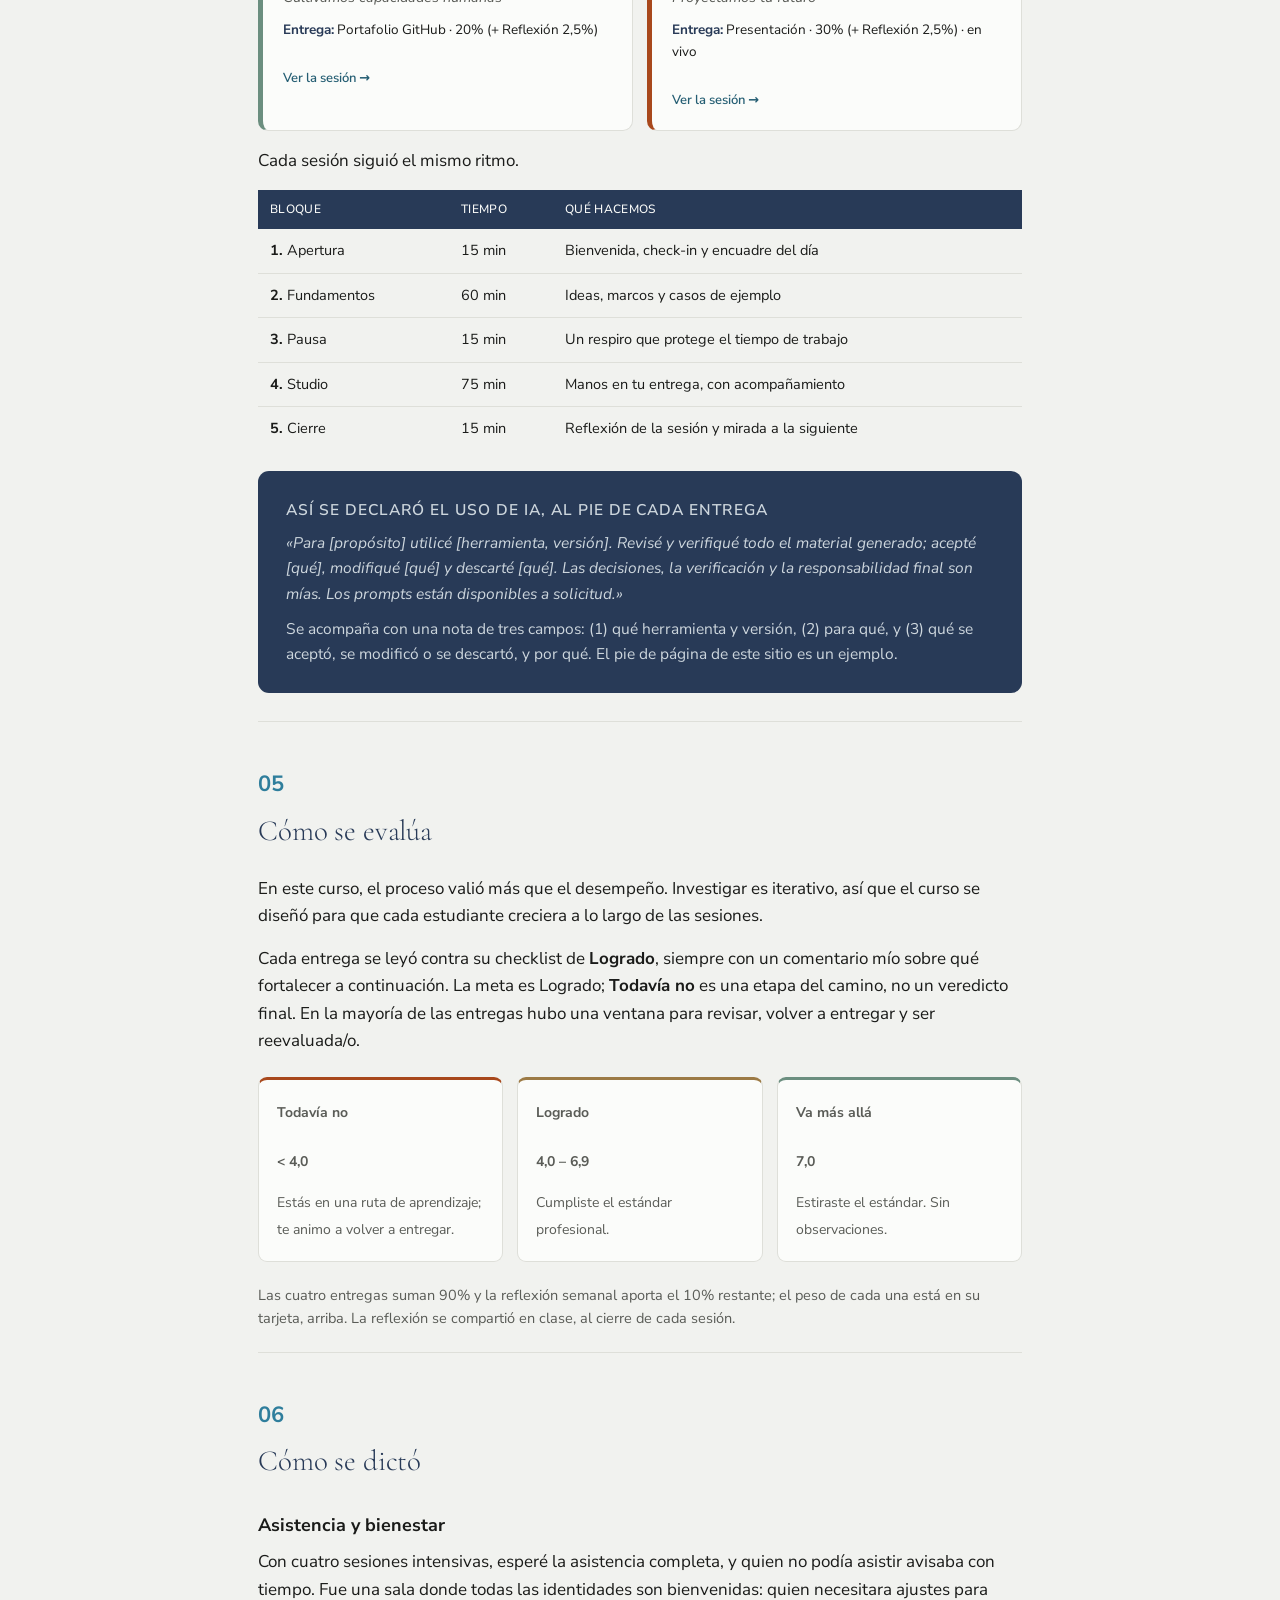
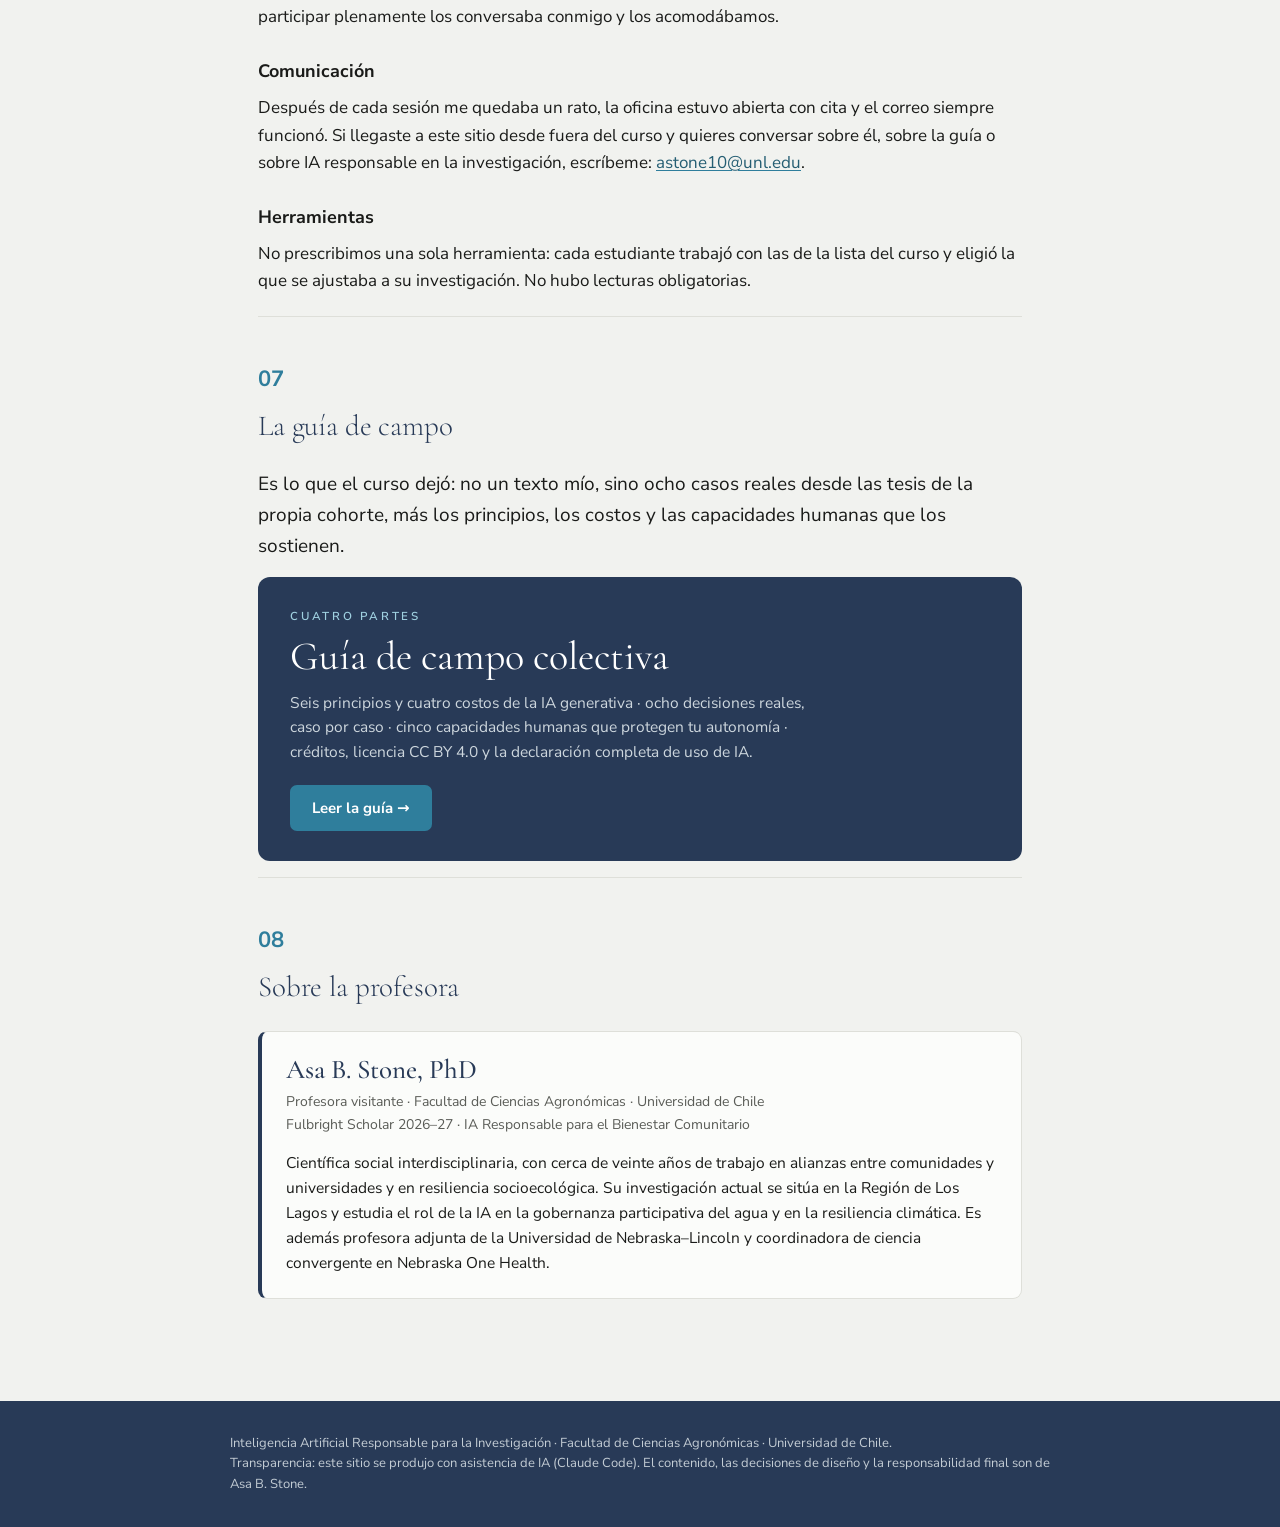
==== commit 9de4e49d: "Add files via upload" ====
--- a/index.html
+++ b/index.html
@@ -45,7 +45,7 @@
   <div class="facts">
     <span><b><span class="lang-es">Profesora</span><span class="lang-en">Instructor</span></b> Asa B. Stone, PhD</span>
     <span><b><span class="lang-es">Curso</span><span class="lang-en">Course</span></b> AG040672</span>
-    <span><b><span class="lang-es">Dictado</span><span class="lang-en">Taught</span></b> <span class="lang-es">agosto y septiembre de 2026</span><span class="lang-en">August and September 2026</span></span>
+    <span><b><span class="lang-es">Dictado</span><span class="lang-en">Taught</span></b> <span class="lang-es">semestre de primavera 2026</span><span class="lang-en">Spring semester 2026</span></span>
     <span><b><span class="lang-es">Programa</span><span class="lang-en">Program</span></b> <span class="lang-es">Magíster en Manejo de Suelos y Aguas</span><span class="lang-en">Master&#39;s in Soil and Water Management</span></span>
   </div>
 </header>
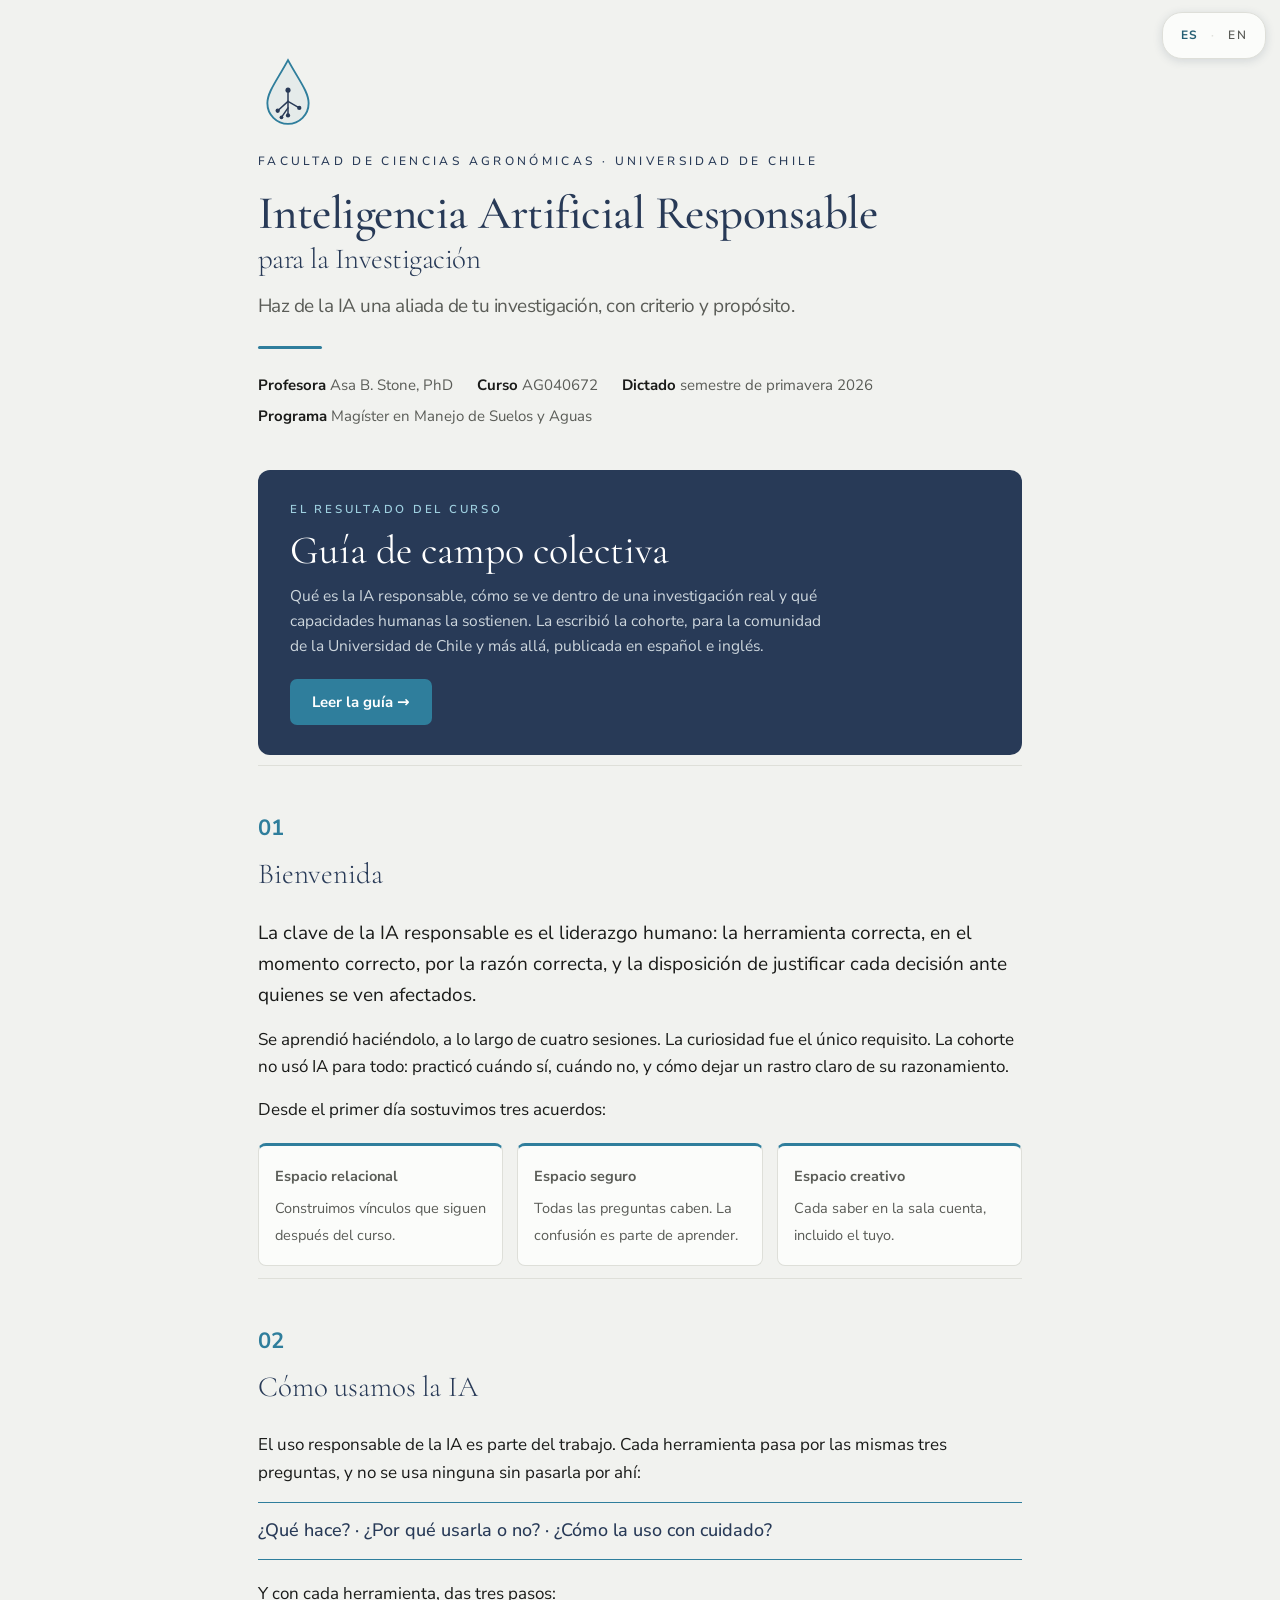
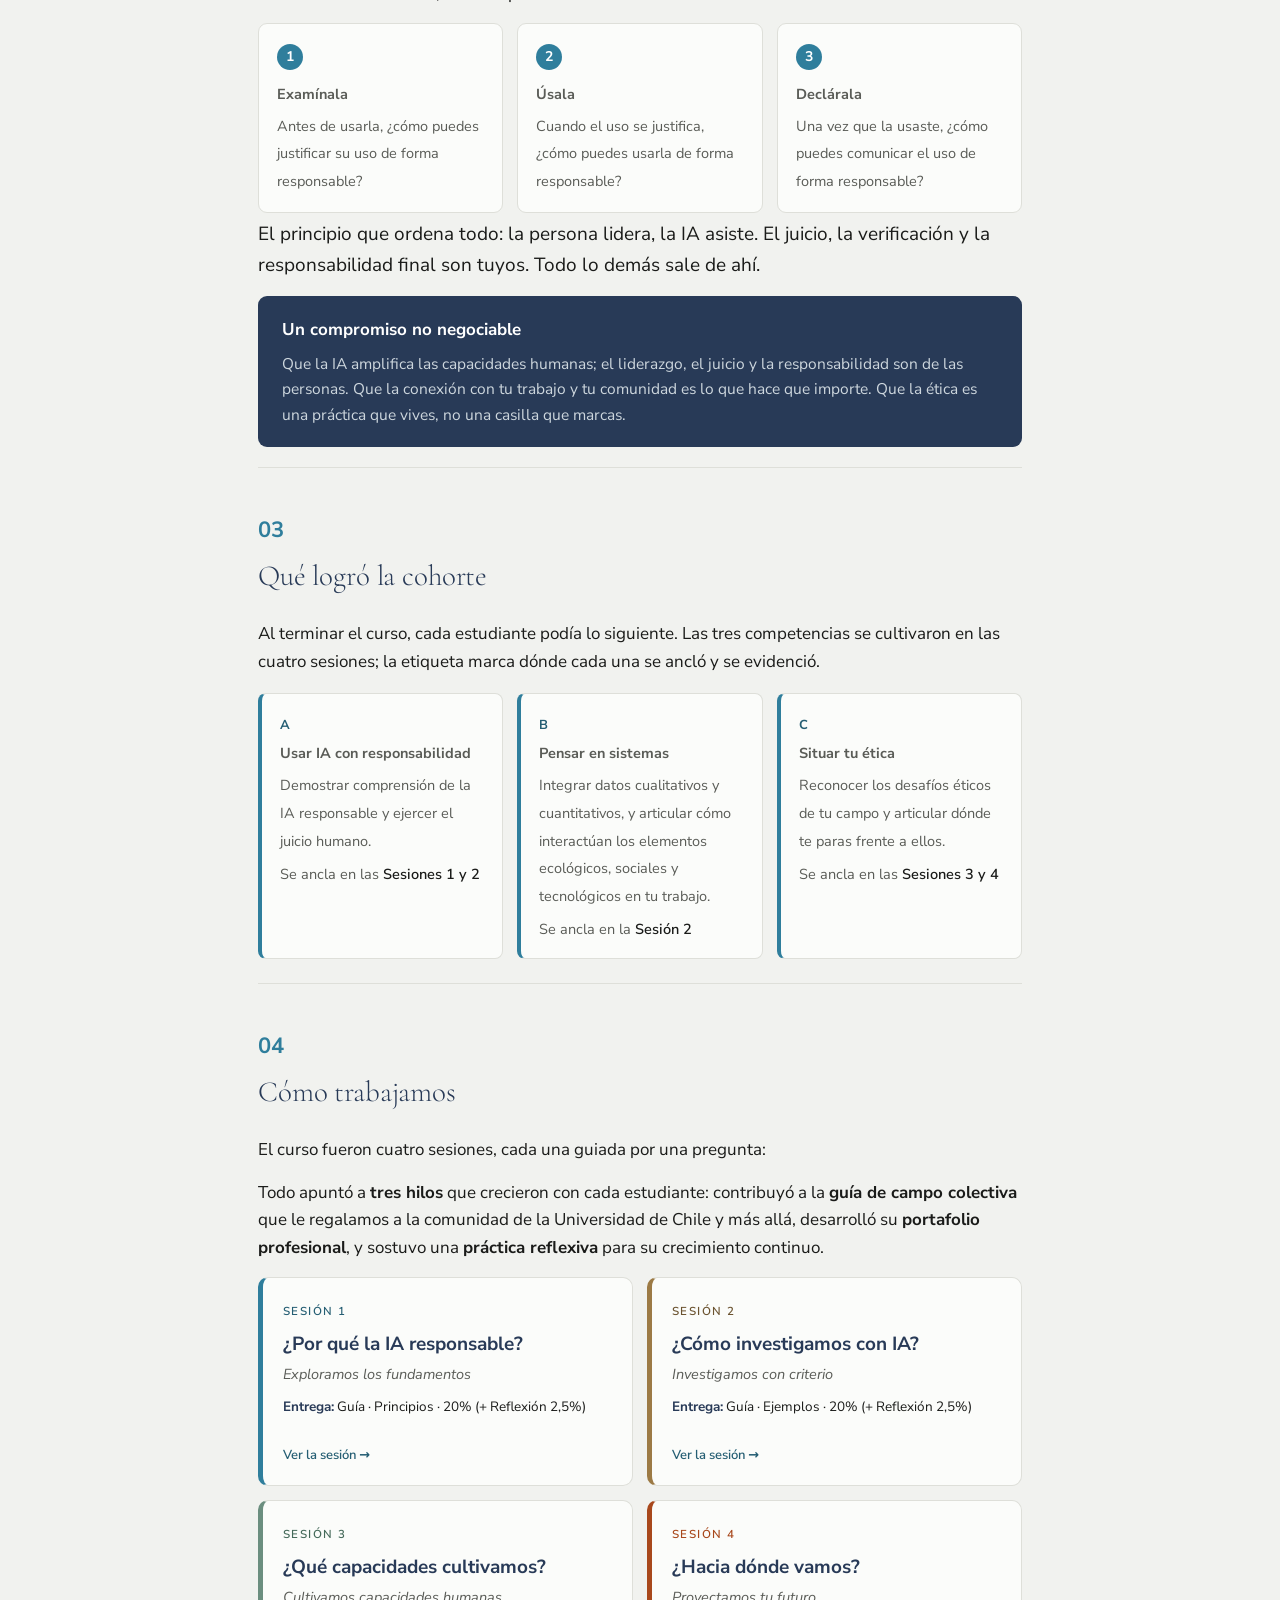
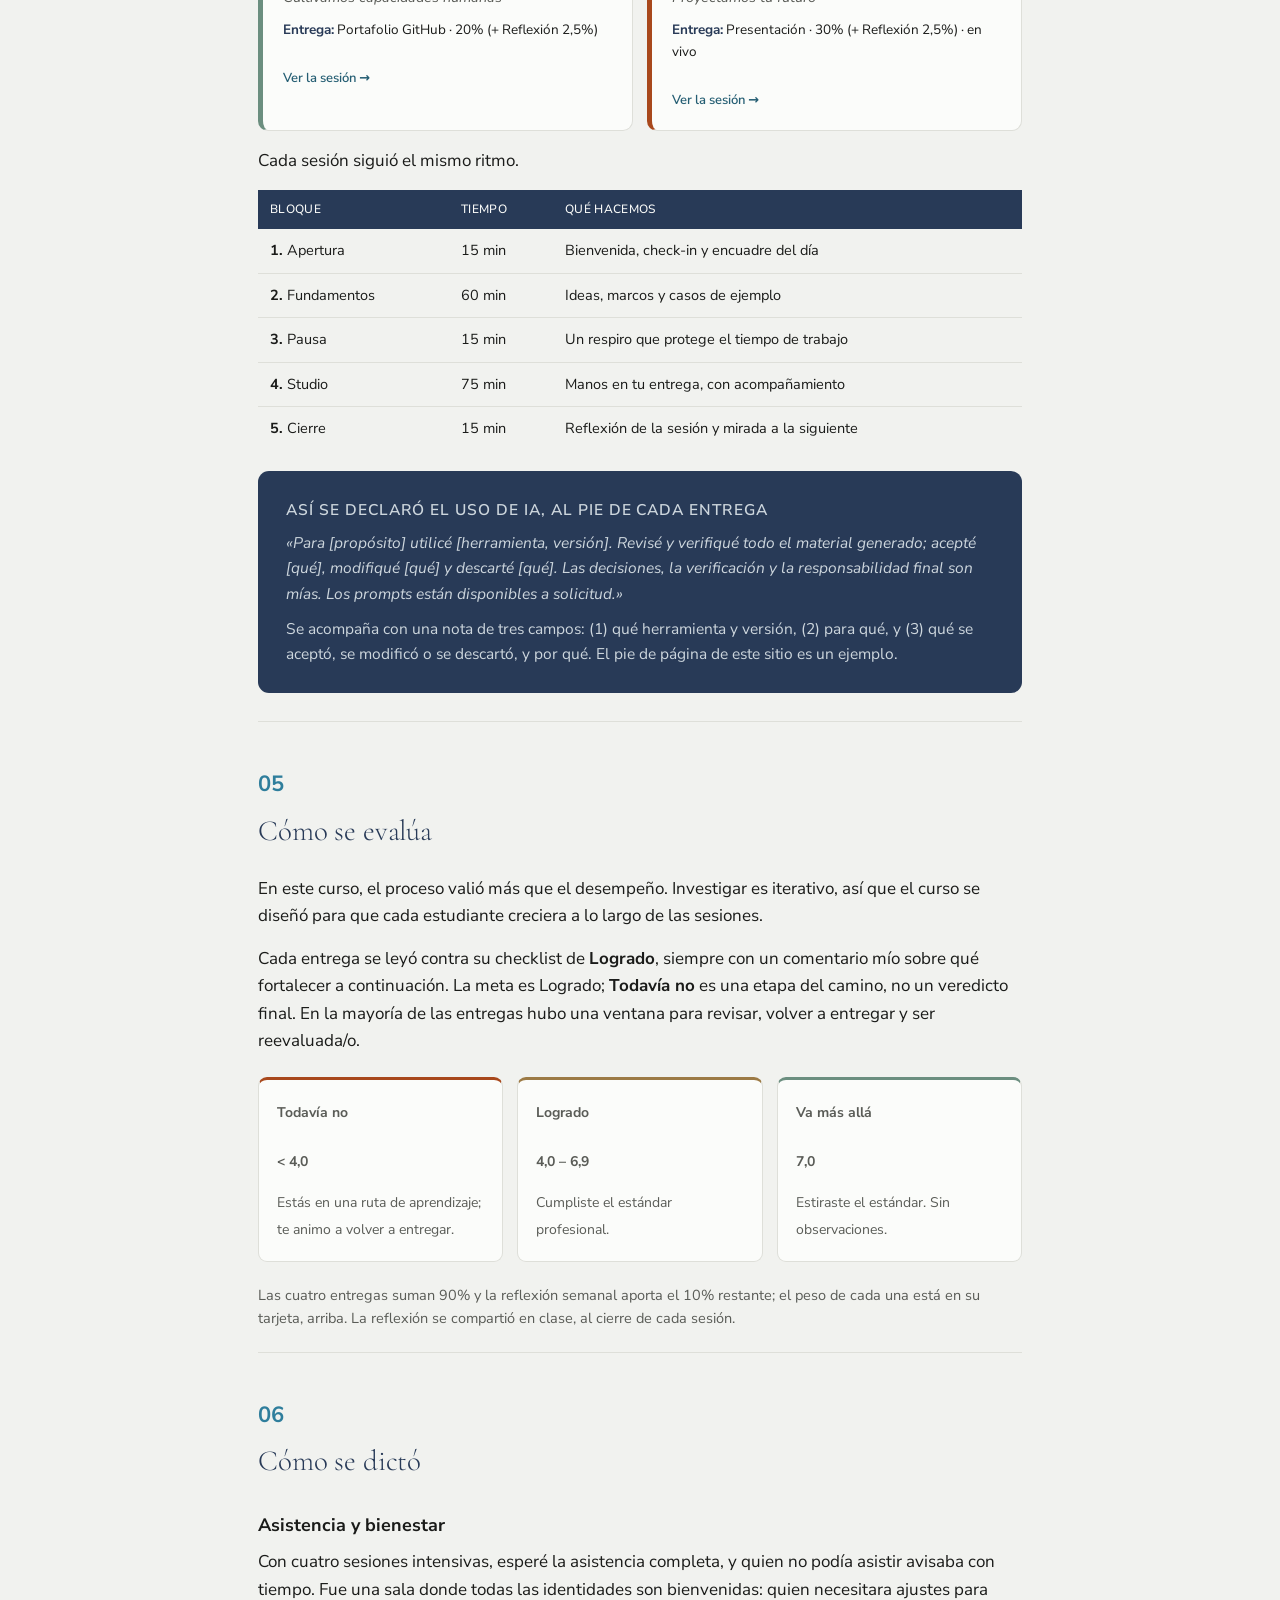
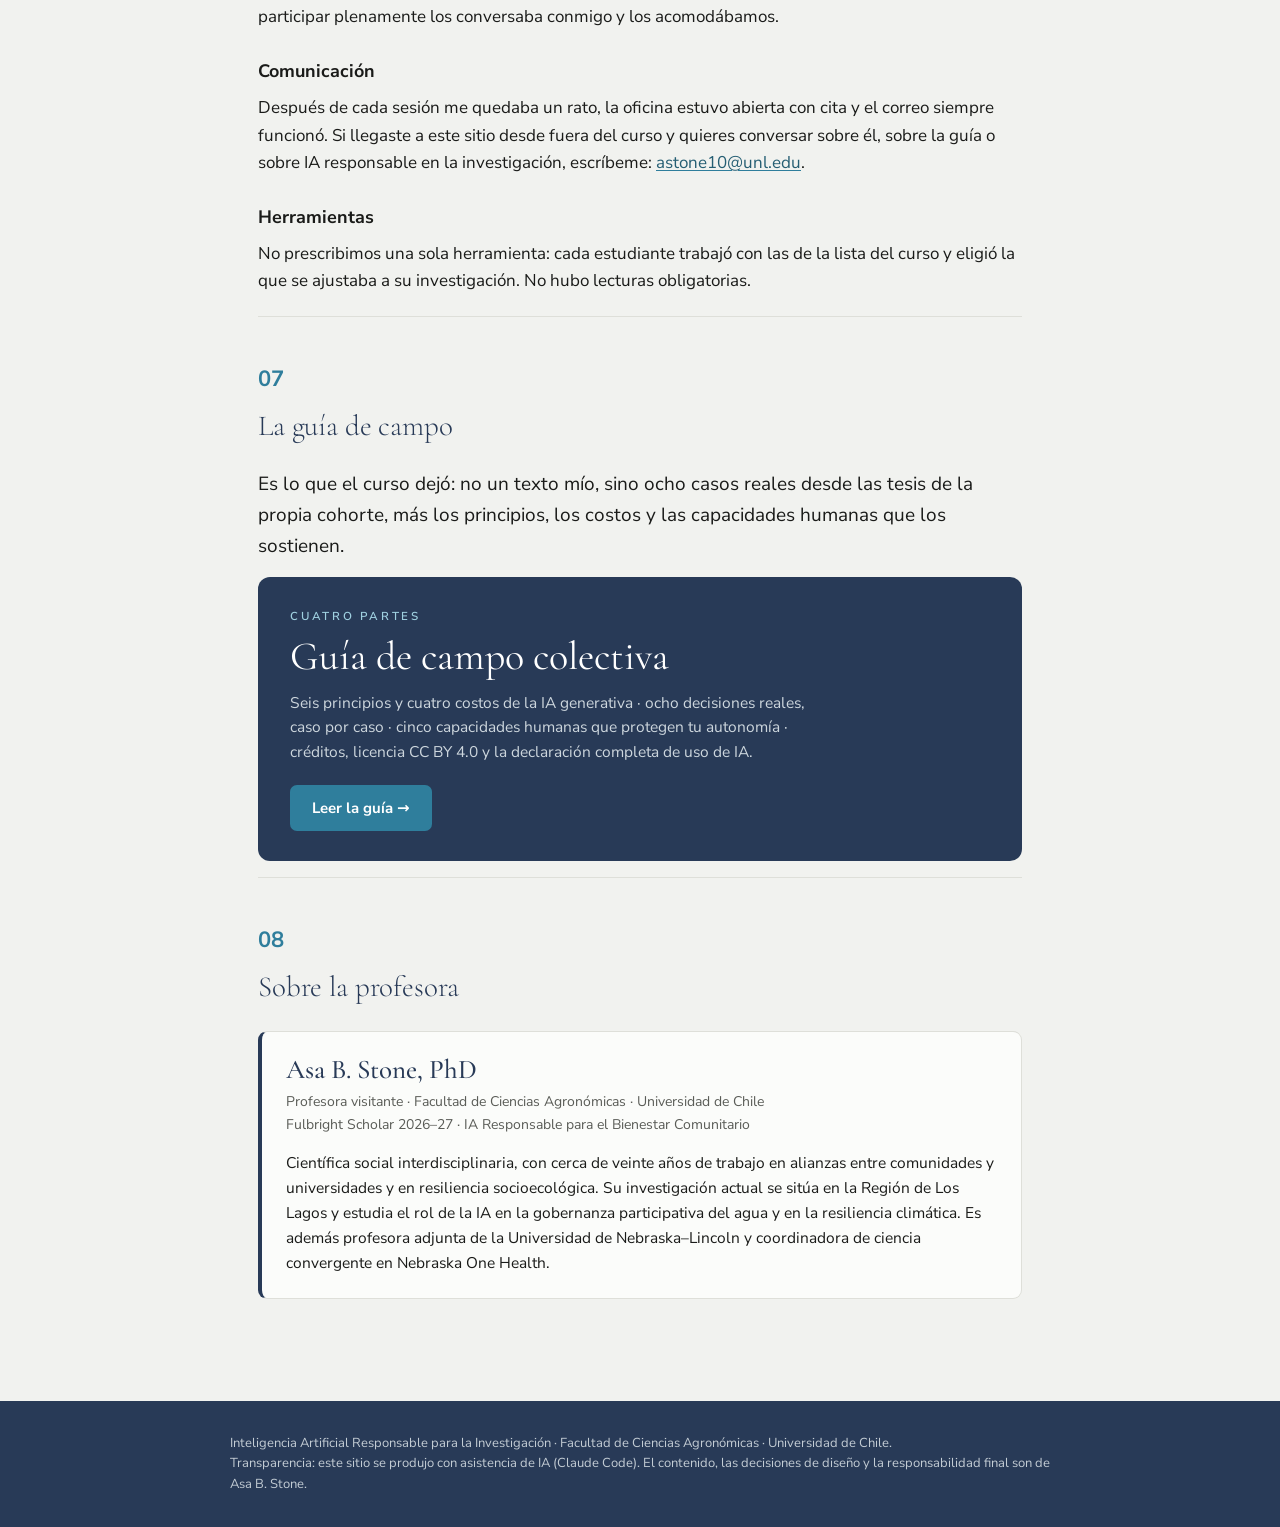
==== commit 87f62d89: "Add files via upload" ====
--- a/index.html
+++ b/index.html
@@ -103,7 +103,7 @@
   <span class="snum">04</span>
   <h2><span class="lang-es">Cómo trabajamos</span><span class="lang-en">How we work</span></h2>
   <p><span class="lang-es">El curso fueron cuatro sesiones, cada una guiada por una pregunta:</span><span class="lang-en">The course was four sessions, each guided by a question:</span></p>
-  <p><span class="lang-es">Todo apuntó a <strong>tres hilos</strong> que crecieron con cada estudiante: contribuyó a la <strong>guía de campo colectiva</strong> que le regalamos a la Facultad de Ciencias Agronómicas, desarrolló su <strong>portafolio profesional</strong>, y sostuvo una <strong>práctica reflexiva</strong> para su crecimiento continuo.</span><span class="lang-en">Everything built on <strong>three threads</strong> that grew with each student: they contributed to the <strong>collective field guide</strong> we gift to the Facultad de Ciencias Agronómicas, they developed their <strong>professional portfolio</strong>, and they sustained a <strong>reflective practice</strong> for their continuous growth.</span></p>
+  <p><span class="lang-es">Todo apuntó a <strong>tres hilos</strong> que crecieron con cada estudiante: contribuyó a la <strong>guía de campo colectiva</strong> que le regalamos a la comunidad de la Universidad de Chile y más allá, desarrolló su <strong>portafolio profesional</strong>, y sostuvo una <strong>práctica reflexiva</strong> para su crecimiento continuo.</span><span class="lang-en">Everything built on <strong>three threads</strong> that grew with each student: they contributed to the <strong>collective field guide</strong> we gift to the University of Chile community and beyond, they developed their <strong>professional portfolio</strong>, and they sustained a <strong>reflective practice</strong> for their continuous growth.</span></p>
   <div class="weekgrid">
     <a class="card c1" href="sesion-1.html"><span class="wk"><span class="lang-es">Sesión 1</span><span class="lang-en">Session 1</span></span><h3><span class="lang-es">¿Por qué la IA responsable?</span><span class="lang-en">Why responsible AI?</span></h3><p class="q"><span class="lang-es">Exploramos los fundamentos</span><span class="lang-en">We explore the foundations</span></p><p class="drop"><b><span class="lang-es">Entrega:</span><span class="lang-en">Deliverable:</span></b> <span class="lang-es">Guía · Principios · 20% (+ Reflexión 2,5%)</span><span class="lang-en">Guide · Principles · 20% (+ Reflection 2.5%)</span></p><span class="more"><span class="lang-es">Ver la sesión →</span><span class="lang-en">See the session →</span></span></a>
     <a class="card c2" href="sesion-2.html"><span class="wk"><span class="lang-es">Sesión 2</span><span class="lang-en">Session 2</span></span><h3><span class="lang-es">¿Cómo investigamos con IA?</span><span class="lang-en">How do we research with AI?</span></h3><p class="q"><span class="lang-es">Investigamos con criterio</span><span class="lang-en">We research with judgment</span></p><p class="drop"><b><span class="lang-es">Entrega:</span><span class="lang-en">Deliverable:</span></b> <span class="lang-es">Guía · Ejemplos · 20% (+ Reflexión 2,5%)</span><span class="lang-en">Guide · Examples · 20% (+ Reflection 2.5%)</span></p><span class="more"><span class="lang-es">Ver la sesión →</span><span class="lang-en">See the session →</span></span></a>
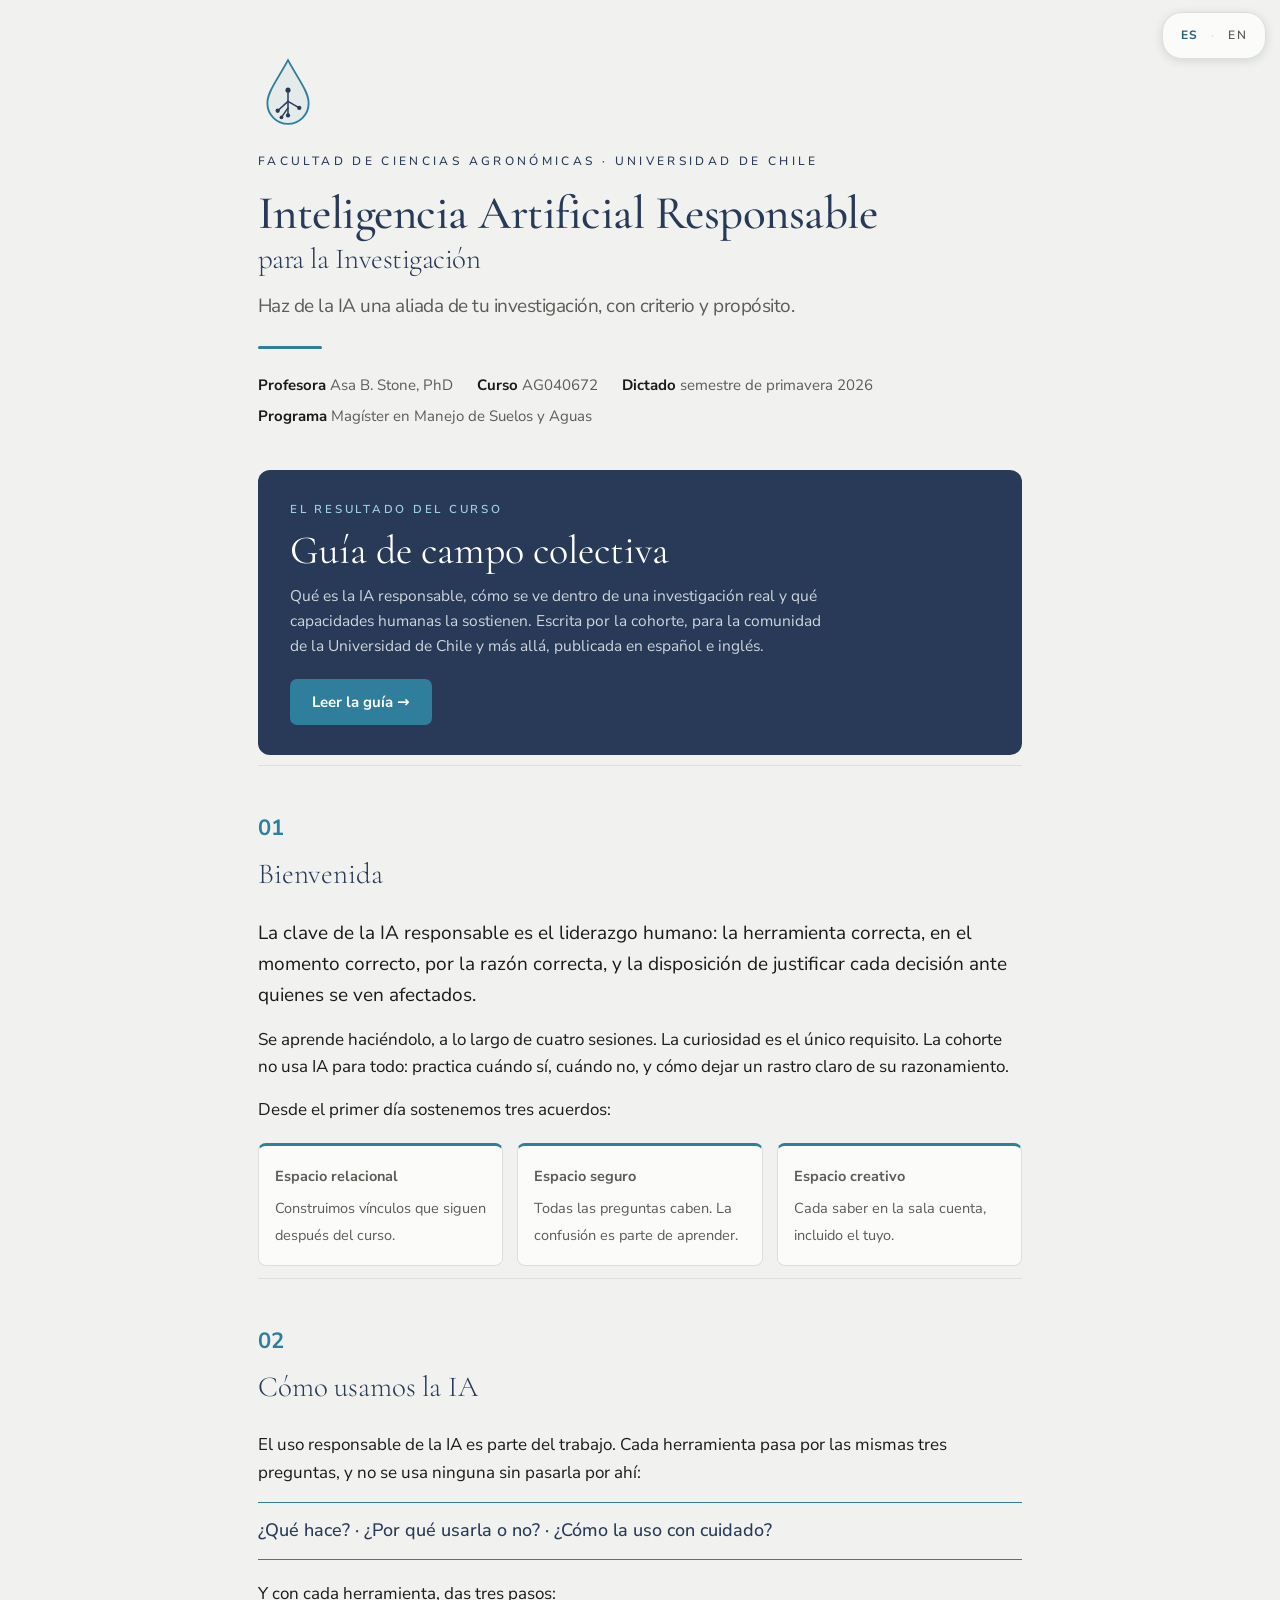
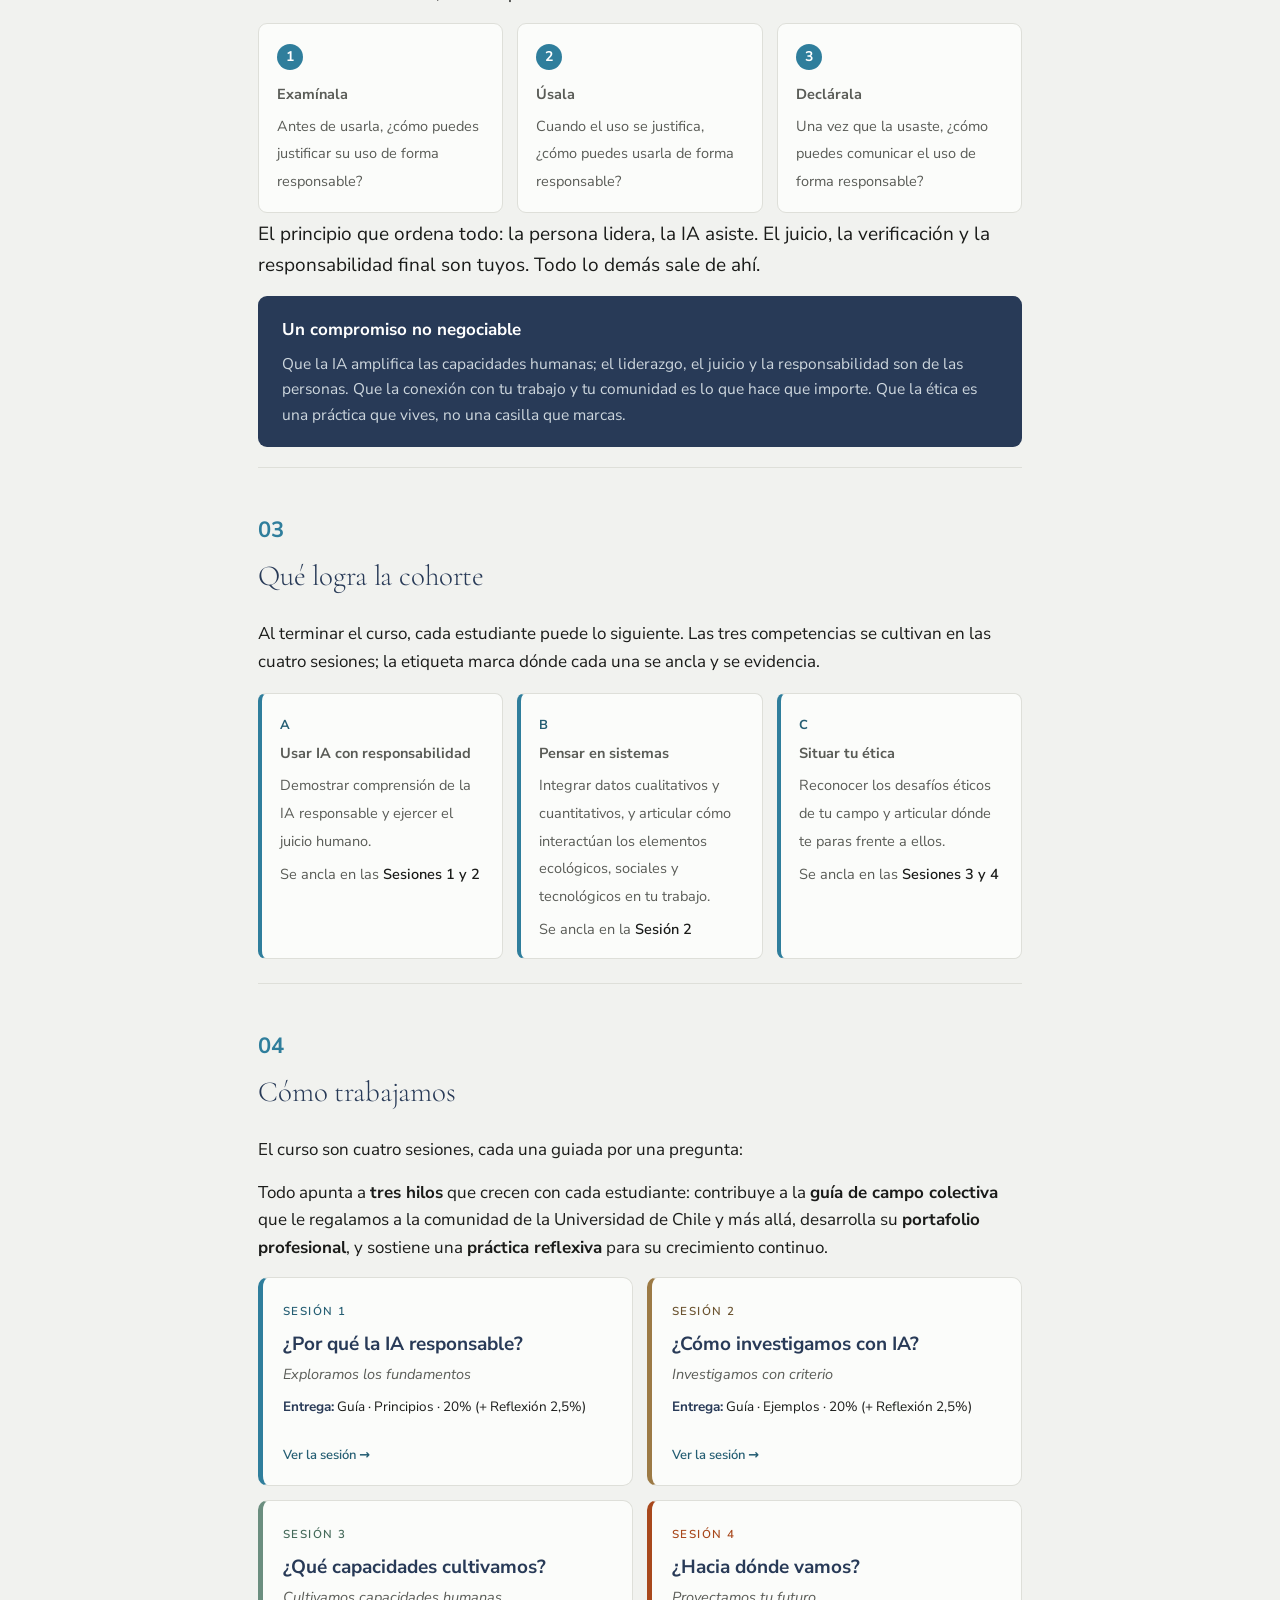
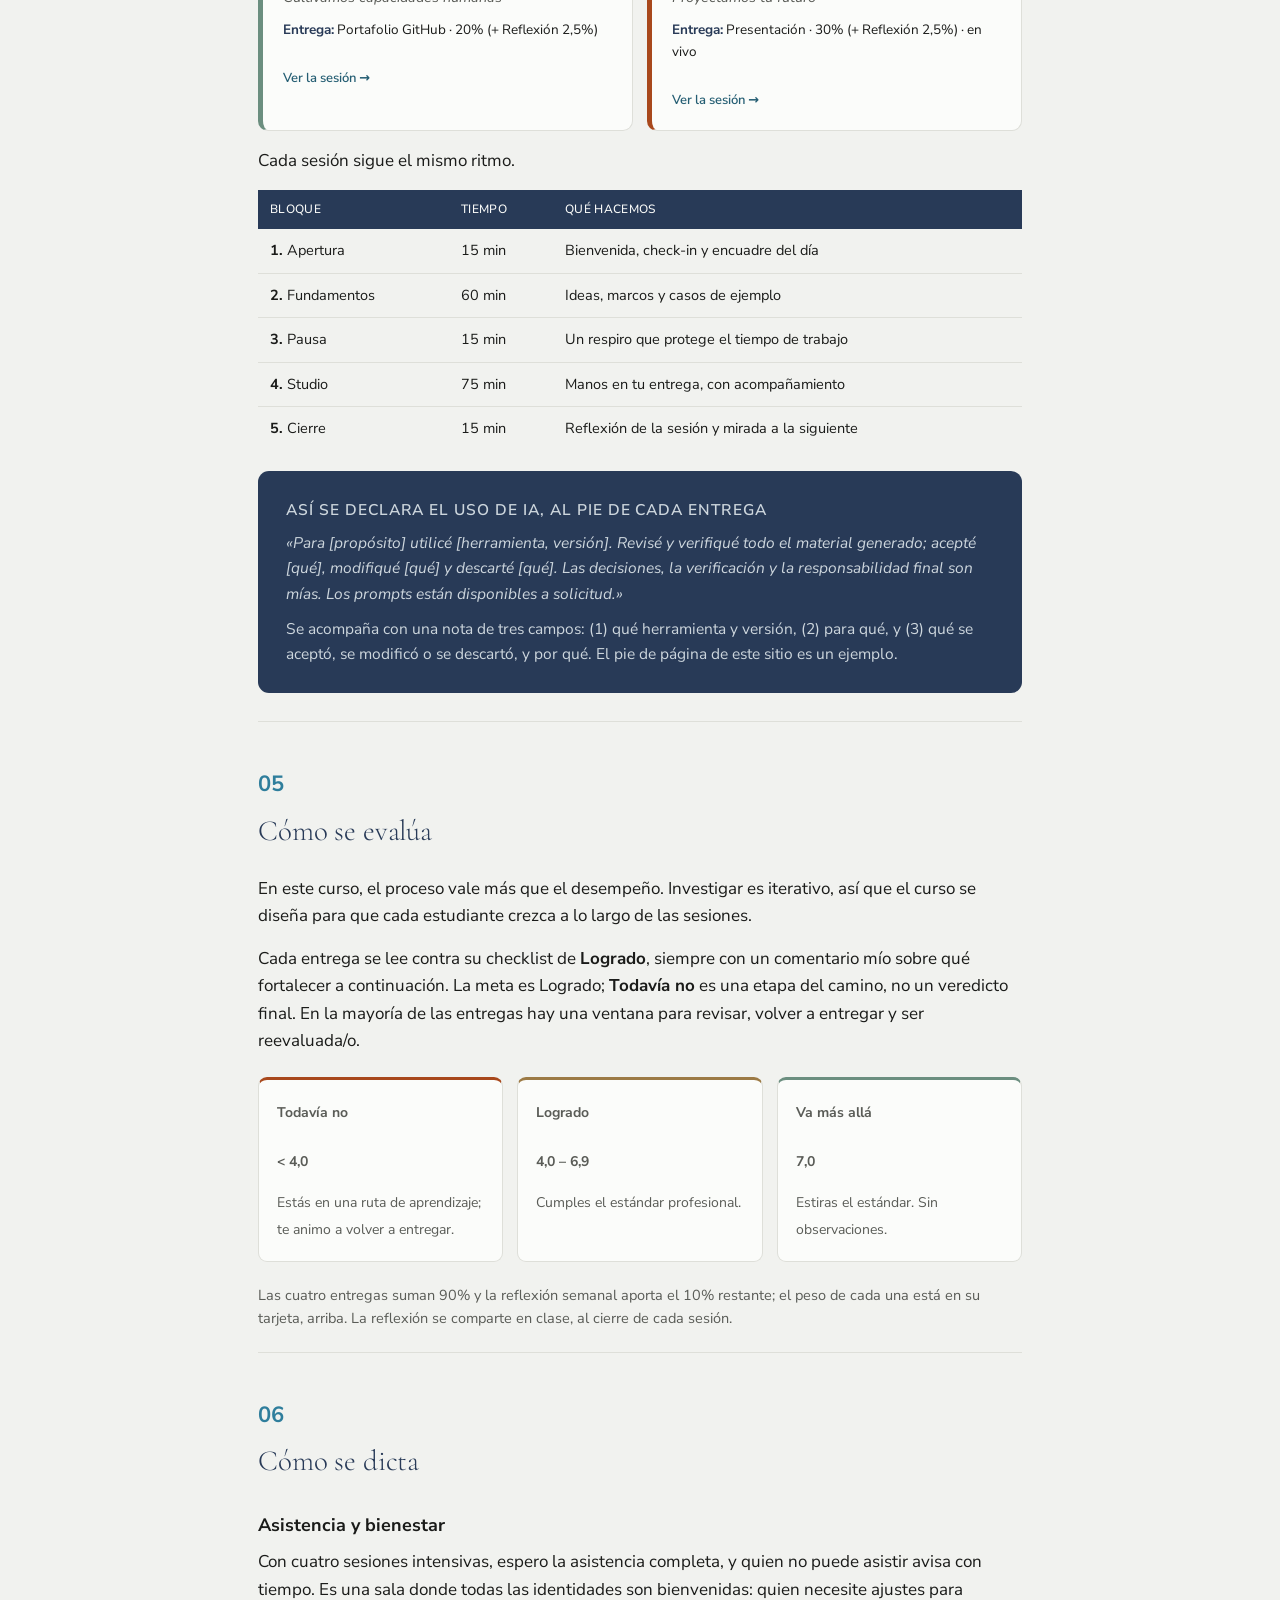
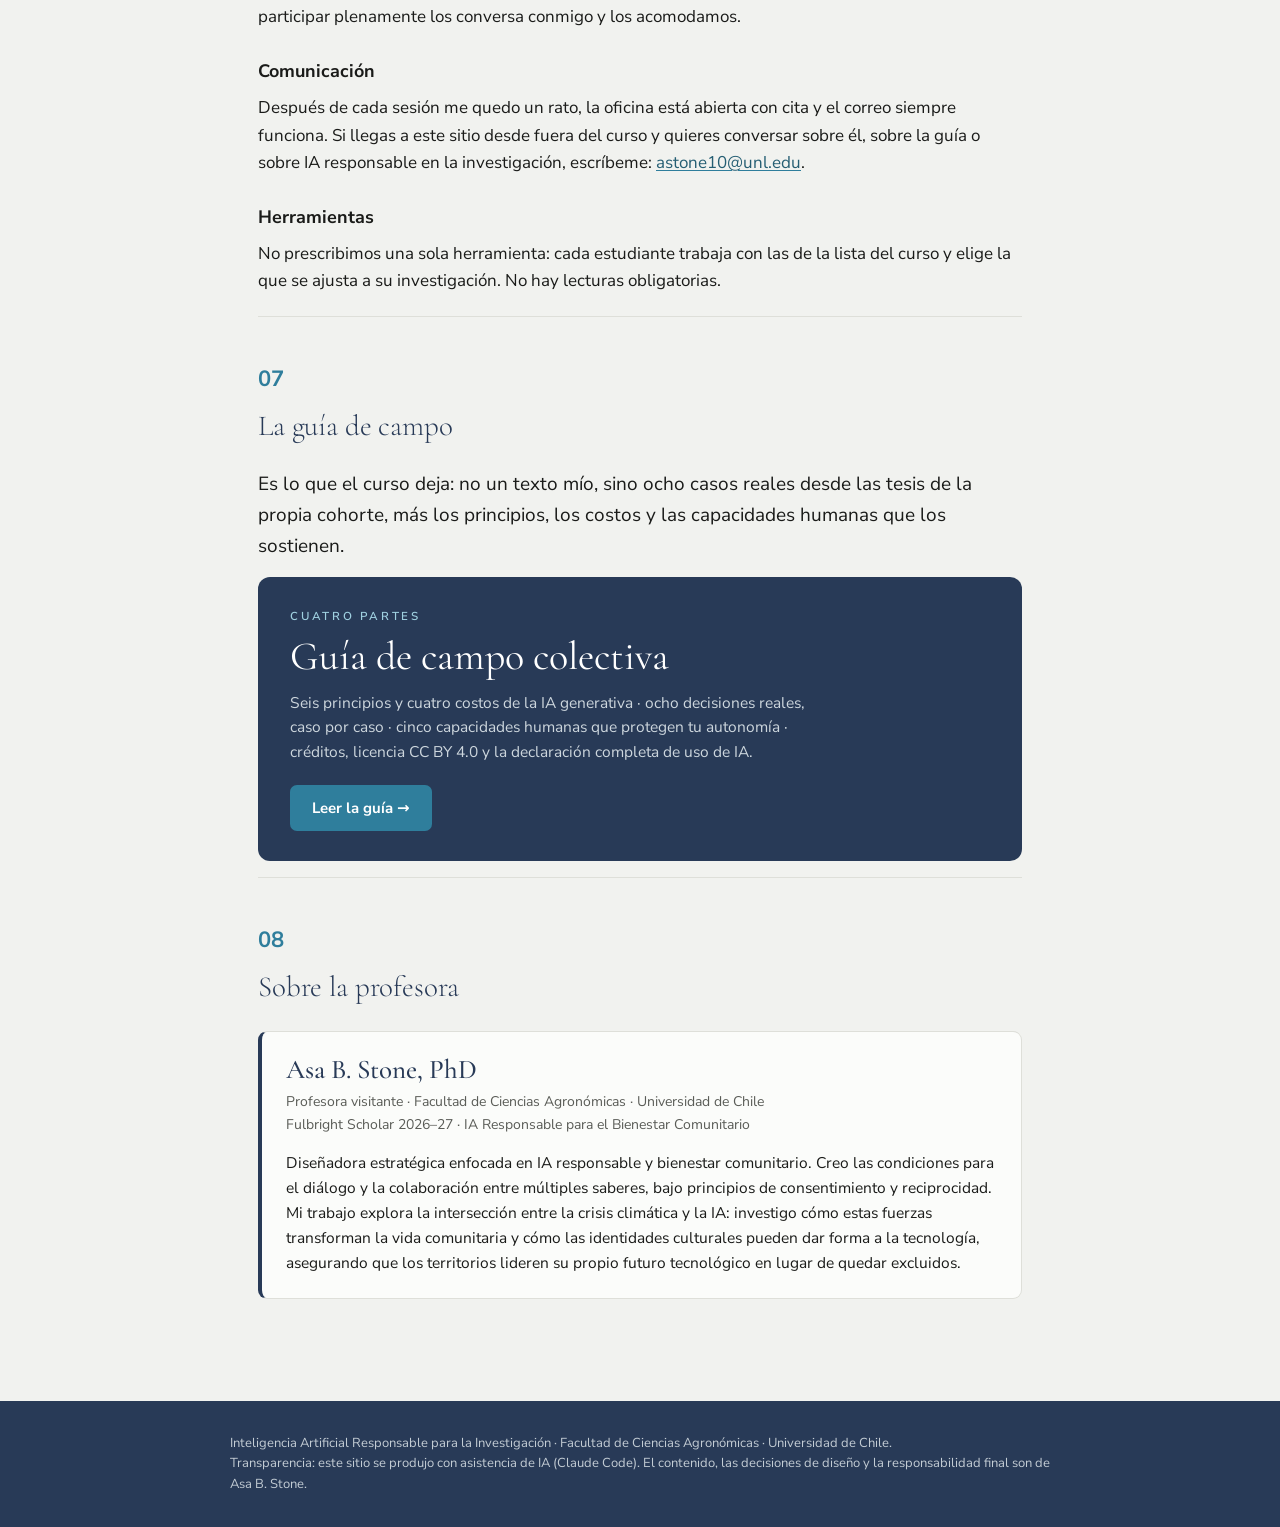
==== commit 8154cea7: "Add files via upload" ====
--- a/index.html
+++ b/index.html
@@ -53,7 +53,7 @@
 <div class="guiacta">
   <span class="gk"><span class="lang-es">El resultado del curso</span><span class="lang-en">What the course produced</span></span>
   <span class="gt"><span class="lang-es">Guía de campo colectiva</span><span class="lang-en">Collective field guide</span></span>
-  <span class="gd"><span class="lang-es">Qué es la IA responsable, cómo se ve dentro de una investigación real y qué capacidades humanas la sostienen. La escribió la cohorte, para la comunidad de la Universidad de Chile y más allá, publicada en español e inglés.</span><span class="lang-en">What responsible AI is, what it looks like inside real research, and which human capacities hold it up. Written by the cohort, for the University of Chile community and beyond, published in Spanish and English.</span></span>
+  <span class="gd"><span class="lang-es">Qué es la IA responsable, cómo se ve dentro de una investigación real y qué capacidades humanas la sostienen. Escrita por la cohorte, para la comunidad de la Universidad de Chile y más allá, publicada en español e inglés.</span><span class="lang-en">What responsible AI is, what it looks like inside real research, and which human capacities hold it up. Written by the cohort, for the University of Chile community and beyond, published in Spanish and English.</span></span>
   <a class="gbtn" href="guia.html"><span class="lang-es">Leer la guía →</span><span class="lang-en">Read the guide →</span></a>
 </div>
 
@@ -61,8 +61,8 @@
   <span class="snum">01</span>
   <h2><span class="lang-es">Bienvenida</span><span class="lang-en">Welcome</span></h2>
   <p class="lead"><span class="lang-es">La clave de la IA responsable es el liderazgo humano: la herramienta correcta, en el momento correcto, por la razón correcta, y la disposición de justificar cada decisión ante quienes se ven afectados.</span><span class="lang-en">The key to responsible AI is human leadership: the right tool, at the right moment, for the right reason, and the willingness to justify every decision to those it affects.</span></p>
-  <p><span class="lang-es">Se aprendió haciéndolo, a lo largo de cuatro sesiones. La curiosidad fue el único requisito. La cohorte no usó IA para todo: practicó cuándo sí, cuándo no, y cómo dejar un rastro claro de su razonamiento.</span><span class="lang-en">The cohort learned by doing, across four sessions. Curiosity was the only prerequisite. They did not use AI for everything: they practiced deciding when to, when not to, and how to leave a clear trail of their reasoning.</span></p>
-  <p><span class="lang-es">Desde el primer día sostuvimos tres acuerdos:</span><span class="lang-en">From day one we held three agreements:</span></p>
+  <p><span class="lang-es">Se aprende haciéndolo, a lo largo de cuatro sesiones. La curiosidad es el único requisito. La cohorte no usa IA para todo: practica cuándo sí, cuándo no, y cómo dejar un rastro claro de su razonamiento.</span><span class="lang-en">The cohort learns by doing, across four sessions. Curiosity is the only prerequisite. They do not use AI for everything: they practice deciding when to, when not to, and how to leave a clear trail of their reasoning.</span></p>
+  <p><span class="lang-es">Desde el primer día sostenemos tres acuerdos:</span><span class="lang-en">From day one we hold three agreements:</span></p>
   <div class="pledges">
     <div class="pledge"><b><span class="lang-es">Espacio relacional</span><span class="lang-en">Relational space</span></b><span><span class="lang-es">Construimos vínculos que siguen después del curso.</span><span class="lang-en">We build bonds that outlast the course.</span></span></div>
     <div class="pledge"><b><span class="lang-es">Espacio seguro</span><span class="lang-en">Safe space</span></b><span><span class="lang-es">Todas las preguntas caben. La confusión es parte de aprender.</span><span class="lang-en">Every question belongs. Confusion is part of learning.</span></span></div>
@@ -90,8 +90,8 @@
 
 <section>
   <span class="snum">03</span>
-  <h2><span class="lang-es">Qué logró la cohorte</span><span class="lang-en">What the cohort achieved</span></h2>
-  <p><span class="lang-es">Al terminar el curso, cada estudiante podía lo siguiente. Las tres competencias se cultivaron en las cuatro sesiones; la etiqueta marca dónde cada una se ancló y se evidenció.</span><span class="lang-en">By the end of the course, each student could do the following. All three competencies were cultivated across the four sessions; the tag marks where each one was anchored and evidenced.</span></p>
+  <h2><span class="lang-es">Qué logra la cohorte</span><span class="lang-en">What the cohort achieves</span></h2>
+  <p><span class="lang-es">Al terminar el curso, cada estudiante puede lo siguiente. Las tres competencias se cultivan en las cuatro sesiones; la etiqueta marca dónde cada una se ancla y se evidencia.</span><span class="lang-en">By the end of the course, each student can do the following. All three competencies are cultivated across the four sessions; the tag marks where each one is anchored and evidenced.</span></p>
   <div class="outcomes">
     <div class="oc"><span class="id">A</span><b><span class="lang-es">Usar IA con responsabilidad</span><span class="lang-en">Use AI responsibly</span></b><span><span class="lang-es">Demostrar comprensión de la IA responsable y ejercer el juicio humano.</span><span class="lang-en">Demonstrate understanding of responsible AI and practice human judgment.</span></span><span class="tag"><span class="lang-es">Se ancla en las <em>Sesiones 1 y 2</em></span><span class="lang-en">Anchored in <em>Sessions 1 &amp; 2</em></span></span></div>
     <div class="oc"><span class="id">B</span><b><span class="lang-es">Pensar en sistemas</span><span class="lang-en">Think in systems</span></b><span><span class="lang-es">Integrar datos cualitativos y cuantitativos, y articular cómo interactúan los elementos ecológicos, sociales y tecnológicos en tu trabajo.</span><span class="lang-en">Integrate qualitative and quantitative data, and articulate how the ecological, social, and technological elements interact in your work.</span></span><span class="tag"><span class="lang-es">Se ancla en la <em>Sesión 2</em></span><span class="lang-en">Anchored in <em>Session 2</em></span></span></div>
@@ -102,15 +102,15 @@
 <section>
   <span class="snum">04</span>
   <h2><span class="lang-es">Cómo trabajamos</span><span class="lang-en">How we work</span></h2>
-  <p><span class="lang-es">El curso fueron cuatro sesiones, cada una guiada por una pregunta:</span><span class="lang-en">The course was four sessions, each guided by a question:</span></p>
-  <p><span class="lang-es">Todo apuntó a <strong>tres hilos</strong> que crecieron con cada estudiante: contribuyó a la <strong>guía de campo colectiva</strong> que le regalamos a la comunidad de la Universidad de Chile y más allá, desarrolló su <strong>portafolio profesional</strong>, y sostuvo una <strong>práctica reflexiva</strong> para su crecimiento continuo.</span><span class="lang-en">Everything built on <strong>three threads</strong> that grew with each student: they contributed to the <strong>collective field guide</strong> we gift to the University of Chile community and beyond, they developed their <strong>professional portfolio</strong>, and they sustained a <strong>reflective practice</strong> for their continuous growth.</span></p>
+  <p><span class="lang-es">El curso son cuatro sesiones, cada una guiada por una pregunta:</span><span class="lang-en">The course is four sessions, each guided by a question:</span></p>
+  <p><span class="lang-es">Todo apunta a <strong>tres hilos</strong> que crecen con cada estudiante: contribuye a la <strong>guía de campo colectiva</strong> que le regalamos a la comunidad de la Universidad de Chile y más allá, desarrolla su <strong>portafolio profesional</strong>, y sostiene una <strong>práctica reflexiva</strong> para su crecimiento continuo.</span><span class="lang-en">Everything builds on <strong>three threads</strong> that grow with each student: they contribute to the <strong>collective field guide</strong> we gift to the University of Chile community and beyond, they develop their <strong>professional portfolio</strong>, and they sustain a <strong>reflective practice</strong> for their continuous growth.</span></p>
   <div class="weekgrid">
     <a class="card c1" href="sesion-1.html"><span class="wk"><span class="lang-es">Sesión 1</span><span class="lang-en">Session 1</span></span><h3><span class="lang-es">¿Por qué la IA responsable?</span><span class="lang-en">Why responsible AI?</span></h3><p class="q"><span class="lang-es">Exploramos los fundamentos</span><span class="lang-en">We explore the foundations</span></p><p class="drop"><b><span class="lang-es">Entrega:</span><span class="lang-en">Deliverable:</span></b> <span class="lang-es">Guía · Principios · 20% (+ Reflexión 2,5%)</span><span class="lang-en">Guide · Principles · 20% (+ Reflection 2.5%)</span></p><span class="more"><span class="lang-es">Ver la sesión →</span><span class="lang-en">See the session →</span></span></a>
     <a class="card c2" href="sesion-2.html"><span class="wk"><span class="lang-es">Sesión 2</span><span class="lang-en">Session 2</span></span><h3><span class="lang-es">¿Cómo investigamos con IA?</span><span class="lang-en">How do we research with AI?</span></h3><p class="q"><span class="lang-es">Investigamos con criterio</span><span class="lang-en">We research with judgment</span></p><p class="drop"><b><span class="lang-es">Entrega:</span><span class="lang-en">Deliverable:</span></b> <span class="lang-es">Guía · Ejemplos · 20% (+ Reflexión 2,5%)</span><span class="lang-en">Guide · Examples · 20% (+ Reflection 2.5%)</span></p><span class="more"><span class="lang-es">Ver la sesión →</span><span class="lang-en">See the session →</span></span></a>
     <a class="card c3" href="sesion-3.html"><span class="wk"><span class="lang-es">Sesión 3</span><span class="lang-en">Session 3</span></span><h3><span class="lang-es">¿Qué capacidades cultivamos?</span><span class="lang-en">Which capacities do we cultivate?</span></h3><p class="q"><span class="lang-es">Cultivamos capacidades humanas</span><span class="lang-en">We cultivate human capacities</span></p><p class="drop"><b><span class="lang-es">Entrega:</span><span class="lang-en">Deliverable:</span></b> <span class="lang-es">Portafolio GitHub · 20% (+ Reflexión 2,5%)</span><span class="lang-en">GitHub portfolio · 20% (+ Reflection 2.5%)</span></p><span class="more"><span class="lang-es">Ver la sesión →</span><span class="lang-en">See the session →</span></span></a>
     <a class="card c4" href="sesion-4.html"><span class="wk"><span class="lang-es">Sesión 4</span><span class="lang-en">Session 4</span></span><h3><span class="lang-es">¿Hacia dónde vamos?</span><span class="lang-en">Where are we headed?</span></h3><p class="q"><span class="lang-es">Proyectamos tu futuro</span><span class="lang-en">We look to your future</span></p><p class="drop"><b><span class="lang-es">Entrega:</span><span class="lang-en">Deliverable:</span></b> <span class="lang-es">Presentación · 30% (+ Reflexión 2,5%) · en vivo</span><span class="lang-en">Presentation · 30% (+ Reflection 2.5%) · live</span></p><span class="more"><span class="lang-es">Ver la sesión →</span><span class="lang-en">See the session →</span></span></a>
   </div>
-  <p><span class="lang-es">Cada sesión siguió el mismo ritmo.</span><span class="lang-en">Every session followed the same rhythm.</span></p>
+  <p><span class="lang-es">Cada sesión sigue el mismo ritmo.</span><span class="lang-en">Every session follows the same rhythm.</span></p>
   <table>
     <tr><th><span class="lang-es">Bloque</span><span class="lang-en">Block</span></th><th><span class="lang-es">Tiempo</span><span class="lang-en">Time</span></th><th><span class="lang-es">Qué hacemos</span><span class="lang-en">What we do</span></th></tr>
     <tr><td><span class="wkn">1.</span> <span class="lang-es">Apertura</span><span class="lang-en">Opening</span></td><td>15 min</td><td><span class="lang-es">Bienvenida, check-in y encuadre del día</span><span class="lang-en">Welcome, check-in, and framing the day</span></td></tr>
@@ -120,7 +120,7 @@
     <tr><td><span class="wkn">5.</span> <span class="lang-es">Cierre</span><span class="lang-en">Close</span></td><td>15 min</td><td><span class="lang-es">Reflexión de la sesión y mirada a la siguiente</span><span class="lang-en">Session reflection and a look at the next</span></td></tr>
   </table>
   <div class="principle" id="declaracion">
-    <p class="plabel"><span class="lang-es">Así se declaró el uso de IA, al pie de cada entrega</span><span class="lang-en">How AI use was declared, at the foot of every deliverable</span></p>
+    <p class="plabel"><span class="lang-es">Así se declara el uso de IA, al pie de cada entrega</span><span class="lang-en">How AI use is declared, at the foot of every deliverable</span></p>
     <p class="pq"><span class="lang-es">«Para [propósito] utilicé [herramienta, versión]. Revisé y verifiqué todo el material generado; acepté [qué], modifiqué [qué] y descarté [qué]. Las decisiones, la verificación y la responsabilidad final son mías. Los prompts están disponibles a solicitud.»</span><span class="lang-en">"For [purpose] I used [tool, version]. I reviewed and verified all generated material; I accepted [what], modified [what], and discarded [what]. The decisions, the verification, and the final responsibility are mine. Prompts are available on request."</span></p>
     <p class="pf"><span class="lang-es">Se acompaña con una nota de tres campos: (1) qué herramienta y versión, (2) para qué, y (3) qué se aceptó, se modificó o se descartó, y por qué. El pie de página de este sitio es un ejemplo.</span><span class="lang-en">It is accompanied by a three-field note: (1) which tool and version, (2) what for, and (3) what was accepted, modified, or discarded, and why. This site&#39;s footer is an example.</span></p>
   </div>
@@ -129,32 +129,32 @@
 <section id="evaluacion">
   <span class="snum">05</span>
   <h2><span class="lang-es">Cómo se evalúa</span><span class="lang-en">How you're assessed</span></h2>
-  <p><span class="lang-es">En este curso, el proceso valió más que el desempeño. Investigar es iterativo, así que el curso se diseñó para que cada estudiante creciera a lo largo de las sesiones.</span><span class="lang-en">In this course, process counted for more than performance. Research is iterative, so the course was designed for each student to grow across the sessions.</span></p>
-  <p><span class="lang-es">Cada entrega se leyó contra su checklist de <strong>Logrado</strong>, siempre con un comentario mío sobre qué fortalecer a continuación. La meta es Logrado; <strong>Todavía no</strong> es una etapa del camino, no un veredicto final. En la mayoría de las entregas hubo una ventana para revisar, volver a entregar y ser reevaluada/o.</span><span class="lang-en">Each deliverable was read against its <strong>Achieved</strong> checklist, always with a comment from me on what to strengthen next. The goal is Achieved; <strong>Not yet</strong> is a stage on the path, not a final verdict. For most deliverables there was a window to revise, resubmit, and be reevaluated.</span></p>
+  <p><span class="lang-es">En este curso, el proceso vale más que el desempeño. Investigar es iterativo, así que el curso se diseña para que cada estudiante crezca a lo largo de las sesiones.</span><span class="lang-en">In this course, process counts for more than performance. Research is iterative, so the course is designed for each student to grow across the sessions.</span></p>
+  <p><span class="lang-es">Cada entrega se lee contra su checklist de <strong>Logrado</strong>, siempre con un comentario mío sobre qué fortalecer a continuación. La meta es Logrado; <strong>Todavía no</strong> es una etapa del camino, no un veredicto final. En la mayoría de las entregas hay una ventana para revisar, volver a entregar y ser reevaluada/o.</span><span class="lang-en">Each deliverable is read against its <strong>Achieved</strong> checklist, always with a comment from me on what to strengthen next. The goal is Achieved; <strong>Not yet</strong> is a stage on the path, not a final verdict. For most deliverables there is a window to revise, resubmit, and be reevaluated.</span></p>
   <div class="band">
     <div class="bcell lv-no"><b><span class="lang-es">Todavía no</span><span class="lang-en">Not yet</span></b><span class="g"><span class="lang-es">&lt; 4,0</span><span class="lang-en">&lt; 4.0</span></span><span><span class="lang-es">Estás en una ruta de aprendizaje; te animo a volver a entregar.</span><span class="lang-en">You're on a learning path and encouraged to resubmit.</span></span></div>
-    <div class="bcell lv-si"><b><span class="lang-es">Logrado</span><span class="lang-en">Achieved</span></b><span class="g"><span class="lang-es">4,0 – 6,9</span><span class="lang-en">4.0 – 6.9</span></span><span><span class="lang-es">Cumpliste el estándar profesional.</span><span class="lang-en">You met the professional standard.</span></span></div>
-    <div class="bcell lv-mas"><b><span class="lang-es">Va más allá</span><span class="lang-en">Goes beyond</span></b><span class="g"><span class="lang-es">7,0</span><span class="lang-en">7.0</span></span><span><span class="lang-es">Estiraste el estándar. Sin observaciones.</span><span class="lang-en">You stretched the standard. No notes.</span></span></div>
+    <div class="bcell lv-si"><b><span class="lang-es">Logrado</span><span class="lang-en">Achieved</span></b><span class="g"><span class="lang-es">4,0 – 6,9</span><span class="lang-en">4.0 – 6.9</span></span><span><span class="lang-es">Cumples el estándar profesional.</span><span class="lang-en">You meet the professional standard.</span></span></div>
+    <div class="bcell lv-mas"><b><span class="lang-es">Va más allá</span><span class="lang-en">Goes beyond</span></b><span class="g"><span class="lang-es">7,0</span><span class="lang-en">7.0</span></span><span><span class="lang-es">Estiras el estándar. Sin observaciones.</span><span class="lang-en">You stretch the standard. No notes.</span></span></div>
   </div>
-  <p style="font-size:14.5px;color:var(--hai);"><span class="lang-es">Las cuatro entregas suman 90% y la reflexión semanal aporta el 10% restante; el peso de cada una está en su tarjeta, arriba. La reflexión se compartió en clase, al cierre de cada sesión.</span><span class="lang-en">The four deliverables add up to 90% and the weekly reflection contributes the remaining 10%; each one&#39;s weight is on its card, above. The reflection was shared in class, at the close of each session.</span></p>
+  <p style="font-size:14.5px;color:var(--hai);"><span class="lang-es">Las cuatro entregas suman 90% y la reflexión semanal aporta el 10% restante; el peso de cada una está en su tarjeta, arriba. La reflexión se comparte en clase, al cierre de cada sesión.</span><span class="lang-en">The four deliverables add up to 90% and the weekly reflection contributes the remaining 10%; each one&#39;s weight is on its card, above. The reflection is shared in class, at the close of each session.</span></p>
 </section>
 
 <section>
   <span class="snum">06</span>
-  <h2><span class="lang-es">Cómo se dictó</span><span class="lang-en">How it ran</span></h2>
+  <h2><span class="lang-es">Cómo se dicta</span><span class="lang-en">How it runs</span></h2>
   <h3><span class="lang-es">Asistencia y bienestar</span><span class="lang-en">Attendance and wellbeing</span></h3>
-  <p><span class="lang-es">Con cuatro sesiones intensivas, esperé la asistencia completa, y quien no podía asistir avisaba con tiempo. Fue una sala donde todas las identidades son bienvenidas: quien necesitara ajustes para participar plenamente los conversaba conmigo y los acomodábamos.</span><span class="lang-en">With four intensive sessions, I expected full attendance, and anyone who could not attend let me know in advance. It was a room where all identities are welcome: anyone who needed accommodations to participate fully talked it through with me and we worked it out.</span></p>
+  <p><span class="lang-es">Con cuatro sesiones intensivas, espero la asistencia completa, y quien no puede asistir avisa con tiempo. Es una sala donde todas las identidades son bienvenidas: quien necesite ajustes para participar plenamente los conversa conmigo y los acomodamos.</span><span class="lang-en">With four intensive sessions, I expect full attendance, and anyone who cannot attend lets me know in advance. It is a room where all identities are welcome: anyone who needs accommodations to participate fully talks it through with me and we work it out.</span></p>
   <h3><span class="lang-es">Comunicación</span><span class="lang-en">Communication</span></h3>
-  <p><span class="lang-es">Después de cada sesión me quedaba un rato, la oficina estuvo abierta con cita y el correo siempre funcionó. Si llegaste a este sitio desde fuera del curso y quieres conversar sobre él, sobre la guía o sobre IA responsable en la investigación, escríbeme: <a href="mailto:astone10@unl.edu">astone10@unl.edu</a>.</span><span class="lang-en">After every session I stayed around, my office was open by appointment, and email always worked. If you arrived at this site from outside the course and want to talk about it, about the guide, or about responsible AI in research, write to me: <a href="mailto:astone10@unl.edu">astone10@unl.edu</a>.</span></p>
+  <p><span class="lang-es">Después de cada sesión me quedo un rato, la oficina está abierta con cita y el correo siempre funciona. Si llegas a este sitio desde fuera del curso y quieres conversar sobre él, sobre la guía o sobre IA responsable en la investigación, escríbeme: <a href="mailto:astone10@unl.edu">astone10@unl.edu</a>.</span><span class="lang-en">After every session I stay around, my office is open by appointment, and email always works. If you arrive at this site from outside the course and want to talk about it, about the guide, or about responsible AI in research, write to me: <a href="mailto:astone10@unl.edu">astone10@unl.edu</a>.</span></p>
   <h3><span class="lang-es">Herramientas</span><span class="lang-en">Tools</span></h3>
-  <p><span class="lang-es">No prescribimos una sola herramienta: cada estudiante trabajó con las de la lista del curso y eligió la que se ajustaba a su investigación. No hubo lecturas obligatorias.</span><span class="lang-en">We did not prescribe a single tool: each student worked with those on the course list and chose the one that fit their research. There were no required readings.</span></p>
+  <p><span class="lang-es">No prescribimos una sola herramienta: cada estudiante trabaja con las de la lista del curso y elige la que se ajusta a su investigación. No hay lecturas obligatorias.</span><span class="lang-en">We do not prescribe a single tool: each student works with those on the course list and chooses the one that fits their research. There are no required readings.</span></p>
 </section>
 
 
 <section id="guia-resumen">
   <span class="snum">07</span>
   <h2><span class="lang-es">La guía de campo</span><span class="lang-en">The field guide</span></h2>
-  <p class="lead"><span class="lang-es">Es lo que el curso dejó: no un texto mío, sino ocho casos reales desde las tesis de la propia cohorte, más los principios, los costos y las capacidades humanas que los sostienen.</span><span class="lang-en">It's what the course left behind: not a text of mine, but eight real cases from the cohort's own theses, plus the principles, the costs, and the human capacities that hold them up.</span></p>
+  <p class="lead"><span class="lang-es">Es lo que el curso deja: no un texto mío, sino ocho casos reales desde las tesis de la propia cohorte, más los principios, los costos y las capacidades humanas que los sostienen.</span><span class="lang-en">It's what the course leaves behind: not a text of mine, but eight real cases from the cohort's own theses, plus the principles, the costs, and the human capacities that hold them up.</span></p>
   <div class="guiacta">
     <span class="gk"><span class="lang-es">Cuatro partes</span><span class="lang-en">Four parts</span></span>
     <span class="gt"><span class="lang-es">Guía de campo colectiva</span><span class="lang-en">Collective field guide</span></span>
@@ -169,7 +169,7 @@
   <div class="bio">
     <p class="bname">Asa B. Stone, PhD</p>
     <p class="brole"><span class="lang-es">Profesora visitante · Facultad de Ciencias Agronómicas · Universidad de Chile<br>Fulbright Scholar 2026&ndash;27 · IA Responsable para el Bienestar Comunitario</span><span class="lang-en">Visiting Professor · Facultad de Ciencias Agronómicas · University of Chile<br>Fulbright Scholar 2026&ndash;27 · Responsible AI for Community Wellbeing</span></p>
-    <p><span class="lang-es">Científica social interdisciplinaria, con cerca de veinte años de trabajo en alianzas entre comunidades y universidades y en resiliencia socioecológica. Su investigación actual se sitúa en la Región de Los Lagos y estudia el rol de la IA en la gobernanza participativa del agua y en la resiliencia climática. Es además profesora adjunta de la Universidad de Nebraska&ndash;Lincoln y coordinadora de ciencia convergente en Nebraska One Health.</span><span class="lang-en">Interdisciplinary social scientist with close to twenty years of work in community&ndash;university partnerships and social-ecological resilience. Her current research is based in Chile&#39;s Los Lagos region and studies the role of AI in participatory water governance and climate resilience. She is also an adjunct professor at the University of Nebraska&ndash;Lincoln and the Convergence Science Coordinator at Nebraska One Health.</span></p>
+    <p><span class="lang-es">Diseñadora estratégica enfocada en IA responsable y bienestar comunitario. Creo las condiciones para el diálogo y la colaboración entre múltiples saberes, bajo principios de consentimiento y reciprocidad. Mi trabajo explora la intersección entre la crisis climática y la IA: investigo cómo estas fuerzas transforman la vida comunitaria y cómo las identidades culturales pueden dar forma a la tecnología, asegurando que los territorios lideren su propio futuro tecnológico en lugar de quedar excluidos.</span><span class="lang-en">Strategic Designer focusing on responsible AI and community wellbeing. I create the conditions for dialogue and collaboration across multiple ways of knowing, built on consent and reciprocity. My work addresses the intersection of climate change and AI, exploring how these forces reshape local communities, and how cultural and place-based identities can actively shape technology rather than being left out of it.</span></p>
   </div>
 </section>
 
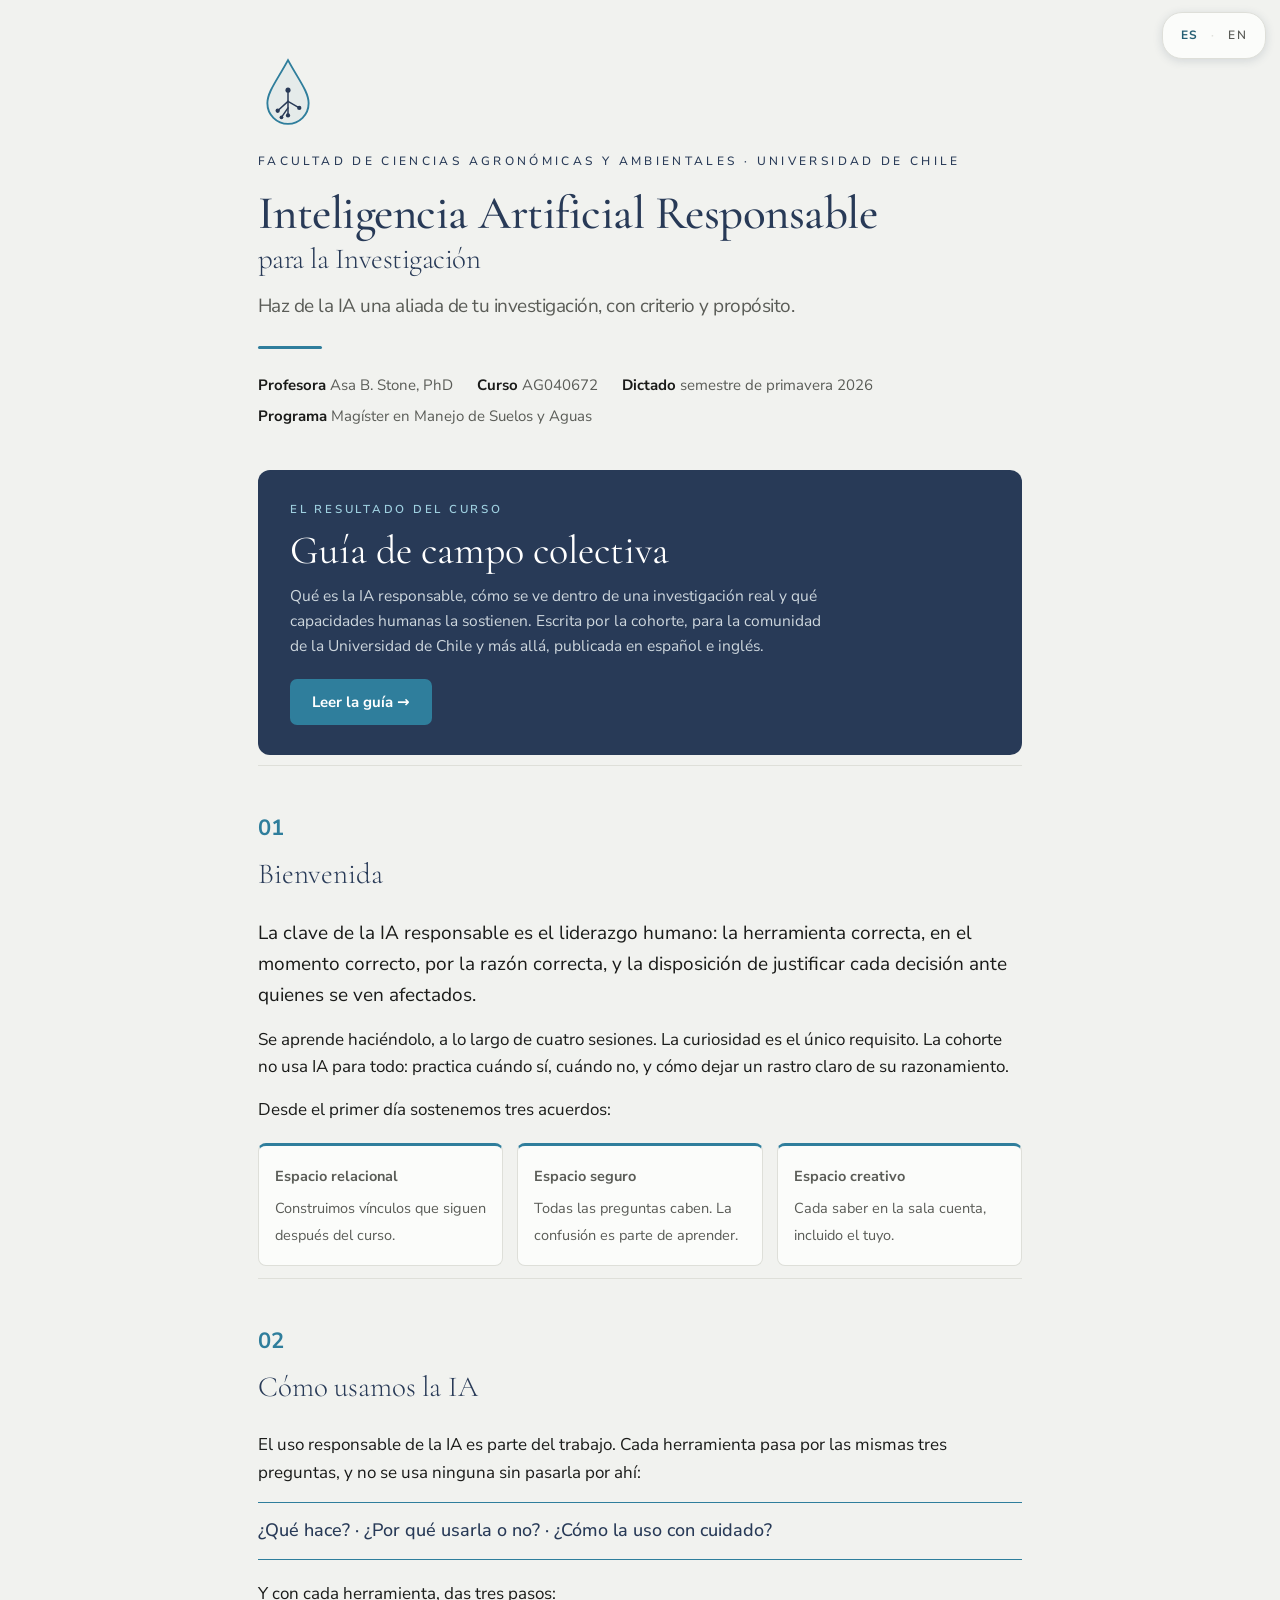
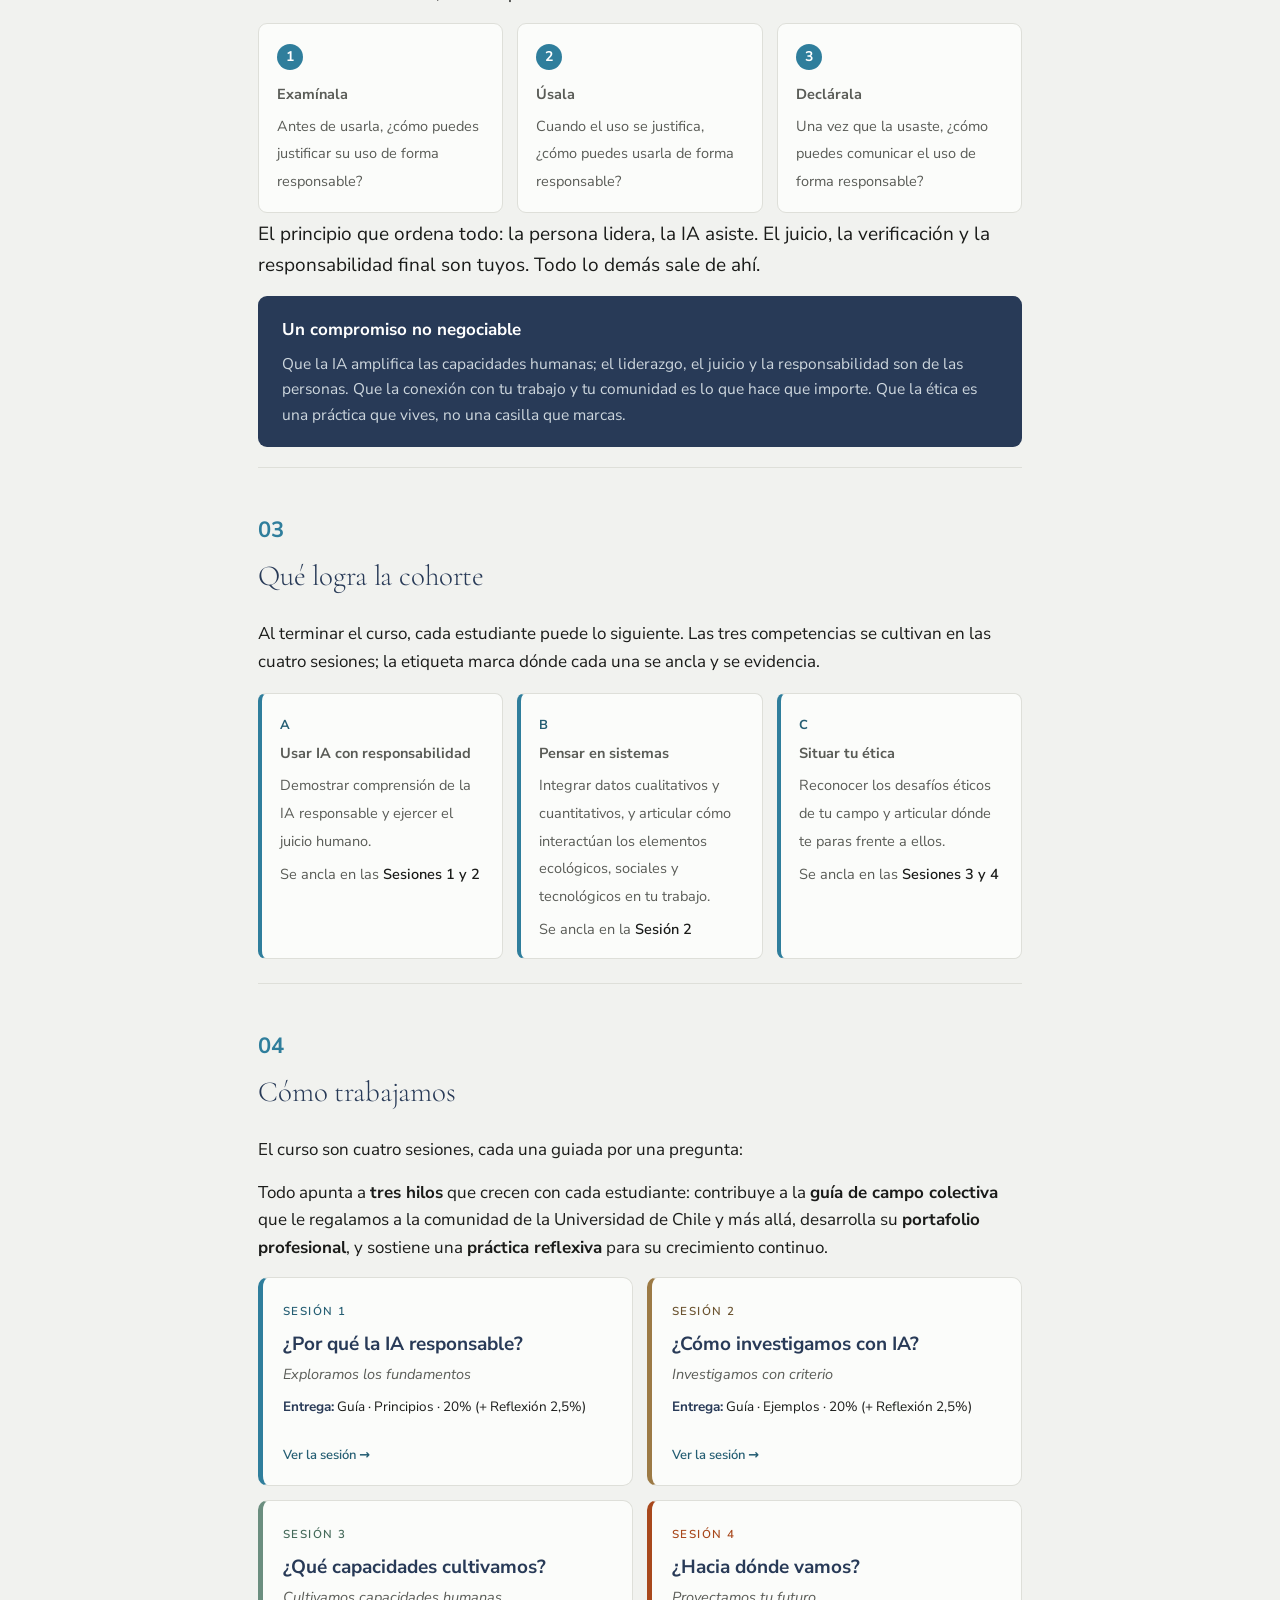
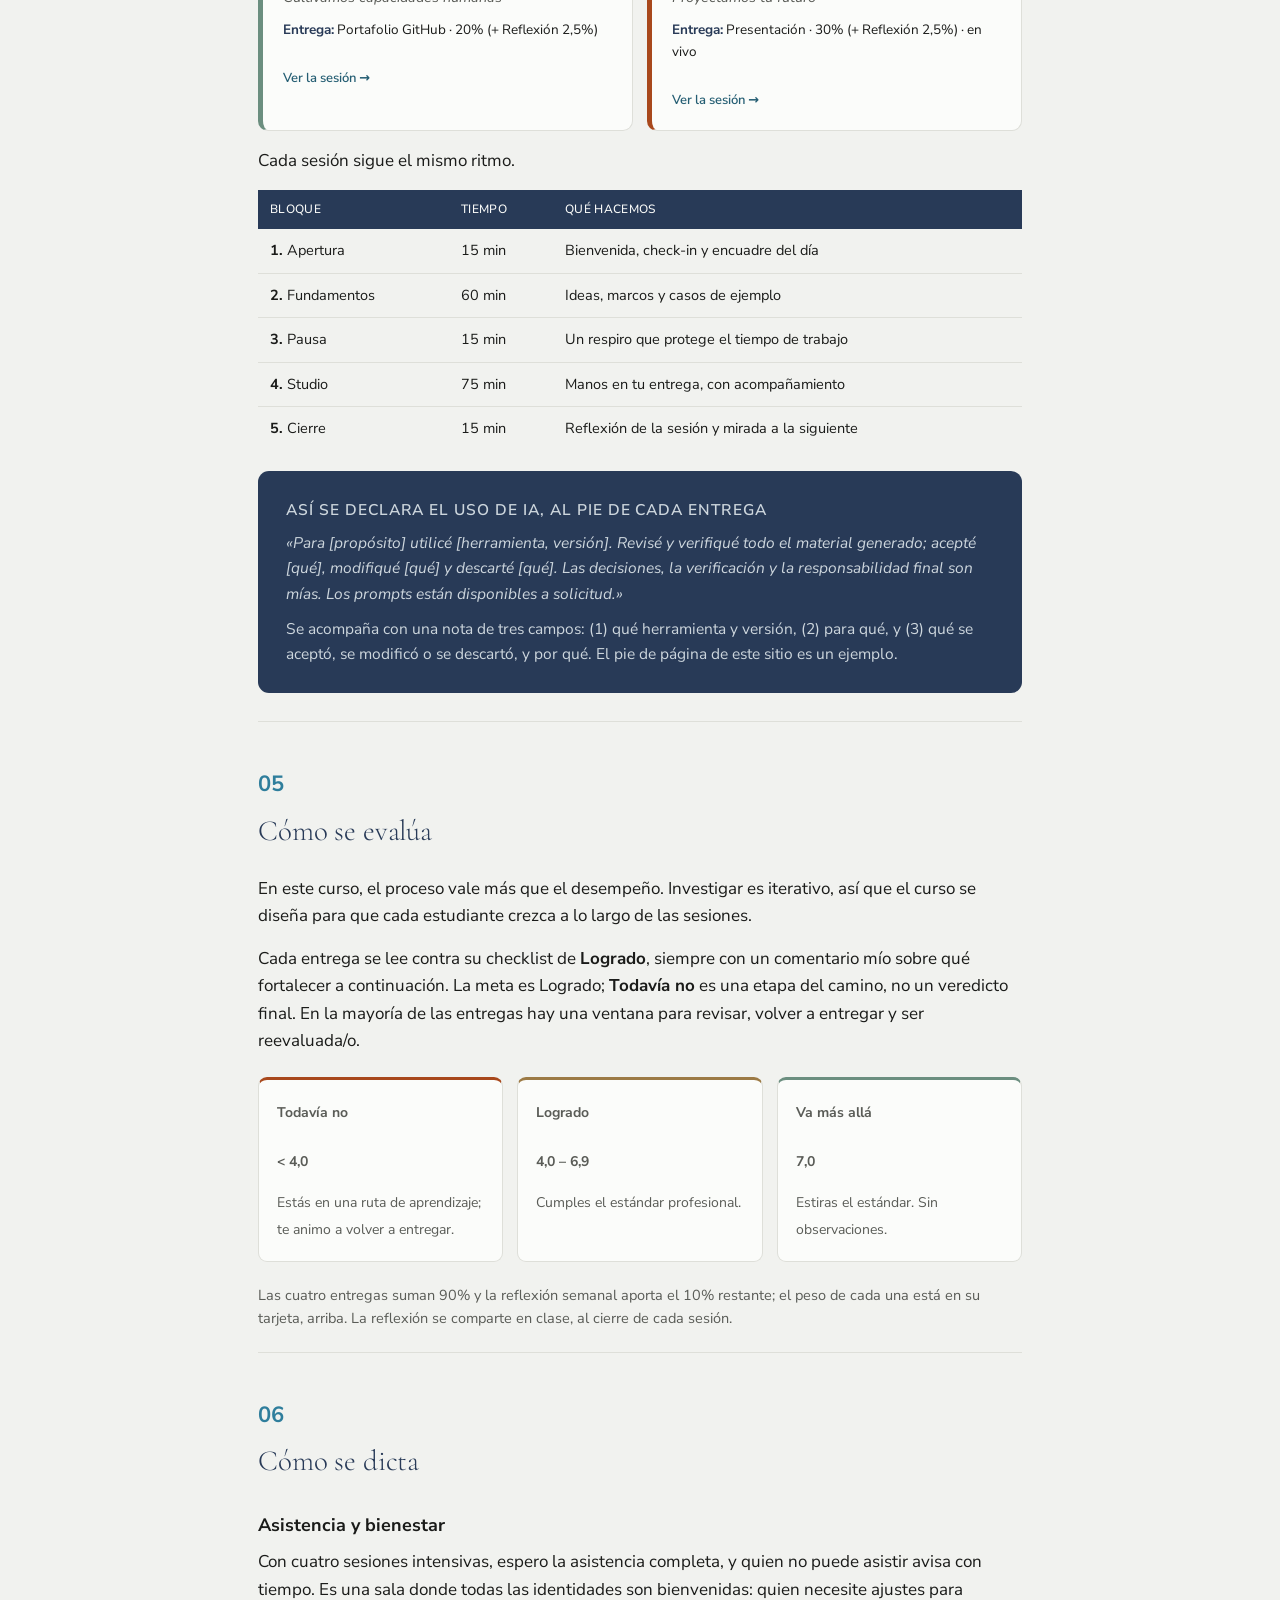
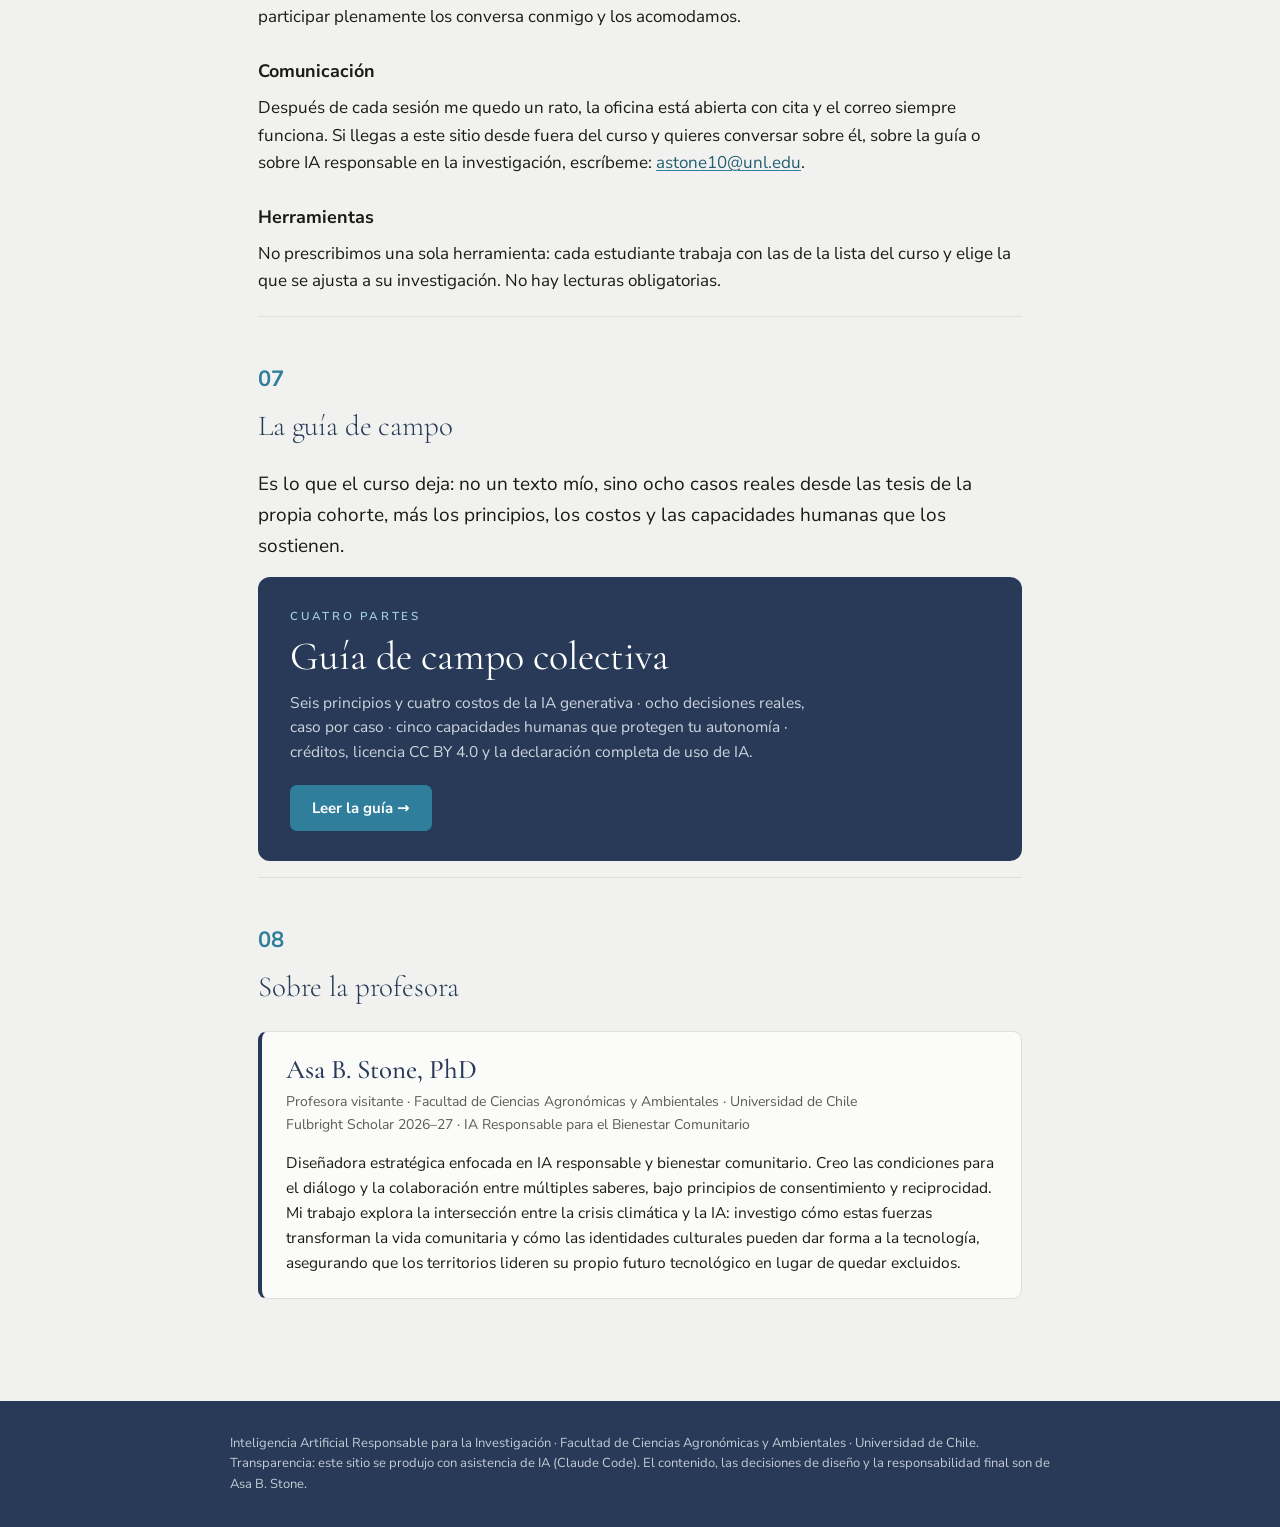
==== commit d899f8da: "Add files via upload" ====
--- a/index.html
+++ b/index.html
@@ -10,9 +10,9 @@
 <link rel="stylesheet" href="styles.css">
 <link rel="icon" href="favicon.svg" type="image/svg+xml">
 <meta name="theme-color" content="#283A57">
-<meta name="description" content="Registro público del curso AG040672 de la Facultad de Ciencias Agronómicas (U. de Chile), dictado en agosto y septiembre de 2026. Su resultado es una guía de campo colectiva sobre IA responsable en la investigación, escrita por la cohorte.">
+<meta name="description" content="Registro público del curso AG040672 de la Facultad de Ciencias Agronómicas y Ambientales (U. de Chile), dictado en agosto y septiembre de 2026. Su resultado es una guía de campo colectiva sobre IA responsable en la investigación, escrita por la cohorte.">
 <meta property="og:title" content="Inteligencia Artificial Responsable para la Investigación">
-<meta property="og:description" content="Cuatro sesiones dictadas en agosto y septiembre de 2026, y la guía de campo colectiva que salió de ellas. Facultad de Ciencias Agronómicas · U. de Chile.">
+<meta property="og:description" content="Cuatro sesiones dictadas en agosto y septiembre de 2026, y la guía de campo colectiva que salió de ellas. Facultad de Ciencias Agronómicas y Ambientales · U. de Chile.">
 <meta property="og:type" content="website">
 <meta property="og:locale" content="es_CL">
 </head>
@@ -37,7 +37,7 @@
       <circle cx="25" cy="69" r="2"/><circle cx="32" cy="67" r="2.3"/>
     </g>
   </svg>
-  <p class="eyebrow"><span class="lang-es">Facultad de Ciencias Agronómicas · Universidad de Chile</span><span class="lang-en">Facultad de Ciencias Agronómicas · University of Chile</span></p>
+  <p class="eyebrow"><span class="lang-es">Facultad de Ciencias Agronómicas y Ambientales · Universidad de Chile</span><span class="lang-en">Facultad de Ciencias Agronómicas y Ambientales · University of Chile</span></p>
   <h1><span class="big"><span class="lang-es">Inteligencia Artificial Responsable</span><span class="lang-en">Responsible Artificial Intelligence</span></span><span class="sub"><span class="lang-es">para la Investigación</span><span class="lang-en">for Research</span></span>
     <span class="lede"><span class="lang-es">Haz de la IA una aliada de tu investigación, con criterio y propósito.</span><span class="lang-en">Make AI an ally of your research, with judgment and purpose.</span></span>
   </h1>
@@ -168,7 +168,7 @@
   <h2><span class="lang-es">Sobre la profesora</span><span class="lang-en">About the instructor</span></h2>
   <div class="bio">
     <p class="bname">Asa B. Stone, PhD</p>
-    <p class="brole"><span class="lang-es">Profesora visitante · Facultad de Ciencias Agronómicas · Universidad de Chile<br>Fulbright Scholar 2026&ndash;27 · IA Responsable para el Bienestar Comunitario</span><span class="lang-en">Visiting Professor · Facultad de Ciencias Agronómicas · University of Chile<br>Fulbright Scholar 2026&ndash;27 · Responsible AI for Community Wellbeing</span></p>
+    <p class="brole"><span class="lang-es">Profesora visitante · Facultad de Ciencias Agronómicas y Ambientales · Universidad de Chile<br>Fulbright Scholar 2026&ndash;27 · IA Responsable para el Bienestar Comunitario</span><span class="lang-en">Visiting Professor · Facultad de Ciencias Agronómicas y Ambientales · University of Chile<br>Fulbright Scholar 2026&ndash;27 · Responsible AI for Community Wellbeing</span></p>
     <p><span class="lang-es">Diseñadora estratégica enfocada en IA responsable y bienestar comunitario. Creo las condiciones para el diálogo y la colaboración entre múltiples saberes, bajo principios de consentimiento y reciprocidad. Mi trabajo explora la intersección entre la crisis climática y la IA: investigo cómo estas fuerzas transforman la vida comunitaria y cómo las identidades culturales pueden dar forma a la tecnología, asegurando que los territorios lideren su propio futuro tecnológico en lugar de quedar excluidos.</span><span class="lang-en">Strategic Designer focusing on responsible AI and community wellbeing. I create the conditions for dialogue and collaboration across multiple ways of knowing, built on consent and reciprocity. My work addresses the intersection of climate change and AI, exploring how these forces reshape local communities, and how cultural and place-based identities can actively shape technology rather than being left out of it.</span></p>
   </div>
 </section>
@@ -176,9 +176,9 @@
 </div>
 
 <footer><div class="footin">
-  <span class="lang-es">Inteligencia Artificial Responsable para la Investigación · Facultad de Ciencias Agronómicas · Universidad de Chile.<br>
+  <span class="lang-es">Inteligencia Artificial Responsable para la Investigación · Facultad de Ciencias Agronómicas y Ambientales · Universidad de Chile.<br>
   Transparencia: este sitio se produjo con asistencia de IA (Claude Code). El contenido, las decisiones de diseño y la responsabilidad final son de Asa B. Stone.</span>
-  <span class="lang-en">Responsible Artificial Intelligence for Research · Facultad de Ciencias Agronómicas · University of Chile.<br>
+  <span class="lang-en">Responsible Artificial Intelligence for Research · Facultad de Ciencias Agronómicas y Ambientales · University of Chile.<br>
   Transparency: this site was produced with AI assistance (Claude Code). The content, the design decisions, and the final responsibility are Asa B. Stone's.</span>
 </div></footer>
 
